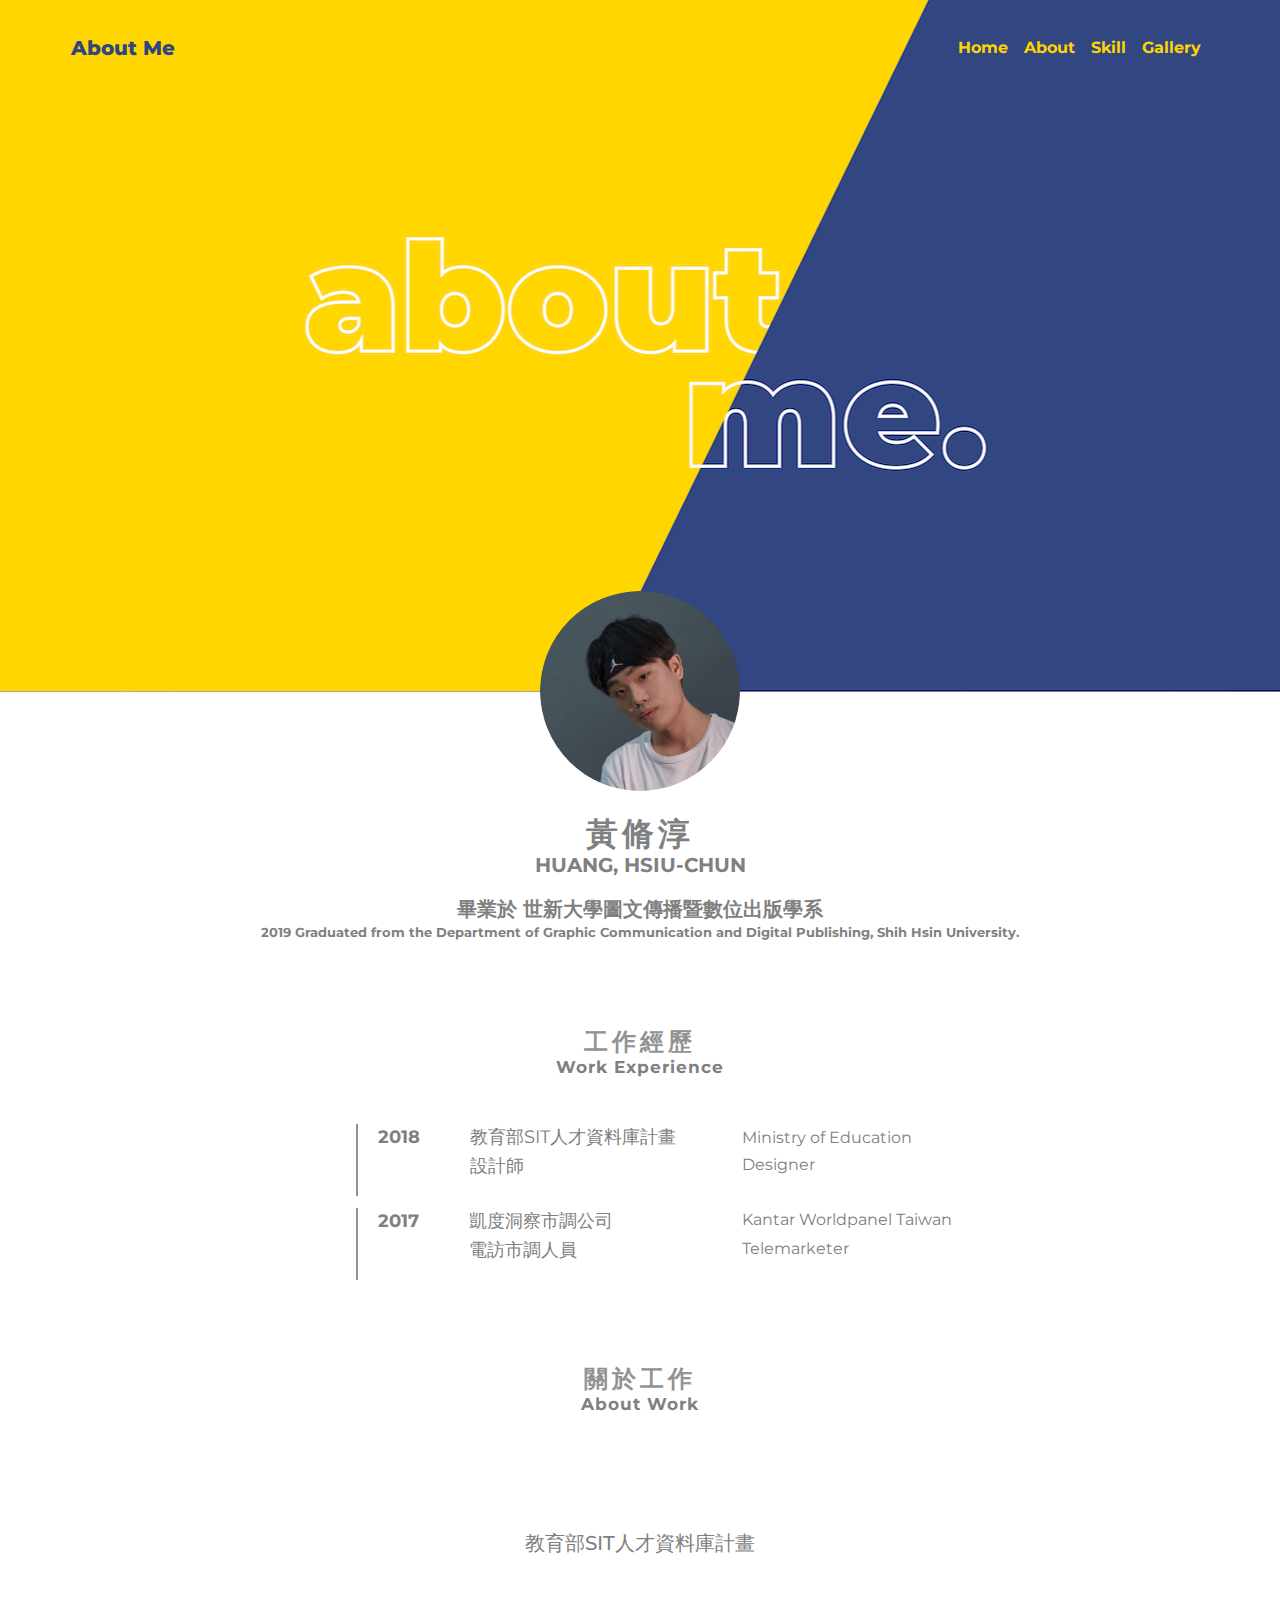
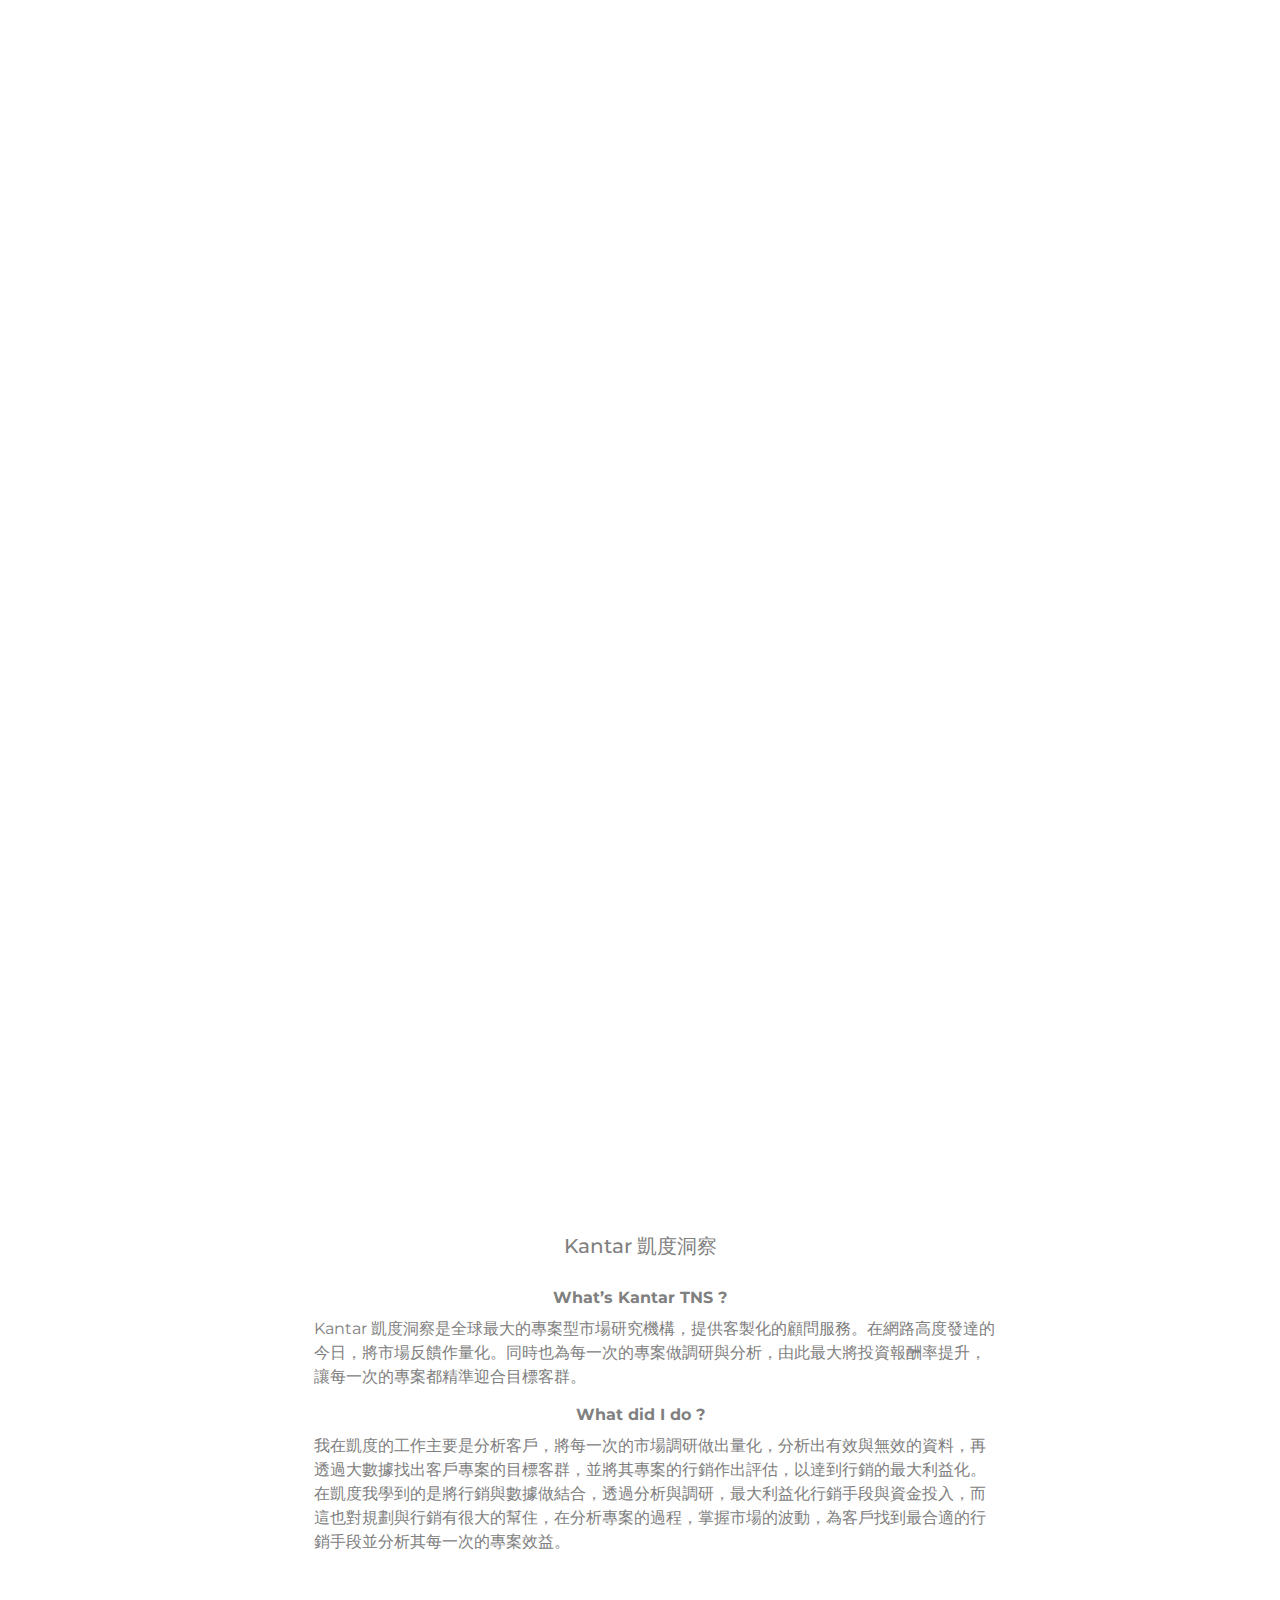
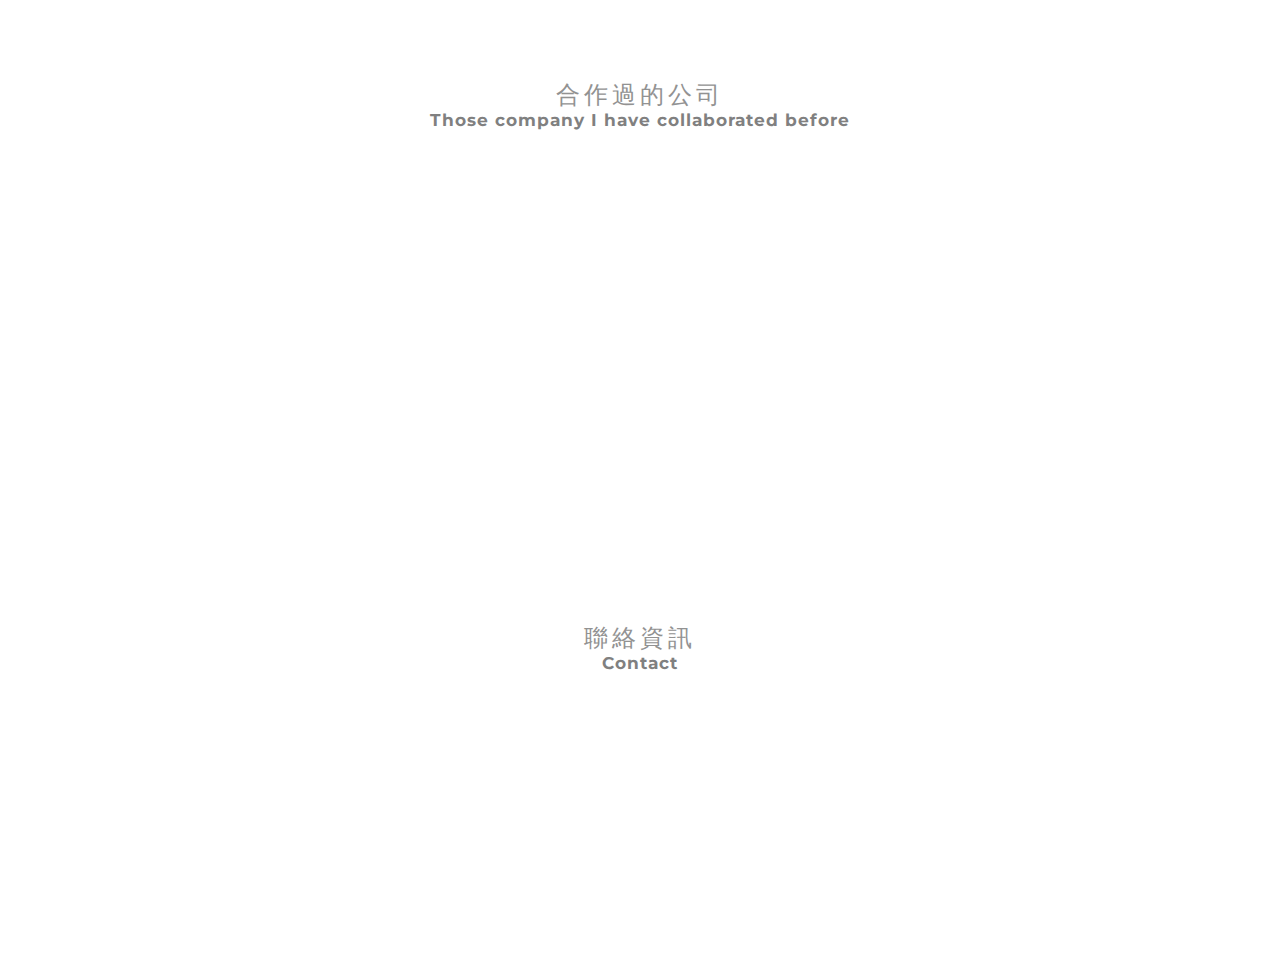
==== about.html @ 91b0bea1 "Summary" ====
<!doctype html><html><head>  <meta charset="utf-8">  <meta name="keywords" content="">  <meta name="description" content="">  <meta name="viewport" content="width=device-width, initial-scale=1.0, viewport-fit=cover">  <link rel="shortcut icon" type="image/png" href="favicon.png">  <link rel="stylesheet" type="text/css" href="./css/bootstrap.min.css?4926"><link rel="stylesheet" type="text/css" href="style.css?7425"><link rel="stylesheet" type="text/css" href="./css/animate.min.css?7405"><link rel="stylesheet" type="text/css" href="./css/font-awesome.min.css"><link href='https://fonts.googleapis.com/css?family=Montserrat&display=swap&subset=latin,latin-ext' rel='stylesheet' type='text/css'>  <title>About</title>  <!-- Analytics --> <!-- Analytics END -->  </head><body><!-- Main container --><div class="page-container">  <!-- bloc-0 --><div class="bloc tc-taupe-gray none animated fadeInUp bg-about-1 d-bloc bg-t-edge bloc-fill-screen" id="bloc-0" data-appear-anim-style="fadeInUp"><div class="container fill-bloc-top-edge sticky-nav"><div class="row"><div class="col-12"><nav class="navbar row navbar-expand-md navbar-light" role="navigation"><a class="navbar-brand link-style ltc-dark-slate-blue" href="index.html">About Me</a><button id="nav-toggle" type="button" class="ui-navbar-toggler navbar-toggler border-0 p-0 mr-md-0 ml-auto" data-toggle="collapse" data-target=".navbar-25781" aria-expanded="false" aria-label="Toggle navigation"><span class="navbar-toggler-icon"></span></button><div class="collapse navbar-collapse navbar-25781"><ul class="site-navigation nav navbar-nav ml-auto"><li class="nav-item"><a href="index.html" class="nav-link ltc-gold-web-golden"><strong>Home</strong></a></li><li class="nav-item"><a href="about.html" class="nav-link ltc-gold-web-golden"><strong>About</strong></a></li><li class="nav-item"><a href="skill.html" class="nav-link ltc-gold-web-golden"><strong>Skill</strong></a></li><li class="nav-item"><a href="gallery.html" class="nav-link ltc-gold-web-golden"><strong>Gallery</strong></a></li></ul></div></nav></div></div></div><div class="container"><div class="row"><div class="col-lg-12 hero-first-col-mb"><img src="img/lazyload-ph.png" data-src="img/圖傳大頭全身%2000732.png" class="img-fluid rounded-circle mx-auto d-block img-style Up animated fadeInUp lazyload" alt="圖傳大頭全身%2000732" data-appear-anim-style="fadeInUp" /><h2 class="mg-md text-lg-center h2-style text-md-center text-center"><strong>黃脩淳<br></strong></h2><h5 class="mg-md text-lg-center h4-style text-md-center text-center"><strong>HUANG, HSIU-CHUN</strong></h5><h5 class="mg-md text-lg-center text-md-center text-center h5-style"><strong>畢業於 世新大學圖文傳播暨數位出版學系</strong></h5><p class="text-lg-center p-9-style text-md-center text-center"><strong>2019 Graduated from the Department of Graphic Communication and Digital Publishing, Shih Hsin University.</strong></p><h4 class="mg-md text-lg-center h4-工作經歷-style tc-taupe-gray text-md-center text-center"><strong>工作經歷</strong></h4><h5 class="mg-md float-none text-center h5-margin-top"><strong>Work Experience</strong></h5><div class="blockquote container-div-style text-lg-left text-left"><div class="row row-margin-bottom"><div class="col-lg-2 col-md-2 col-4"><p class="p-12-bloc-0-style"><strong>2018</strong></p></div><div class="col-md-5 col-9 offset-1 bloc-bloc-0-margin-top col-lg-5 offset-lg-0 offset-md-0"><p class="p-13-style">教育部SIT人才資料庫計畫</p></div><div class="align-self-center offset-1 col-10 bloc-0-margin-top offset-lg-0 col-lg-4 col-md-4 offset-md-1"><p class="p-14-style">Ministry of Education</p></div></div><div class="row row-margin-bottom"><div class="col-lg-2 col-md-1 col-1 bloc-5325-margin-bottom"><p class="p-12-bloc-0-style"><br></p></div><div class="bloc-11025-margin-bottom col-md-2 offset-lg-0 offset-md-1 col-11 offset-1"><p class="p-13-style">設計師</p></div><div class="col-md-1 offset-md-4 offset-lg-3 offset-1 col-7 bloc-0-bloc-0-margin-top"><p class="p-14-style">Designer</p></div></div></div><div class="blockquote container-div-style text-lg-left"><div class="row"><div class="offset-lg-0 col-lg-2 col-md-1"><p class="p-16-style"><strong>2017</strong></p></div><div class="col-lg-5 offset-lg-0 offset-md-1 col-md-4 offset-1 bloc-5706-margin-top"><p class="p-17-style">凱度洞察市調公司</p></div><div class="col-md-6 offset-md-0 offset-lg--1 col-lg-5 col-12 offset--1"><p class="p-18-style">Kantar Worldpanel Taiwan</p></div></div><div class="row row-margin-top"><div class="offset-lg-0 col-lg-2 col-md-1"><p class="p-16-style"><br></p></div><div class="col-lg-5 offset-lg-0 col-md-3 offset-md-1 col-6 offset-1 bloc-15237-margin-top"><p class="p-17-style">電訪市調人員</p></div><div class="col offset-lg-0 offset-md-1"><p class="p-18-style">Telemarketer</p></div></div></div><h4 class="mg-md text-lg-center h4-工作經歷-style tc-taupe-gray text-md-center text-center"><strong>關於工作</strong></h4><h5 class="mg-md float-none text-center h5-margin-top"><strong>About Work</strong></h5><img src="img/lazyload-ph.png" data-src="img/1024px-ROC_Ministry_of_Education_Seal.svg.png" class="img-fluid mx-auto d-block img-11-bloc-0-style lazyload" alt="1024px ROC_Ministry_of_Education_Seal" /><h5 class="mg-md text-lg-center h5-margin-bottom text-md-center text-center">教育部SIT人才資料庫計畫</h5><div class="row animated fadeInRight" data-appear-anim-style="fadeInRight"><div class="col-md-1 col-lg-6"><div class="blocsapp-device blocsapp-device-imac animSpeedFast float-md-right float-lg-none d-lg-block d-md-none d-sm-block d-none"><a href="https://sitdatabase.moe.gov.tw/sitweb/default.aspx" target="_blank"><img src="img/lazyload-ph.png" data-src="img/截圖%202020-04-24%20下午10.29.12.png" class="img-fluid lazyload" alt="截圖%202020 04-24%20下午10.29.12-1" /></a></div></div><div class="animated col-md-10 offset-lg-0 col-lg-6 fadeInRight offset-md-0" data-appear-anim-style="fadeInRight"><h6 class="mg-md"><strong>What&rsquo;s SIT ?</strong></h6><img src="img/lazyload-ph.png" data-src="img/logo-3.jpg" class="img-fluid float-lg-none img-margin-bottom lazyload" alt="logo 3" /><p class="p-12-margin-top"><strong>SIT</strong> 是教育部統整歷年發放獎學金的外籍學生，做未來走向與追蹤人才資料蒐集用所成立的計劃案，在學校的引薦與教育部媒合之下，到此計劃案做接案實習工作。<br></p><h6 class="mg-md h6-bloc-0-margin-top"><strong>What did I do&nbsp;?</strong></h6><img src="img/lazyload-ph.png" data-src="img/logo-2.jpg" class="img-fluid float-lg-none img-margin-left lazyload" alt="logo 2" /><p class="p-13-margin-top">我在這份計畫中擔任設計職，為教育部所舉辦外籍生活動設計中英文邀請函、海報與印刷。掌握一個案子的處理流程與把控時間，學習如何與公部門溝通及應對，以及初次了解政府對於印刷品之用色的特殊規範，到最終在印刷廠看著作品一件件被大量集結成冊，是我第一次完整參與一個案子，讓我對一個計畫的掌控力更強，不論是時間、溝通抑或是作品方面。<br></p><a href="index.html" class="btn btn-style-none btn-d float-lg-none btn-more-style animated pulse none animLoopInfinite animSpeedLazy" data-appear-anim-style="pulse"><span class="fa fa-chevron-circle-right icon-spacer icon-dark-slate-blue"></span>點我看教育部人才資料庫官網</a></div></div><img src="img/lazyload-ph.png" data-src="img/kantar-tns-logo-3731749159.png" class="img-fluid mx-auto d-block img-11-style lazyload" alt="Kantar_GS_Members_Logos_600x400 2" /><h5 class="mg-md text-lg-center text-md-center text-center">Kantar 凱度洞察</h5><h6 class="mg-md text-lg-center h6-margin-top text-md-center text-center"><strong>What&rsquo;s Kantar TNS ?</strong></h6><p class="p-24-style">Kantar 凱度洞察是全球最大的專案型市場研究機構，提供客製化的顧問服務。在網路高度發達的今日，將市場反饋作量化。同時也為每一次的專案做調研與分析，由此最大將投資報酬率提升，讓每一次的專案都精準迎合目標客群。<br></p><h6 class="mg-md text-lg-center text-md-center text-center"><strong>What did I do ?</strong></h6><p class="p-24-style">我在凱度的工作主要是分析客戶，將每一次的市場調研做出量化，分析出有效與無效的資料，再透過大數據找出客戶專案的目標客群，並將其專案的行銷作出評估，以達到行銷的最大利益化。<br>在凱度我學到的是將行銷與數據做結合，透過分析與調研，最大利益化行銷手段與資金投入，而這也對規劃與行銷有很大的幫住，在分析專案的過程，掌握市場的波動，為客戶找到最合適的行銷手段並分析其每一次的專案效益。</p><div class="text-center"><a href="http://www.tns-global.com.tw/index.php" class="btn btn-style-none btn-d btn-more-style animated pulse animLoopInfinite none animSpeedLazy" data-appear-anim-style="pulse" target="_blank"><span class="fa fa-chevron-circle-right icon-spacer icon-dark-slate-blue"></span>點我看 Kantar TNS 官網</a></div><h4 class="mg-md text-lg-center h2-擅長軟體-style tc-taupe-gray text-md-center text-center">合作過的公司</h4><h5 class="mg-md float-none text-center h5-margin-top"><strong>Those company I have collaborated before</strong><br></h5></div><div class="col-lg-10 offset-lg-1 bloc-36045-margin-bottom offset-md-1 col-md-10"><div class="row animated puffIn align-items-start row-15-margin-top" data-appear-anim-style="puffIn"><div class="col-lg-3 col-md-3 offset-md-1 offset-lg-2 col-3 offset-1"><img src="img/lazyload-ph.png" data-src="img/1024px-ROC_Ministry_of_Education_Seal.svg.png" class="img-fluid d-block img-16-style lazyload" alt="1024px ROC_Ministry_of_Education_Seal" /></div><div class="col-lg-2 col-md-3 col-3"><img src="img/lazyload-ph.png" data-src="img/logo-bk.png" class="img-fluid d-block img-logo--style lazyload" alt="logo bk" /></div><div class="col-lg-2 col-md-3 offset-md-0 col-3 offset-1"><img src="img/lazyload-ph.png" data-src="img/大阪.jpg" class="img-fluid d-block img-18-style lazyload" alt="大阪" /></div><div class="bloc-19728-margin-top col-md-5 offset-md-0 offset-lg-1 col-5"><img src="img/lazyload-ph.png" data-src="img/賴媽媽.png" class="img-fluid mx-auto d-block img-19-style lazyload" alt="賴媽媽" /></div><div class="bloc-4731-margin-top col-lg-4 offset-lg-0 offset-md-0 col-md-7 col-7"><img src="img/lazyload-ph.png" data-src="img/logo-2.jpg" class="img-fluid d-block img-margin-top lazyload" alt="logo 2" /></div></div><h4 class="mg-md text-lg-center h2-擅長軟體-style tc-taupe-gray text-md-center text-center">聯絡資訊</h4><h5 class="mg-md float-none text-center h5-margin-top"><strong>Contact</strong></h5><div class="row row-21-margin-bottom"><div class="col-md-3 animated zoomIn col-6" data-appear-anim-style="zoomIn"><img src="img/lazyload-ph.png" data-src="img/unnamed-2.png" class="img-fluid mx-auto d-block img-24-style lazyload" alt="unnamed 2" /><p class="text-lg-center p-29-style text-md-center text-center"><strong>Phone<br>+886 939518830</strong></p></div><div class="col-md-3 animated zoomIn bloc-48160-margin-top col-6" data-appear-anim-style="zoomIn"><img src="img/lazyload-ph.png" data-src="img/unnamed-3.png" class="img-fluid mx-auto d-block img-25-bloc-0-style lazyload" alt="apple iphone-email-logo-clipart" /><p class="text-lg-center p-30-style text-md-center text-center"><strong>Gmail<br>ysesst92013</strong></p></div><div class="col-md-3 animated zoomIn bloc-33475-margin-top col-6" data-appear-anim-style="zoomIn"><img src="img/lazyload-ph.png" data-src="img/line-me.png" class="img-fluid mx-auto d-block img-26-style lazyload" alt="line me" /><p class="text-lg-center p-31-style text-md-center text-center"><strong>LINE<br>ysesst92015</strong></p></div><div class="col-md-3 animated zoomIn col-6" data-appear-anim-style="zoomIn"><img src="img/lazyload-ph.png" data-src="img/23dabe90dfaadb4565540727fdaa054a.png" class="img-fluid mx-auto d-block img-27-style lazyload" alt="23dabe90dfaadb4565540727fdaa054a" /><p class="p-32-margin-top text-lg-center text-md-center text-center"><strong>Facebook<br>黃脩淳</strong></p></div></div></div></div></div></div><!-- bloc-0 END --><!-- ScrollToTop Button --><a class="bloc-button btn btn-d scrollToTop" onclick="scrollToTarget('1',this)"><span class="fa fa-chevron-up"></span></a><!-- ScrollToTop Button END--></div><!-- Main container END -->  <script src="./js/jquery-3.3.1.min.js?9513"></script><script src="./js/bootstrap.bundle.min.js?5564"></script><script src="./js/blocs.min.js?6452"></script><script src="./js/lazysizes.min.js" defer></script><!-- Additional JS END --><!-- Preloader --><div id="page-loading-blocs-notifaction" class="page-preloader"></div><!-- Preloader END --></body></html>
---- style.css ----
body{margin:0;padding:0;  background:#FFFFFF;  overflow-x:hidden;  -webkit-font-smoothing: antialiased;  -moz-osx-font-smoothing: grayscale;}.page-container{overflow-x:hidden;} a,button{transition: background .3s ease-in-out;outline: none!important;} a:hover{text-decoration: none; cursor:pointer;}.page-preloader{position: fixed;top: 0;bottom: 0;width: 100%;z-index:100000;background:#FFFFFF url("img/pageload-spinner.gif") no-repeat center center;}.bloc{width:100%;clear:both;background: 50% 50% no-repeat;padding:0 50px;-webkit-background-size: cover;-moz-background-size: cover;-o-background-size: cover;background-size: cover;position:relative;display:flex;}.bloc .container{padding-left:0;padding-right:0;}.bloc-lg{padding:100px 50px;}.bloc-fill-screen{min-height:100vh;display: flex;flex-direction: column;padding-top:20px;padding-bottom:20px;}.bloc-fill-screen > .container{align-self: flex-middle;flex-grow: 1;display: flex;}.bloc-fill-screen > .container > .row{flex-grow: 1;align-self: center;width:100%;}.bloc-fill-screen .fill-bloc-top-edge, .bloc-fill-screen .fill-bloc-bottom-edge{flex-grow: 0;}.bloc-fill-screen .fill-bloc-top-edge{align-self: flex-start;}.bloc-fill-screen .fill-bloc-bottom-edge{align-self: flex-end;}.bg-center,.bg-l-edge,.bg-r-edge,.bg-t-edge,.bg-b-edge,.bg-tl-edge,.bg-bl-edge,.bg-tr-edge,.bg-br-edge,.bg-repeat{-webkit-background-size: auto!important;-moz-background-size: auto!important;-o-background-size: auto!important;background-size: auto!important;}.bg-t-edge{background: top no-repeat;}.bg-b-edge{background: bottom no-repeat;}.b-parallax{background-attachment:fixed;}@media (hover: none) {.b-parallax{background-attachment:scroll;}}.d-bloc{color:rgba(255,255,255,.7);}.d-bloc button:hover{color:rgba(255,255,255,.9);}.d-bloc .icon-round,.d-bloc .icon-square,.d-bloc .icon-rounded,.d-bloc .icon-semi-rounded-a,.d-bloc .icon-semi-rounded-b{border-color:rgba(255,255,255,.9);}.d-bloc .divider-h span{border-color:rgba(255,255,255,.2);}.d-bloc .a-btn,.d-bloc .navbar a, .d-bloc a .icon-sm, .d-bloc a .icon-md, .d-bloc a .icon-lg, .d-bloc a .icon-xl, .d-bloc h1 a, .d-bloc h2 a, .d-bloc h3 a, .d-bloc h4 a, .d-bloc h5 a, .d-bloc h6 a, .d-bloc p a{color:rgba(255,255,255,.6);}.d-bloc .a-btn:hover,.d-bloc .navbar a:hover,.d-bloc a:hover .icon-sm, .d-bloc a:hover .icon-md, .d-bloc a:hover .icon-lg, .d-bloc a:hover .icon-xl, .d-bloc h1 a:hover, .d-bloc h2 a:hover, .d-bloc h3 a:hover, .d-bloc h4 a:hover, .d-bloc h5 a:hover, .d-bloc h6 a:hover, .d-bloc p a:hover{color:rgba(255,255,255,1);}.d-bloc .navbar-toggle .icon-bar{background:rgba(255,255,255,1);}.d-bloc .btn-wire,.d-bloc .btn-wire:hover{color:rgba(255,255,255,1);border-color:rgba(255,255,255,1);}.d-bloc .card{color:rgba(0,0,0,.5);}.d-bloc .card button:hover{color:rgba(0,0,0,.7);}.d-bloc .card icon{border-color:rgba(0,0,0,.7);}.d-bloc .card .divider-h span{border-color:rgba(0,0,0,.1);}.d-bloc .card .a-btn{color:rgba(0,0,0,.6);}.d-bloc .card .a-btn:hover{color:rgba(0,0,0,1);}.d-bloc .card .btn-wire, .d-bloc .card .btn-wire:hover{color:rgba(0,0,0,.7);border-color:rgba(0,0,0,.3);}.d-bloc .card,.l-bloc{color:rgba(0,0,0,.5);}.d-bloc .card button:hover,.l-bloc button:hover{color:rgba(0,0,0,.7);}.l-bloc .icon-round,.l-bloc .icon-square,.l-bloc .icon-rounded,.l-bloc .icon-semi-rounded-a,.l-bloc .icon-semi-rounded-b{border-color:rgba(0,0,0,.7);}.d-bloc .card .divider-h span,.l-bloc .divider-h span{border-color:rgba(0,0,0,.1);}.d-bloc .card .a-btn,.l-bloc .a-btn,.l-bloc .navbar a,.l-bloc a .icon-sm, .l-bloc a .icon-md, .l-bloc a .icon-lg, .l-bloc a .icon-xl, .l-bloc h1 a, .l-bloc h2 a, .l-bloc h3 a, .l-bloc h4 a, .l-bloc h5 a, .l-bloc h6 a, .l-bloc p a{color:rgba(0,0,0,.6);}.d-bloc .card .a-btn:hover,.l-bloc .a-btn:hover,.l-bloc .navbar a:hover, .l-bloc a:hover .icon-sm, .l-bloc a:hover .icon-md, .l-bloc a:hover .icon-lg, .l-bloc a:hover .icon-xl, .l-bloc h1 a:hover, .l-bloc h2 a:hover, .l-bloc h3 a:hover, .l-bloc h4 a:hover, .l-bloc h5 a:hover, .l-bloc h6 a:hover, .l-bloc p a:hover{color:rgba(0,0,0,1);}.l-bloc .navbar-toggle .icon-bar{color:rgba(0,0,0,.6);}.d-bloc .card .btn-wire,.d-bloc .card .btn-wire:hover,.l-bloc .btn-wire,.l-bloc .btn-wire:hover{color:rgba(0,0,0,.7);border-color:rgba(0,0,0,.3);}.hero .hero-nav{padding-left:inherit;padding-right:inherit;}.sticky-nav.sticky{position:fixed;top:0;z-index:1000;box-shadow:0 1px 2px rgba(0,0,0,.3); transition: all .2s ease-out;}.fill-bloc-top-edge.sticky{background-color:rgba(0, 0, 0, 0);width:100%;max-width: 100%;margin-top: 0;left:0;right:0;}.fill-bloc-top-edge.sticky .navbar{max-width: 1170px;margin: 0 auto;}.navbar-light .navbar-nav .nav-link {color: rgb(64, 64, 64);}.btco-menu li > a {padding: 10px 15px;color: #000;}.btco-menu .active a:focus,.btco-menu li a:focus ,.navbar > .show > a:focus{background: transparent;outline: 0;}.dropdown-menu .show > .dropdown-toggle::after{transform: rotate(-90deg);}.mg-md{margin-top:10px;margin-bottom:20px;}.btn-d,.btn-d:hover,.btn-d:focus{color:#FFF;background:rgba(0,0,0,.3);}button{outline: none!important;}.btn-style-none,.btn-style-none:hover,.btn-style-none:active,.btn-style-none:focus{background:none;box-shadow: none;padding:0;}.btn-wire{background:transparent!important;border:2px solid transparent;}.btn-wire:hover{background:transparent!important;border:2px solid transparent;}.icon-spacer{margin-right:5px;}.icon-md{font-size:30px!important;}.blockquote{padding:0 20px;border-left:2px solid;}.blockquote.text-right{border-left:0;border-right:2px solid;}.card-sq, .card-sq .card-header, .card-sq .card-footer{border-radius:0;}.card-rd{border-radius:30px;}.card-rd .card-header{border-radius:29px 29px 0 0;}.card-rd .card-footer{border-radius:0 0 29px 29px;}.divider-h{padding:20px 0;width:100%;display:inline-block;}.divider-h span{display: block;border-top:1px solid transparent;}.divider-half{width: 50%;margin: 0 auto;}.dropdown-menu .divider-h,.dropdown-menu .divider-half{padding:0;}.scrollToTop{width:40px;height:40px;position:fixed;bottom:20px;right:20px;opacity: 0;z-index: 500;transition: all .3s ease-in-out;}.scrollToTop span{margin-top: 6px;}.showScrollTop{font-size: 14px;opacity: 1;}.blocsapp-device-imac{background-repeat:no-repeat;background-size:contain;background-position:center;display: block;width:100%;height:auto;padding: 4% 8.5% 23.7%;background-image:url("img/Apple-iMac.png");}.blocsapp-device-imac img{width:100%;height:auto;margin: 0 auto;}.blocsapp-device-imac .embed-responsive{padding-bottom: 56.25%;}.blocsapp-device-mb{background-repeat:no-repeat;background-size:contain;background-position:center;display: block;width:100%;height:auto;padding: 3.6% 15% 7.5%;}.blocsapp-device-mb img{width:100%;height:auto;margin: 0 auto;}.blocsapp-device-mb .embed-responsive{padding-bottom: 65%;width: 103.1%;left: -1.5%;}.mb-space-grey{background-image:url("img/Apple-Macbook-Space-Grey.png");}h1,h2,h3,h4,h5,h6,p,label,.btn,a{font-family:"Montserrat";color:#808080!important;}.container{max-width:1140px;}.feature-col-mt{margin-top:29px;}.hero-first-col-mb{margin-bottom:30px;}.link-style{font-family:"Montserrat";font-weight:800;}.img-style{width:200px;height:200px;margin-bottom:24px;margin-top:515px;}.h2-style{letter-spacing:4px;font-size:32px;}.h1-margin-top{margin-top:44px;}.img-bloc-0-style{width:81px;border-radius:0px 0px 0px 0px;}.h2-擅長軟體-style{letter-spacing:4px;margin-top:85px;font-size:24px;}.carousel-margin-right{margin:-26px -1px 24px 1px;}.list-margin-top{margin-top:83px;margin-bottom:-18px;}.img-6-style{margin-right:1px;width:80px;height:78px;border-radius:0px 0px 0px 0px;}.img-margin-right{margin-right:68px;width:80px;height:78px;}.p-style{margin-top:12px;font-family:Montserrat;}.p-bloc-0-style{margin-top:13px;font-family:Montserrat;}.img-8-style{width:80px;height:78px;}.p-margin-top{margin-top:13px;font-family:Montserrat;}.img-9-style{width:80px;height:78px;}.p-bloc-0-margin-top{margin-top:12px;font-family:Montserrat;font-weight:normal;}.h4-style{font-family:"Montserrat";margin-top:-20px;background-color:transparent;}.h5-margin-top{margin-top:-20px;font-size:17px;letter-spacing:1px;margin-bottom:47px;}.p-2-style{width:86.34%;margin-left:1px;margin-bottom:16px;margin-top:-11px;}.p-4-style{width:62.84%;margin-left:34px;margin-top:-11px;}.p-6-style{width:75.96%;margin-left:34px;margin-bottom:31px;margin-top:-11px;}.p-8-style{width:74.86%;margin-left:43px;margin-top:0px;}.list-style{width:36.46%;}.container-div-style{width:61.11%;margin-left:286px;margin-top:26px;margin-bottom:10px;}.container-div-margin-top{margin-top:26px;}.h3-margin-bottom{margin-top:37px;margin-left:222px;width:55.25%;}.p-margin-left{margin-left:223px;width:57.27%;}.btn-style{font-weight:bold;background-color:#7F807E;font-family:"Montserrat";text-decoration:none;margin-top:4px;border-radius:17.5px 17.5px 17.5px 17.5px;}.p-5-margin-top{margin-top:10px;}.device-margin-top{margin-top:-34px;margin-bottom:20px;}.container-div-bloc-0-margin-top{margin-top:63px;margin-bottom:10px;}.device-bloc-0-margin-top{margin-top:135px;}.icon-margin-top{margin-top:39px;margin-bottom:0px;}.h3-style{width:7.98%;border-style:none;margin-top:38px;text-transform:lowercase;font-family:"Montserrat";color:#3365BD!important;border-radius:100px 100px 100px 100px;border-width:11px 11px 11px 11px;}.icon-bloc-0-margin-top{margin-top:-3px;margin-bottom:-15px;}.btn-more-style{font-weight:bold;color:#3365BD!important;}.container-div-margin-left{margin-left:434px;width:17.68%;}.p-1-bloc-0-style{font-size:13px;margin-top:-18px;}.row-margin-left{margin-left:4px;width:98.48%;}.img-finalcutx--style{width:85px;height:86px;border-radius:0px 0px 0px 0px;}.p-7-margin-top{margin-top:4px;}.p-9-style{font-size:13px;margin-top:-18px;}.h4-工作經歷-style{letter-spacing:4px;margin-top:85px;}.p-10-margin-top{margin-top:-21px;width:41.82%;margin-left:288px;}.p-12-style{width:100%;font-size:18px;}.img-11-style{width:180px;margin-top:119px;}.img-11-bloc-0-style{width:60px;}.device-margin-right{width:500px;margin-right:-2px;}.img-12-style{width:100px;margin-top:-17px;margin-bottom:-6px;}.h5-margin-bottom{margin-bottom:39px;}.img-margin-left{margin-left:-5px;margin-top:-24px;width:312px;}.p-13-margin-top{margin-top:4px;}.img-margin-bottom{width:302px;margin-top:-12px;}.p-12-margin-top{margin-top:10px;}.p-10-style{font-size:16px;width:100%;margin-top:3px;}.p-11-style{font-size:16px;}.p-12-bloc-0-style{width:94.55%;font-size:18px;}.p-13-style{font-size:18px;margin-left:-22px;}.p-0-style{font-size:16px;}.p-14-style{font-size:16px;margin-left:-35px;}.row-margin-bottom{margin-bottom:-14px;}.p-16-style{font-size:18px;}.p-17-style{font-size:18px;margin-left:-23px;width:76.04%;}.p-18-style{font-size:16px;width:100%;margin-left:-35px;}.row-margin-top{margin-top:-14px;}.p-24-style{width:60%;margin-left:244px;margin-top:-10px;}.h6-margin-top{margin-top:30px;}.img-16-style{width:81px;margin-right:27px;margin-left:75px;}.img-logo--margin-right{width:61px;margin-left:19px;}.img-20-style{width:60px;margin-left:109px;}.img-18-style{width:83px;margin-top:0px;margin-left:48px;}.img-unnamed-style{width:50px;height:50px;margin-top:-1px;}.img-logo-style{width:330px;margin-top:22px;}.img-19-style{width:213px;margin-top:0px;margin-left:-6px;margin-bottom:10px;}.img-logo--style{width:84px;margin-left:17px;}.bloc-19728-margin-top{margin-top:25px;}.img-margin-top{margin-top:37px;margin-left:0px;}.img-unnamed-margin-top{margin-top:9px;width:171px;margin-left:0px;}.img-bloc-0-margin-top{margin-top:23px;margin-left:-55px;}.bloc-4731-margin-top{margin-top:-8px;}.bloc-46405-margin-top{margin-top:19px;}.img-23-style{width:50px;height:50px;margin-left:22px;}.img-line--style{width:60px;height:60px;margin-top:-7px;}.img-25-style{width:65px;height:65px;margin-top:-12px;margin-left:43px;border-radius:0px 0px 0px 0px;}.bloc-48652-margin-top{margin-top:1px;}.row-bloc-0-margin-top{margin-top:11px;margin-bottom:91px;}.row-bloc-0-margin-left{margin-left:-13px;}.p-27-style{font-size:13px;width:100%;margin-left:-18px;}.p-28-style{font-size:13px;}.p-29-style{font-size:16px;letter-spacing:0px;margin-left:-4px;}.p-26-style{font-size:13px;width:100%;margin-left:41px;}.bloc-36045-margin-bottom{margin-bottom:-73px;}.h4-聯絡資訊-style{letter-spacing:4px;}.h5-contact-margin-top{margin-top:-16px;}.img-9-unnamed-style{width:80px;}.img-10-style{width:90px;height:90px;margin-top:-8px;}.img-11-line--style{width:95px;margin-top:-11px;margin-bottom:-6px;}.divider-margin-top{margin-top:-22px;}.divider-bloc-0-margin-top{margin-top:-22px;}.divider-padding{margin-top:-22px;}.divider-0-margin-top{margin-top:-22px;}.img-24-style{width:80px;height:80px;}.img-25-bloc-0-style{height:90px;width:90px;}.img-26-style{width:90px;height:90px;margin-top:-10px;}.img-27-style{width:95px;height:95px;margin-top:-16px;}.p-32-margin-top{margin-top:1px;}.row-21-margin-bottom{margin-bottom:166px;}.bloc-48160-margin-top{margin-top:-11px;}.tc-taupe-gray{color:#929292!important;}.wire-btn-taupe-gray{color:#929292!important;border-color:#929292!important;}.ltc-dark-slate-blue{color:#314580!important;}.ltc-dark-slate-blue:hover{color:#273766!important;}.ltc-gold-web-golden{color:#FDD500!important;}.ltc-gold-web-golden:hover{color:#caaa00!important;}.icon-taupe-gray{color:#929292!important;border-color:#929292!important;}.icon-dark-slate-blue{color:#314580!important;border-color:#314580!important;}.bg-海報-22{background-image:url("img/海報-22.png");}.bg-about-1{background-image:url("img/about_1.png");}@media (max-width: 1024px){  .bloc{ padding-left: 20px;   padding-right: 20px;  }  .bloc.full-width-bloc, .bloc-tile-2.full-width-bloc .container, .bloc-tile-3.full-width-bloc .container, .bloc-tile-4.full-width-bloc .container{ padding-left: 0;   padding-right: 0;  }}@media (max-width: 991px){  .container{width:100%;}  .page-container, #hero-bloc{overflow-x: hidden;position: relative;}   .bloc{padding-left: constant(safe-area-inset-left);padding-right: constant(safe-area-inset-right);}   .bloc-group, .bloc-group .bloc{display:block;width:100%;}}@media (max-width: 767px){  .page-container{ overflow-x: hidden; position:relative;  }  .bloc-tile-2 .container, .bloc-tile-3 .container, .bloc-tile-4 .container{ padding-left:0;padding-right:0;  }  .a-block{ padding:0 10px;  }  .btn-dwn{   display:none;   }  .voffset{ margin-top:5px;  }  .voffset-md{ margin-top:20px;  }  .voffset-lg{ margin-top:30px;  }  form{ padding:5px;  }  .close-lightbox{ display:inline-block;  }  .blocsapp-device-iphone5{ background-size: 216px 425px; padding-top:60px; width:216px; height:425px;  }  .blocsapp-device-iphone5 img{ width: 180px; height: 320px;  }}@media (max-width: 991px){.bloc-margin-bottom{margin-bottom:32px;}.bloc-0-bloc-0-margin-bottom{margin-bottom:23px;}.bloc-47860-margin-bottom{margin-bottom:28px;}.container-div-bloc-0-margin-top{width:100%;}.row-margin-left{width:77.72%;margin-left:56px;}.p-bloc-0-margin-top{font-size:15px;margin-top:15px;}.p-9-style{font-size:12px;}.container-div-style{margin-left:84px;width:75.49%;}.img-margin-bottom{width:206px;}.img-margin-left{width:236px;}.p-17-style{width:100%;font-size:16px;}.p-18-style{margin-left:52px;width:100%;}.p-13-style{font-size:16px;}.p-27-style{width:100%;margin-left:10px;}.p-28-style{margin-left:15px;}.p-29-style{margin-left:-1px;width:100%;font-size:12px;letter-spacing:0px;margin-top:5px;}.p-26-style{margin-left:-6px;}.img-23-style{margin-left:31px;}.img-25-style{margin-left:-4px;}.img-16-style{margin-left:-1px;}.img-margin-top{margin-left:-4px;margin-top:25px;}.bloc-4731-margin-top{margin-top:5px;}.p-24-style{margin-left:143px;}.img-12-style{width:65px;margin-top:-8px;}.img-9-unnamed-style{width:50px;margin-top:-1px;}.img-10-style{height:60px;width:60px;}.img-11-line--style{width:60px;margin-top:-8px;margin-bottom:-5px;}.p-9-bloc-0-style{font-size:12px;}.p-10-style{font-size:12px;}.p-11-style{font-size:12px;}.p-8-style{font-size:12px;margin-top:1px;margin-left:25px;}.img-24-style{width:50px;height:50px;}.img-25-bloc-0-style{width:65px;height:65px;margin-top:-6px;}.img-26-style{width:60px;height:60px;margin-top:-6px;}.img-27-style{height:70px;margin-top:-11px;width:70px;}.p-30-style{font-size:12px;margin-top:-4px;margin-left:0px;width:100%;}.p-31-style{font-size:12px;}.p-32-margin-top{font-size:12px;margin-top:-6px;}.row-21-margin-bottom{width:100%;margin-left:0px;}.bloc-16335-margin-bottom{margin-top:1px;}}@media (max-width: 767px){.p-5-margin-top{font-size:15px;width:100%;margin-top:12px;}.p-7-margin-top{font-size:15px;margin-top:5px;}}@media (max-width: 575px){.p-1-style{width:100%;font-size:12px;}.h2-style{font-size:25px;}.h2-擅長軟體-style{font-size:20px;margin-top:71px;}.h5-margin-top{font-size:16px;margin-bottom:82px;}.p-bloc-0-style{font-size:13px;}.p-style{font-size:13px;width:100%;}.p-margin-top{font-size:13px;}.p-bloc-0-margin-top{font-size:13px;}.img-6-style{width:50px;height:48px;}.img-margin-right{width:50px;height:48px;}.img-8-style{width:50px;height:48px;}.img-9-style{width:50px;height:48px;}.p-5-margin-top{font-size:13px;margin-top:12px;}.img-bloc-0-style{width:50px;height:49px;margin-top:11px;}.bloc-margin-top{margin-top:-12px;}.bloc-bloc-0-margin-bottom{margin-bottom:28px;}.bloc-0-margin-bottom{margin-bottom:-42px;}.p-1-bloc-0-style{font-size:10px;margin-top:-16px;}.device-margin-top{margin-bottom:34px;}.row-margin-left{margin-left:0px;width:100%;}.img-finalcutx--style{width:50px;height:52px;}.p-7-margin-top{font-size:13px;width:100%;}.h5-style{font-size:14px;}.p-9-style{font-size:12px;}.container-div-style{margin-left:22px;width:100%;height:124px;}.p-12-style{width:100%;font-size:15px;}.bloc-bloc-0-margin-top{margin-top:-13px;}.p-14-style{margin-left:-23px;width:100%;}.bloc-0-margin-top{margin-top:-16px;}.bloc-0-bloc-0-margin-top{margin-top:-20px;}.p-13-style{margin-left:-24px;}.row-margin-bottom{margin-top:-58px;}.bloc-5706-margin-top{margin-top:-14px;}.p-18-style{margin-left:-2px;margin-top:-18px;}.bloc-15237-margin-top{margin-top:-41px;}.footer-link{text-align:center;}.h6-bloc-0-margin-top{margin-top:37px;}.img-margin-bottom{width:152px;}.img-margin-left{width:188px;margin-left:1px;}.p-24-style{margin-left:20px;width:89.26%;}.row-15-margin-top{margin-top:-63px;}.img-margin-top{margin-top:20px;}.img-18-style{margin-left:5px;}.p-12-margin-top{width:97.78%;}.bloc-16335-margin-bottom{margin-bottom:-10px;}.p-8-style{margin-left:0px;width:100%;}.row-bloc-0-margin-bottom{margin-bottom:-10px;}.divider-margin-top{margin-bottom:2px;}.bloc-44485-margin-bottom{margin-bottom:-10px;}.bloc-9742-margin-bottom{margin-bottom:-10px;}.img-24-style{width:40px;height:40px;}.img-25-bloc-0-style{width:50px;height:50px;}.bloc-48160-margin-top{margin-top:0px;}.img-26-style{width:45px;height:45px;margin-top:0px;}.img-27-style{width:50px;height:50px;margin-top:-2px;}.row-21-margin-bottom{width:97.41%;margin-left:5px;}}
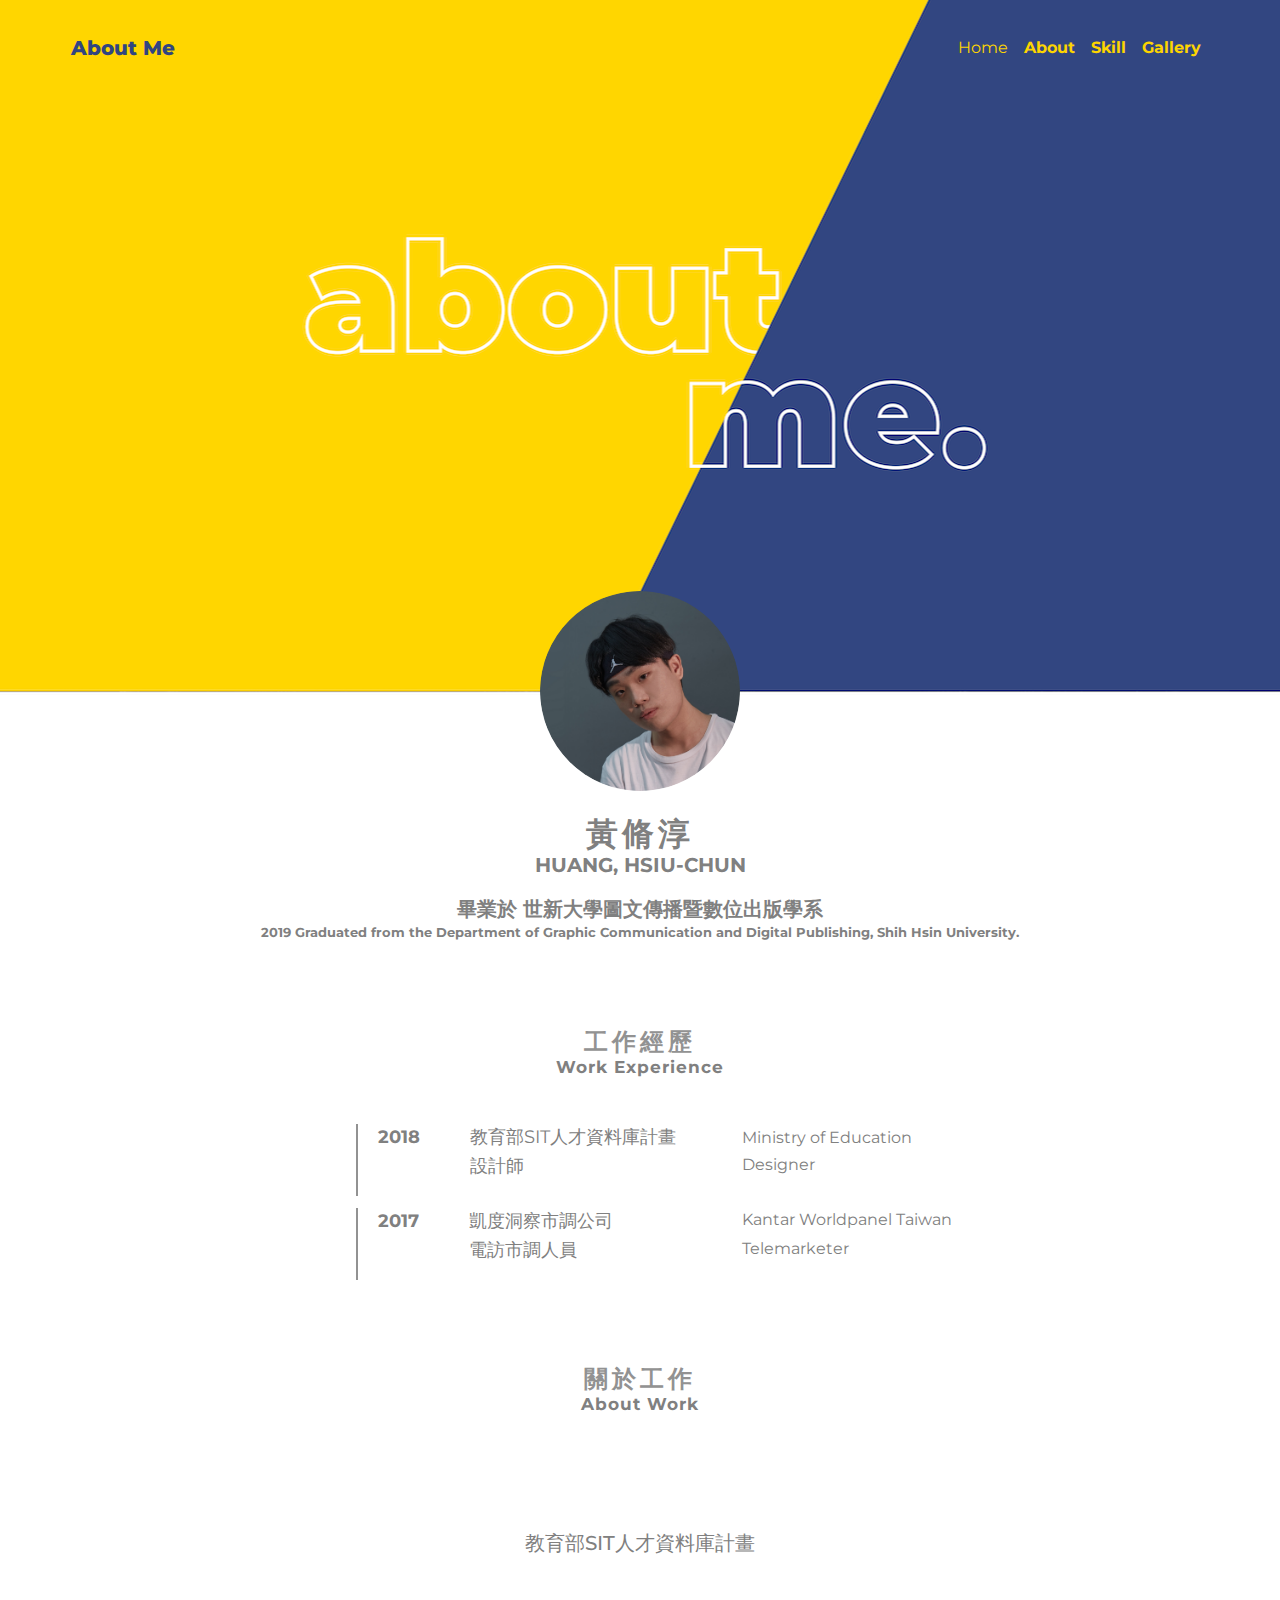
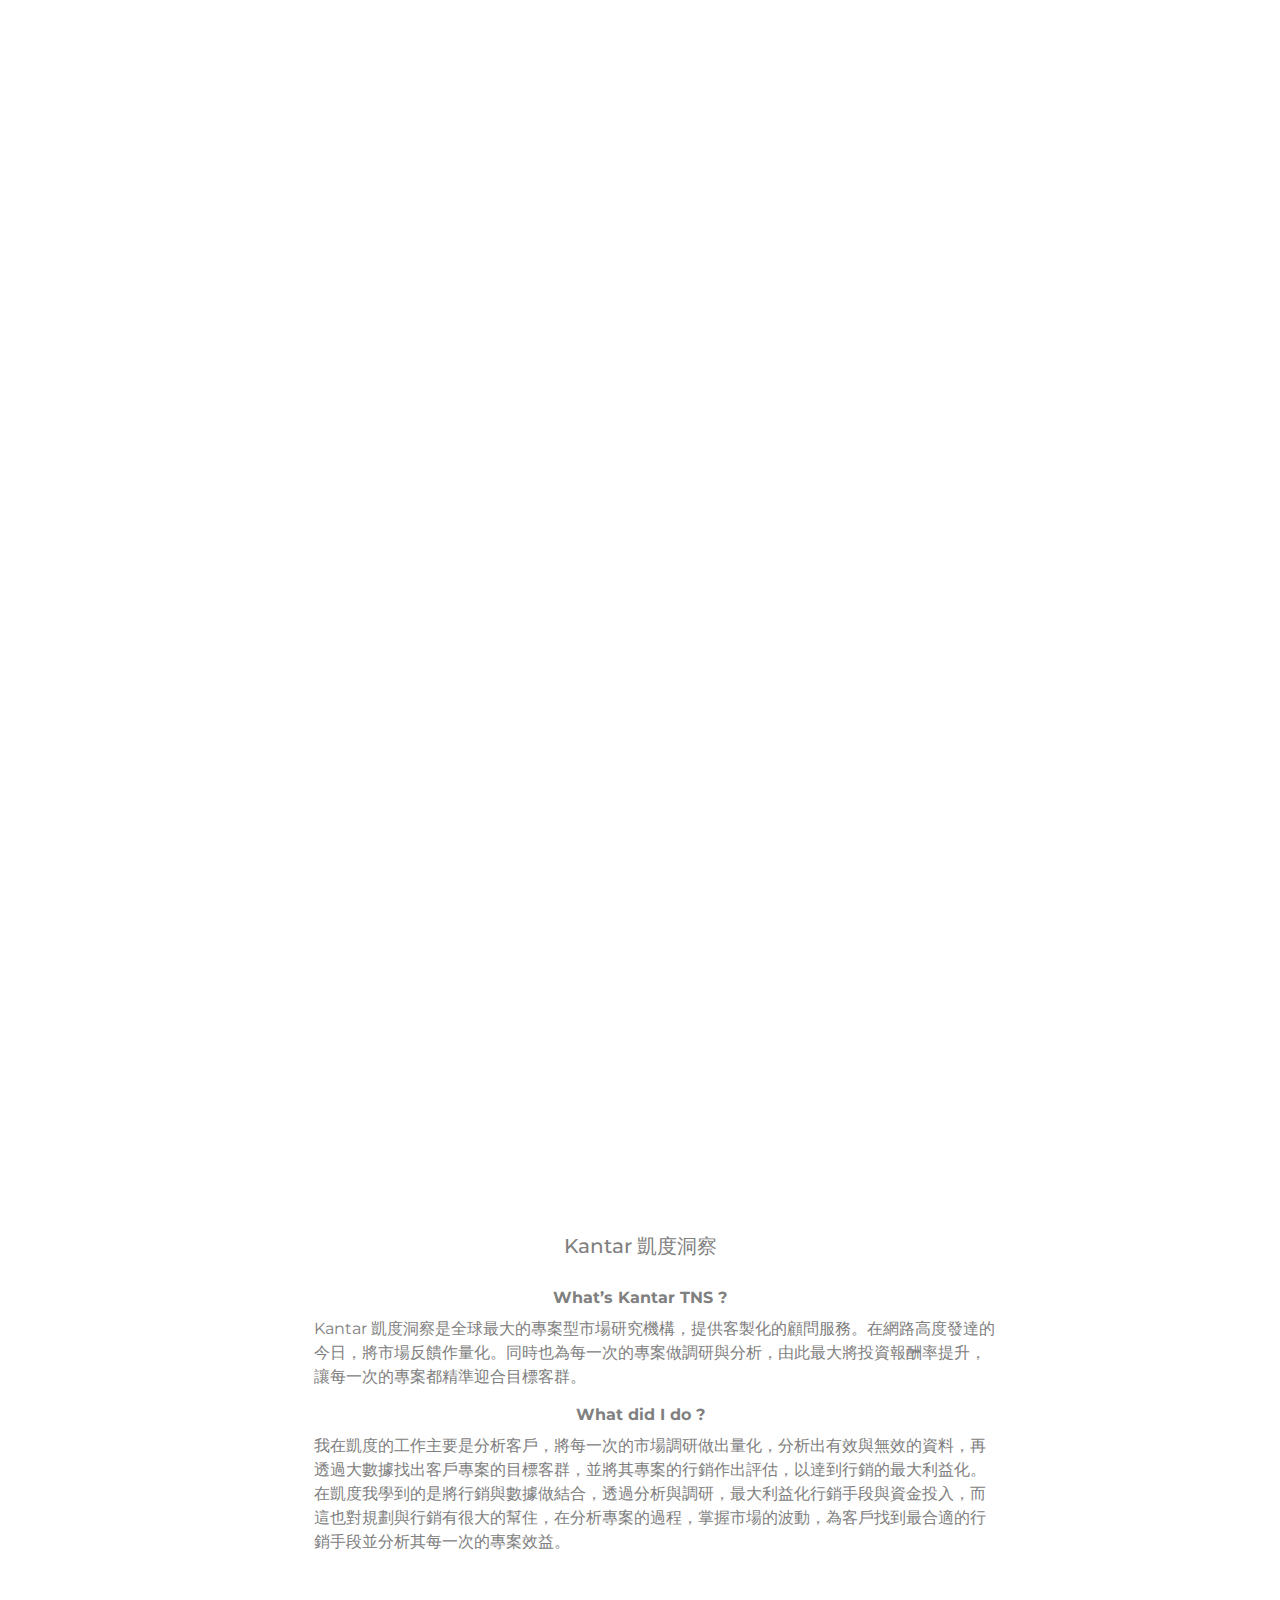
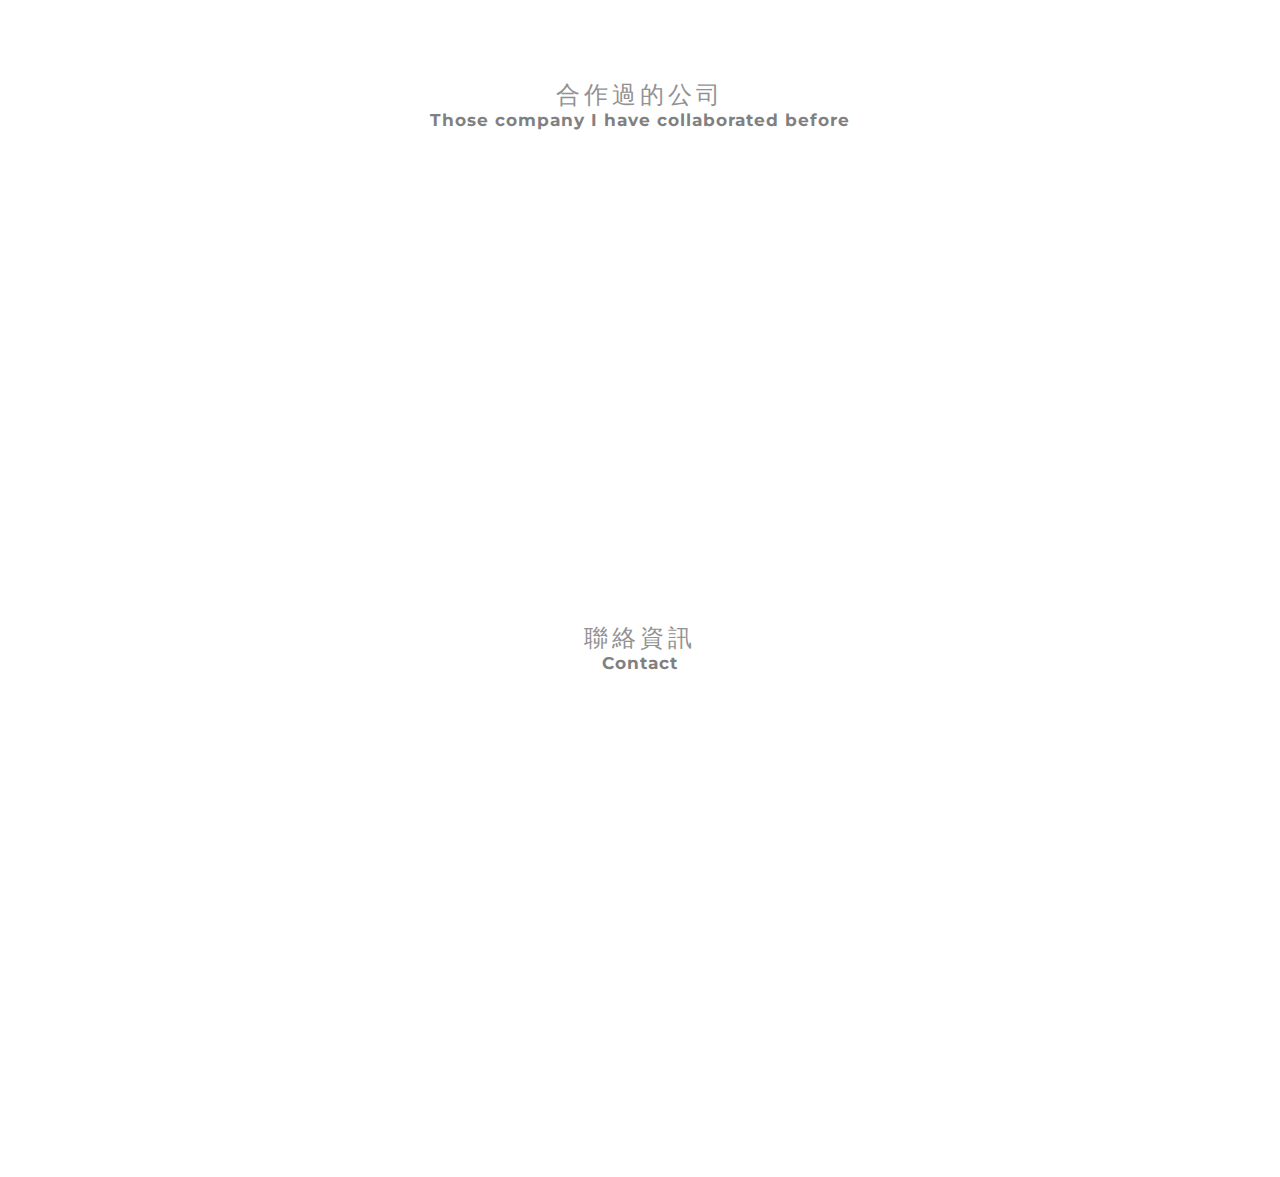
==== commit 8454bdf6: "Summary" ====
--- a/about.html
+++ b/about.html
@@ -1 +1 @@
-<!doctype html><html><head>  <meta charset="utf-8">  <meta name="keywords" content="">  <meta name="description" content="">  <meta name="viewport" content="width=device-width, initial-scale=1.0, viewport-fit=cover">  <link rel="shortcut icon" type="image/png" href="favicon.png">  <link rel="stylesheet" type="text/css" href="./css/bootstrap.min.css?4926"><link rel="stylesheet" type="text/css" href="style.css?7425"><link rel="stylesheet" type="text/css" href="./css/animate.min.css?7405"><link rel="stylesheet" type="text/css" href="./css/font-awesome.min.css"><link href='https://fonts.googleapis.com/css?family=Montserrat&display=swap&subset=latin,latin-ext' rel='stylesheet' type='text/css'>  <title>About</title>  <!-- Analytics --> <!-- Analytics END -->  </head><body><!-- Main container --><div class="page-container">  <!-- bloc-0 --><div class="bloc tc-taupe-gray none animated fadeInUp bg-about-1 d-bloc bg-t-edge bloc-fill-screen" id="bloc-0" data-appear-anim-style="fadeInUp"><div class="container fill-bloc-top-edge sticky-nav"><div class="row"><div class="col-12"><nav class="navbar row navbar-expand-md navbar-light" role="navigation"><a class="navbar-brand link-style ltc-dark-slate-blue" href="index.html">About Me</a><button id="nav-toggle" type="button" class="ui-navbar-toggler navbar-toggler border-0 p-0 mr-md-0 ml-auto" data-toggle="collapse" data-target=".navbar-25781" aria-expanded="false" aria-label="Toggle navigation"><span class="navbar-toggler-icon"></span></button><div class="collapse navbar-collapse navbar-25781"><ul class="site-navigation nav navbar-nav ml-auto"><li class="nav-item"><a href="index.html" class="nav-link ltc-gold-web-golden"><strong>Home</strong></a></li><li class="nav-item"><a href="about.html" class="nav-link ltc-gold-web-golden"><strong>About</strong></a></li><li class="nav-item"><a href="skill.html" class="nav-link ltc-gold-web-golden"><strong>Skill</strong></a></li><li class="nav-item"><a href="gallery.html" class="nav-link ltc-gold-web-golden"><strong>Gallery</strong></a></li></ul></div></nav></div></div></div><div class="container"><div class="row"><div class="col-lg-12 hero-first-col-mb"><img src="img/lazyload-ph.png" data-src="img/圖傳大頭全身%2000732.png" class="img-fluid rounded-circle mx-auto d-block img-style Up animated fadeInUp lazyload" alt="圖傳大頭全身%2000732" data-appear-anim-style="fadeInUp" /><h2 class="mg-md text-lg-center h2-style text-md-center text-center"><strong>黃脩淳<br></strong></h2><h5 class="mg-md text-lg-center h4-style text-md-center text-center"><strong>HUANG, HSIU-CHUN</strong></h5><h5 class="mg-md text-lg-center text-md-center text-center h5-style"><strong>畢業於 世新大學圖文傳播暨數位出版學系</strong></h5><p class="text-lg-center p-9-style text-md-center text-center"><strong>2019 Graduated from the Department of Graphic Communication and Digital Publishing, Shih Hsin University.</strong></p><h4 class="mg-md text-lg-center h4-工作經歷-style tc-taupe-gray text-md-center text-center"><strong>工作經歷</strong></h4><h5 class="mg-md float-none text-center h5-margin-top"><strong>Work Experience</strong></h5><div class="blockquote container-div-style text-lg-left text-left"><div class="row row-margin-bottom"><div class="col-lg-2 col-md-2 col-4"><p class="p-12-bloc-0-style"><strong>2018</strong></p></div><div class="col-md-5 col-9 offset-1 bloc-bloc-0-margin-top col-lg-5 offset-lg-0 offset-md-0"><p class="p-13-style">教育部SIT人才資料庫計畫</p></div><div class="align-self-center offset-1 col-10 bloc-0-margin-top offset-lg-0 col-lg-4 col-md-4 offset-md-1"><p class="p-14-style">Ministry of Education</p></div></div><div class="row row-margin-bottom"><div class="col-lg-2 col-md-1 col-1 bloc-5325-margin-bottom"><p class="p-12-bloc-0-style"><br></p></div><div class="bloc-11025-margin-bottom col-md-2 offset-lg-0 offset-md-1 col-11 offset-1"><p class="p-13-style">設計師</p></div><div class="col-md-1 offset-md-4 offset-lg-3 offset-1 col-7 bloc-0-bloc-0-margin-top"><p class="p-14-style">Designer</p></div></div></div><div class="blockquote container-div-style text-lg-left"><div class="row"><div class="offset-lg-0 col-lg-2 col-md-1"><p class="p-16-style"><strong>2017</strong></p></div><div class="col-lg-5 offset-lg-0 offset-md-1 col-md-4 offset-1 bloc-5706-margin-top"><p class="p-17-style">凱度洞察市調公司</p></div><div class="col-md-6 offset-md-0 offset-lg--1 col-lg-5 col-12 offset--1"><p class="p-18-style">Kantar Worldpanel Taiwan</p></div></div><div class="row row-margin-top"><div class="offset-lg-0 col-lg-2 col-md-1"><p class="p-16-style"><br></p></div><div class="col-lg-5 offset-lg-0 col-md-3 offset-md-1 col-6 offset-1 bloc-15237-margin-top"><p class="p-17-style">電訪市調人員</p></div><div class="col offset-lg-0 offset-md-1"><p class="p-18-style">Telemarketer</p></div></div></div><h4 class="mg-md text-lg-center h4-工作經歷-style tc-taupe-gray text-md-center text-center"><strong>關於工作</strong></h4><h5 class="mg-md float-none text-center h5-margin-top"><strong>About Work</strong></h5><img src="img/lazyload-ph.png" data-src="img/1024px-ROC_Ministry_of_Education_Seal.svg.png" class="img-fluid mx-auto d-block img-11-bloc-0-style lazyload" alt="1024px ROC_Ministry_of_Education_Seal" /><h5 class="mg-md text-lg-center h5-margin-bottom text-md-center text-center">教育部SIT人才資料庫計畫</h5><div class="row animated fadeInRight" data-appear-anim-style="fadeInRight"><div class="col-md-1 col-lg-6"><div class="blocsapp-device blocsapp-device-imac animSpeedFast float-md-right float-lg-none d-lg-block d-md-none d-sm-block d-none"><a href="https://sitdatabase.moe.gov.tw/sitweb/default.aspx" target="_blank"><img src="img/lazyload-ph.png" data-src="img/截圖%202020-04-24%20下午10.29.12.png" class="img-fluid lazyload" alt="截圖%202020 04-24%20下午10.29.12-1" /></a></div></div><div class="animated col-md-10 offset-lg-0 col-lg-6 fadeInRight offset-md-0" data-appear-anim-style="fadeInRight"><h6 class="mg-md"><strong>What&rsquo;s SIT ?</strong></h6><img src="img/lazyload-ph.png" data-src="img/logo-3.jpg" class="img-fluid float-lg-none img-margin-bottom lazyload" alt="logo 3" /><p class="p-12-margin-top"><strong>SIT</strong> 是教育部統整歷年發放獎學金的外籍學生，做未來走向與追蹤人才資料蒐集用所成立的計劃案，在學校的引薦與教育部媒合之下，到此計劃案做接案實習工作。<br></p><h6 class="mg-md h6-bloc-0-margin-top"><strong>What did I do&nbsp;?</strong></h6><img src="img/lazyload-ph.png" data-src="img/logo-2.jpg" class="img-fluid float-lg-none img-margin-left lazyload" alt="logo 2" /><p class="p-13-margin-top">我在這份計畫中擔任設計職，為教育部所舉辦外籍生活動設計中英文邀請函、海報與印刷。掌握一個案子的處理流程與把控時間，學習如何與公部門溝通及應對，以及初次了解政府對於印刷品之用色的特殊規範，到最終在印刷廠看著作品一件件被大量集結成冊，是我第一次完整參與一個案子，讓我對一個計畫的掌控力更強，不論是時間、溝通抑或是作品方面。<br></p><a href="index.html" class="btn btn-style-none btn-d float-lg-none btn-more-style animated pulse none animLoopInfinite animSpeedLazy" data-appear-anim-style="pulse"><span class="fa fa-chevron-circle-right icon-spacer icon-dark-slate-blue"></span>點我看教育部人才資料庫官網</a></div></div><img src="img/lazyload-ph.png" data-src="img/kantar-tns-logo-3731749159.png" class="img-fluid mx-auto d-block img-11-style lazyload" alt="Kantar_GS_Members_Logos_600x400 2" /><h5 class="mg-md text-lg-center text-md-center text-center">Kantar 凱度洞察</h5><h6 class="mg-md text-lg-center h6-margin-top text-md-center text-center"><strong>What&rsquo;s Kantar TNS ?</strong></h6><p class="p-24-style">Kantar 凱度洞察是全球最大的專案型市場研究機構，提供客製化的顧問服務。在網路高度發達的今日，將市場反饋作量化。同時也為每一次的專案做調研與分析，由此最大將投資報酬率提升，讓每一次的專案都精準迎合目標客群。<br></p><h6 class="mg-md text-lg-center text-md-center text-center"><strong>What did I do ?</strong></h6><p class="p-24-style">我在凱度的工作主要是分析客戶，將每一次的市場調研做出量化，分析出有效與無效的資料，再透過大數據找出客戶專案的目標客群，並將其專案的行銷作出評估，以達到行銷的最大利益化。<br>在凱度我學到的是將行銷與數據做結合，透過分析與調研，最大利益化行銷手段與資金投入，而這也對規劃與行銷有很大的幫住，在分析專案的過程，掌握市場的波動，為客戶找到最合適的行銷手段並分析其每一次的專案效益。</p><div class="text-center"><a href="http://www.tns-global.com.tw/index.php" class="btn btn-style-none btn-d btn-more-style animated pulse animLoopInfinite none animSpeedLazy" data-appear-anim-style="pulse" target="_blank"><span class="fa fa-chevron-circle-right icon-spacer icon-dark-slate-blue"></span>點我看 Kantar TNS 官網</a></div><h4 class="mg-md text-lg-center h2-擅長軟體-style tc-taupe-gray text-md-center text-center">合作過的公司</h4><h5 class="mg-md float-none text-center h5-margin-top"><strong>Those company I have collaborated before</strong><br></h5></div><div class="col-lg-10 offset-lg-1 bloc-36045-margin-bottom offset-md-1 col-md-10"><div class="row animated puffIn align-items-start row-15-margin-top" data-appear-anim-style="puffIn"><div class="col-lg-3 col-md-3 offset-md-1 offset-lg-2 col-3 offset-1"><img src="img/lazyload-ph.png" data-src="img/1024px-ROC_Ministry_of_Education_Seal.svg.png" class="img-fluid d-block img-16-style lazyload" alt="1024px ROC_Ministry_of_Education_Seal" /></div><div class="col-lg-2 col-md-3 col-3"><img src="img/lazyload-ph.png" data-src="img/logo-bk.png" class="img-fluid d-block img-logo--style lazyload" alt="logo bk" /></div><div class="col-lg-2 col-md-3 offset-md-0 col-3 offset-1"><img src="img/lazyload-ph.png" data-src="img/大阪.jpg" class="img-fluid d-block img-18-style lazyload" alt="大阪" /></div><div class="bloc-19728-margin-top col-md-5 offset-md-0 offset-lg-1 col-5"><img src="img/lazyload-ph.png" data-src="img/賴媽媽.png" class="img-fluid mx-auto d-block img-19-style lazyload" alt="賴媽媽" /></div><div class="bloc-4731-margin-top col-lg-4 offset-lg-0 offset-md-0 col-md-7 col-7"><img src="img/lazyload-ph.png" data-src="img/logo-2.jpg" class="img-fluid d-block img-margin-top lazyload" alt="logo 2" /></div></div><h4 class="mg-md text-lg-center h2-擅長軟體-style tc-taupe-gray text-md-center text-center">聯絡資訊</h4><h5 class="mg-md float-none text-center h5-margin-top"><strong>Contact</strong></h5><div class="row row-21-margin-bottom"><div class="col-md-3 animated zoomIn col-6" data-appear-anim-style="zoomIn"><img src="img/lazyload-ph.png" data-src="img/unnamed-2.png" class="img-fluid mx-auto d-block img-24-style lazyload" alt="unnamed 2" /><p class="text-lg-center p-29-style text-md-center text-center"><strong>Phone<br>+886 939518830</strong></p></div><div class="col-md-3 animated zoomIn bloc-48160-margin-top col-6" data-appear-anim-style="zoomIn"><img src="img/lazyload-ph.png" data-src="img/unnamed-3.png" class="img-fluid mx-auto d-block img-25-bloc-0-style lazyload" alt="apple iphone-email-logo-clipart" /><p class="text-lg-center p-30-style text-md-center text-center"><strong>Gmail<br>ysesst92013</strong></p></div><div class="col-md-3 animated zoomIn bloc-33475-margin-top col-6" data-appear-anim-style="zoomIn"><img src="img/lazyload-ph.png" data-src="img/line-me.png" class="img-fluid mx-auto d-block img-26-style lazyload" alt="line me" /><p class="text-lg-center p-31-style text-md-center text-center"><strong>LINE<br>ysesst92015</strong></p></div><div class="col-md-3 animated zoomIn col-6" data-appear-anim-style="zoomIn"><img src="img/lazyload-ph.png" data-src="img/23dabe90dfaadb4565540727fdaa054a.png" class="img-fluid mx-auto d-block img-27-style lazyload" alt="23dabe90dfaadb4565540727fdaa054a" /><p class="p-32-margin-top text-lg-center text-md-center text-center"><strong>Facebook<br>黃脩淳</strong></p></div></div></div></div></div></div><!-- bloc-0 END --><!-- ScrollToTop Button --><a class="bloc-button btn btn-d scrollToTop" onclick="scrollToTarget('1',this)"><span class="fa fa-chevron-up"></span></a><!-- ScrollToTop Button END--></div><!-- Main container END -->  <script src="./js/jquery-3.3.1.min.js?9513"></script><script src="./js/bootstrap.bundle.min.js?5564"></script><script src="./js/blocs.min.js?6452"></script><script src="./js/lazysizes.min.js" defer></script><!-- Additional JS END --><!-- Preloader --><div id="page-loading-blocs-notifaction" class="page-preloader"></div><!-- Preloader END --></body></html>+<!doctype html><html><head>  <meta charset="utf-8">  <meta name="keywords" content="">  <meta name="description" content="">  <meta name="viewport" content="width=device-width, initial-scale=1.0, viewport-fit=cover">  <link rel="shortcut icon" type="image/png" href="favicon.png">  <link rel="stylesheet" type="text/css" href="./css/bootstrap.min.css?964"><link rel="stylesheet" type="text/css" href="style.css?4465"><link rel="stylesheet" type="text/css" href="./css/animate.min.css?8240"><link rel="stylesheet" type="text/css" href="./css/font-awesome.min.css"><link href='https://fonts.googleapis.com/css?family=Montserrat&display=swap&subset=latin,latin-ext' rel='stylesheet' type='text/css'><link href='https://fonts.googleapis.com/css?family=Open+Sans:400,600,800,300&display=swap&subset=latin,latin-ext' rel='stylesheet' type='text/css'>  <title>About</title>  <!-- Analytics --> <!-- Analytics END -->  </head><body><!-- Main container --><div class="page-container">  <!-- bloc-0 --><div class="bloc tc-taupe-gray none animated fadeInUp bg-about-1 d-bloc bg-t-edge bloc-fill-screen" id="bloc-0" data-appear-anim-style="fadeInUp"><div class="container fill-bloc-top-edge sticky-nav"><div class="row"><div class="col-12"><nav class="navbar row navbar-expand-md navbar-light" role="navigation"><a class="navbar-brand link-style ltc-dark-slate-blue" href="index.html">About Me</a><button id="nav-toggle" type="button" class="ui-navbar-toggler navbar-toggler border-0 p-0 mr-md-0 ml-auto" data-toggle="collapse" data-target=".navbar-25781" aria-expanded="false" aria-label="Toggle navigation"><span class="navbar-toggler-icon"></span></button><div class="collapse navbar-collapse navbar-25781"><ul class="site-navigation nav navbar-nav ml-auto"><li class="nav-item"><a href="index.html" class="nav-link ltc-gold-web-golden">Home</a></li><li class="nav-item"><a href="about.html" class="nav-link ltc-gold-web-golden"><strong>About</strong></a></li><li class="nav-item"><a href="skill.html" class="nav-link ltc-gold-web-golden"><strong>Skill</strong></a></li><li class="nav-item"><a href="gallery.html" class="nav-link ltc-gold-web-golden"><strong>Gallery</strong></a></li></ul></div></nav></div></div></div><div class="container"><div class="row"><div class="col-lg-12 hero-first-col-mb"><img src="img/lazyload-ph.png" data-src="img/圖傳大頭全身%2000732.png" class="img-fluid rounded-circle mx-auto d-block img-style Up animated fadeInUp lazyload" alt="圖傳大頭全身%2000732" data-appear-anim-style="fadeInUp" /><h2 class="mg-md text-lg-center h2-style text-md-center text-center"><strong>黃脩淳<br></strong></h2><h5 class="mg-md text-lg-center h4-style text-md-center text-center"><strong>HUANG, HSIU-CHUN</strong></h5><h5 class="mg-md text-lg-center text-md-center text-center h5-style"><strong>畢業於 世新大學圖文傳播暨數位出版學系</strong></h5><p class="text-lg-center p-9-style text-md-center text-center"><strong>2019 Graduated from the Department of Graphic Communication and Digital Publishing, Shih Hsin University.</strong></p><h4 class="mg-md text-lg-center h4-工作經歷-style tc-taupe-gray text-md-center text-center"><strong>工作經歷</strong></h4><h5 class="mg-md float-none text-center h5-margin-top"><strong>Work Experience</strong></h5><div class="blockquote container-div-style text-lg-left text-left"><div class="row row-margin-bottom"><div class="col-lg-2 col-md-2 col-4"><p class="p-12-bloc-0-style"><strong>2018</strong></p></div><div class="col-md-5 col-9 offset-1 bloc-bloc-0-margin-top col-lg-5 offset-lg-0 offset-md-0"><p class="p-13-style">教育部SIT人才資料庫計畫</p></div><div class="align-self-center offset-1 col-10 bloc-0-margin-top offset-lg-0 col-lg-4 col-md-4 offset-md-1"><p class="p-14-style">Ministry of Education</p></div></div><div class="row row-margin-bottom"><div class="col-lg-2 col-md-1 col-1 bloc-5325-margin-bottom"><p class="p-12-bloc-0-style"><br></p></div><div class="bloc-11025-margin-bottom col-md-2 offset-lg-0 offset-md-1 col-11 offset-1"><p class="p-13-style">設計師</p></div><div class="col-md-1 offset-md-4 offset-lg-3 offset-1 col-7 bloc-0-bloc-0-margin-top"><p class="p-14-style">Designer</p></div></div></div><div class="blockquote container-div-style text-lg-left"><div class="row"><div class="offset-lg-0 col-lg-2 col-md-1"><p class="p-16-style"><strong>2017</strong></p></div><div class="col-lg-5 offset-lg-0 offset-md-1 col-md-4 offset-1 bloc-5706-margin-top"><p class="p-17-style">凱度洞察市調公司</p></div><div class="col-md-6 offset-md-0 offset-lg--1 col-lg-5 col-12 offset--1"><p class="p-18-style">Kantar Worldpanel Taiwan</p></div></div><div class="row row-margin-top"><div class="offset-lg-0 col-lg-2 col-md-1"><p class="p-16-style"><br></p></div><div class="col-lg-5 offset-lg-0 col-md-3 offset-md-1 col-6 offset-1 bloc-15237-margin-top"><p class="p-17-style">電訪市調人員</p></div><div class="col offset-lg-0 offset-md-1"><p class="p-18-style">Telemarketer</p></div></div></div><h4 class="mg-md text-lg-center h4-工作經歷-style tc-taupe-gray text-md-center text-center"><strong>關於工作</strong></h4><h5 class="mg-md float-none text-center h5-margin-top"><strong>About Work</strong></h5><img src="img/lazyload-ph.png" data-src="img/1024px-ROC_Ministry_of_Education_Seal.svg.png" class="img-fluid mx-auto d-block img-11-bloc-0-style lazyload" alt="1024px ROC_Ministry_of_Education_Seal" /><h5 class="mg-md text-lg-center h5-margin-bottom text-md-center text-center">教育部SIT人才資料庫計畫</h5><div class="row animated fadeInRight" data-appear-anim-style="fadeInRight"><div class="col-md-1 col-lg-6"><div class="blocsapp-device blocsapp-device-imac animSpeedFast float-md-right float-lg-none d-lg-block d-md-none d-sm-block d-none"><a href="https://sitdatabase.moe.gov.tw/sitweb/default.aspx" target="_blank"><img src="img/lazyload-ph.png" data-src="img/截圖%202020-04-24%20下午10.29.12.png" class="img-fluid lazyload" alt="截圖%202020 04-24%20下午10.29.12-1" /></a></div></div><div class="animated col-md-10 offset-lg-0 col-lg-6 fadeInRight offset-md-0" data-appear-anim-style="fadeInRight"><h6 class="mg-md h6-style"><strong>What&rsquo;s SIT ?</strong></h6><img src="img/lazyload-ph.png" data-src="img/logo-3.jpg" class="img-fluid float-lg-none img-margin-bottom lazyload" alt="logo 3" /><p class="p-12-margin-top"><strong>SIT</strong> 是教育部統整歷年發放獎學金的外籍學生，做未來走向與追蹤人才資料蒐集用所成立的計劃案，在學校的引薦與教育部媒合之下，到此計劃案做接案實習工作。<br></p><h6 class="mg-md h6-bloc-0-margin-top"><strong>What did I do&nbsp;?</strong></h6><img src="img/lazyload-ph.png" data-src="img/logo-2.jpg" class="img-fluid float-lg-none img-margin-left lazyload" alt="logo 2" /><p class="p-13-margin-top">我在這份計畫中擔任設計職，為教育部所舉辦外籍生活動設計中英文邀請函、海報與印刷。掌握一個案子的處理流程與把控時間，學習如何與公部門溝通及應對，以及初次了解政府對於印刷品之用色的特殊規範，到最終在印刷廠看著作品一件件被大量集結成冊，是我第一次完整參與一個案子，讓我對一個計畫的掌控力更強，不論是時間、溝通抑或是作品方面。<br></p><a href="index.html" class="btn btn-style-none btn-d float-lg-none btn-more-style animated pulse none animLoopInfinite animSpeedLazy" data-appear-anim-style="pulse"><span class="fa fa-chevron-circle-right icon-spacer icon-dark-slate-blue"></span>點我看教育部人才資料庫官網</a></div></div><img src="img/lazyload-ph.png" data-src="img/kantar-tns-logo-3731749159.png" class="img-fluid mx-auto d-block img-11-style lazyload" alt="Kantar_GS_Members_Logos_600x400 2" /><h5 class="mg-md text-lg-center text-md-center text-center">Kantar 凱度洞察</h5><h6 class="mg-md text-lg-center h6-margin-top text-md-center text-center"><strong>What&rsquo;s Kantar TNS ?</strong></h6><p class="p-24-style">Kantar 凱度洞察是全球最大的專案型市場研究機構，提供客製化的顧問服務。在網路高度發達的今日，將市場反饋作量化。同時也為每一次的專案做調研與分析，由此最大將投資報酬率提升，讓每一次的專案都精準迎合目標客群。<br></p><h6 class="mg-md text-lg-center text-md-center text-center"><strong>What did I do ?</strong></h6><p class="p-24-style">我在凱度的工作主要是分析客戶，將每一次的市場調研做出量化，分析出有效與無效的資料，再透過大數據找出客戶專案的目標客群，並將其專案的行銷作出評估，以達到行銷的最大利益化。<br>在凱度我學到的是將行銷與數據做結合，透過分析與調研，最大利益化行銷手段與資金投入，而這也對規劃與行銷有很大的幫住，在分析專案的過程，掌握市場的波動，為客戶找到最合適的行銷手段並分析其每一次的專案效益。</p><div class="text-center"><a href="http://www.tns-global.com.tw/index.php" class="btn btn-style-none btn-d btn-more-style animated pulse animLoopInfinite none animSpeedLazy" data-appear-anim-style="pulse" target="_blank"><span class="fa fa-chevron-circle-right icon-spacer icon-dark-slate-blue"></span>點我看 Kantar TNS 官網</a></div><h4 class="mg-md text-lg-center h2-擅長軟體-style tc-taupe-gray text-md-center text-center">合作過的公司</h4><h5 class="mg-md float-none text-center h5-margin-top"><strong>Those company I have collaborated before</strong><br></h5></div><div class="col-lg-10 offset-lg-1 bloc-36045-margin-bottom offset-md-1 col-md-10"><div class="row animated puffIn align-items-start row-15-margin-top" data-appear-anim-style="puffIn"><div class="col-lg-3 col-md-3 offset-md-1 offset-lg-2 col-3 offset-1"><img src="img/lazyload-ph.png" data-src="img/1024px-ROC_Ministry_of_Education_Seal.svg.png" class="img-fluid d-block img-16-style lazyload" alt="1024px ROC_Ministry_of_Education_Seal" /></div><div class="col-lg-2 col-md-3 col-3"><img src="img/lazyload-ph.png" data-src="img/logo-bk.png" class="img-fluid d-block img-logo--style lazyload" alt="logo bk" /></div><div class="col-lg-2 col-md-3 offset-md-0 col-3 offset-1"><img src="img/lazyload-ph.png" data-src="img/大阪.jpg" class="img-fluid d-block img-18-style lazyload" alt="大阪" /></div><div class="bloc-19728-margin-top col-md-5 offset-md-0 offset-lg-1 col-5"><img src="img/lazyload-ph.png" data-src="img/賴媽媽.png" class="img-fluid mx-auto d-block img-19-style lazyload" alt="賴媽媽" /></div><div class="bloc-4731-margin-top col-lg-4 offset-lg-0 offset-md-0 col-md-7 col-7"><img src="img/lazyload-ph.png" data-src="img/logo-2.jpg" class="img-fluid d-block img-margin-top lazyload" alt="logo 2" /></div></div><h4 class="mg-md text-lg-center h2-擅長軟體-style tc-taupe-gray text-md-center text-center">聯絡資訊</h4><h5 class="mg-md float-none text-center h5-margin-top"><strong>Contact</strong></h5><div class="row row-21-margin-bottom"><div class="col-md-3 animated zoomIn col-6" data-appear-anim-style="zoomIn"><img src="img/lazyload-ph.png" data-src="img/unnamed-2-1.png" class="img-fluid mx-auto d-block img-24-style lazyload" alt="unnamed 2" /><p class="text-lg-center p-29-style text-md-center text-center"><strong>Phone<br>+886 939518830</strong></p></div><div class="col-md-3 animated zoomIn bloc-48160-margin-top col-6" data-appear-anim-style="zoomIn"><img src="img/lazyload-ph.png" data-src="img/unnamed-3-1.png" class="img-fluid mx-auto d-block img-25-bloc-0-style lazyload" alt="apple iphone-email-logo-clipart" /><p class="text-lg-center p-30-style text-md-center text-center"><strong>Gmail<br>ysesst92013</strong></p></div><div class="col-md-3 animated zoomIn bloc-33475-margin-top col-6" data-appear-anim-style="zoomIn"><img src="img/lazyload-ph.png" data-src="img/line-me-1.png" class="img-fluid mx-auto d-block img-26-style lazyload" alt="line me" /><p class="text-lg-center p-31-style text-md-center text-center"><strong>LINE<br>ysesst92015</strong></p></div><div class="col-md-3 animated zoomIn col-6 bloc-6976-margin-top" data-appear-anim-style="zoomIn"><img src="img/lazyload-ph.png" data-src="img/23dabe90dfaadb4565540727fdaa054a-1.png" class="img-fluid mx-auto d-block img-27-style lazyload" alt="23dabe90dfaadb4565540727fdaa054a" /><p class="p-32-margin-top text-lg-center text-md-center text-center"><strong>Facebook<br>黃脩淳</strong></p></div></div></div></div></div></div><!-- bloc-0 END --><!-- ScrollToTop Button --><a class="bloc-button btn btn-d scrollToTop" onclick="scrollToTarget('1',this)"><span class="fa fa-chevron-up"></span></a><!-- ScrollToTop Button END--><!-- bloc-6 --><div class="bloc l-bloc" id="bloc-6"><div class="container bloc-lg"><div class="row"><div class="col"><span class="empty-column"></span></div></div></div></div><!-- bloc-6 END --></div><!-- Main container END -->  <script src="./js/jquery-3.3.1.min.js?97"></script><script src="./js/bootstrap.bundle.min.js?6218"></script><script src="./js/blocs.min.js?5215"></script><script src="./js/lazysizes.min.js" defer></script><!-- Additional JS END --><!-- Preloader --><div id="page-loading-blocs-notifaction" class="page-preloader"></div><!-- Preloader END --></body></html>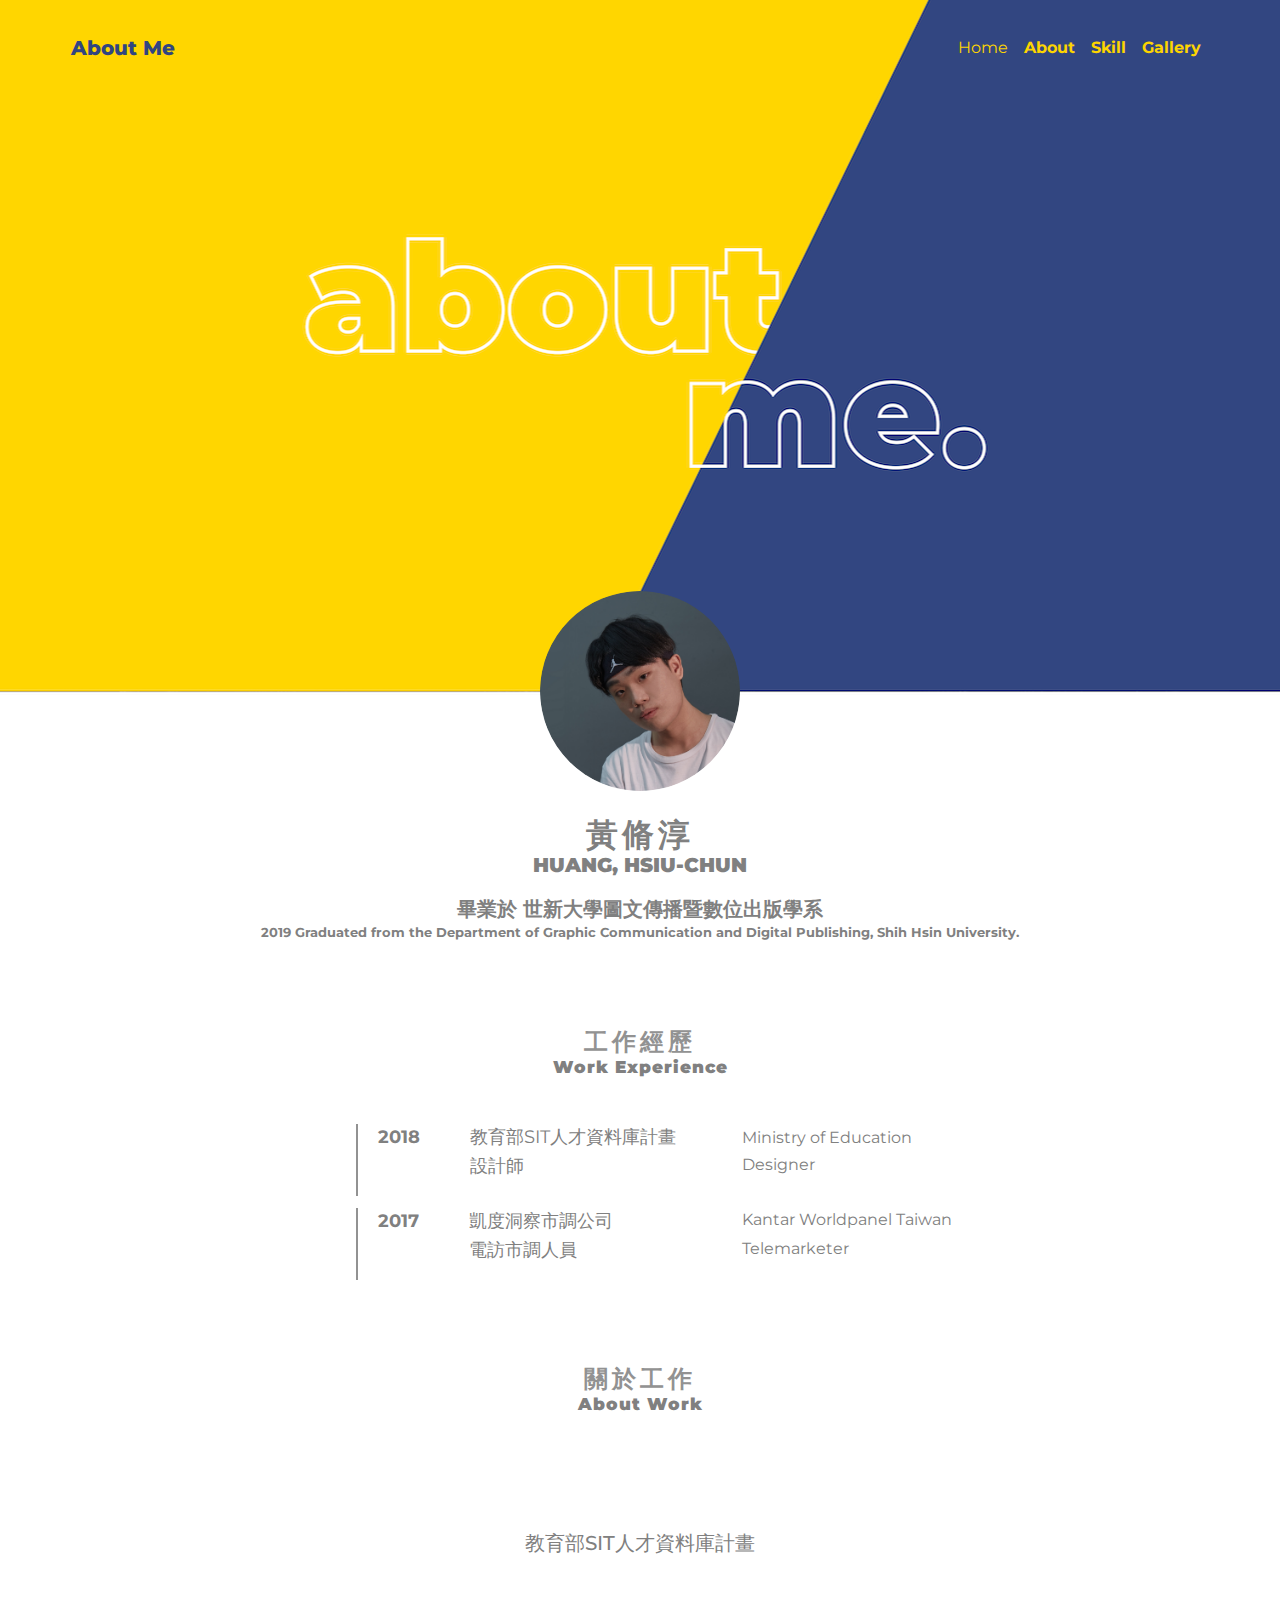
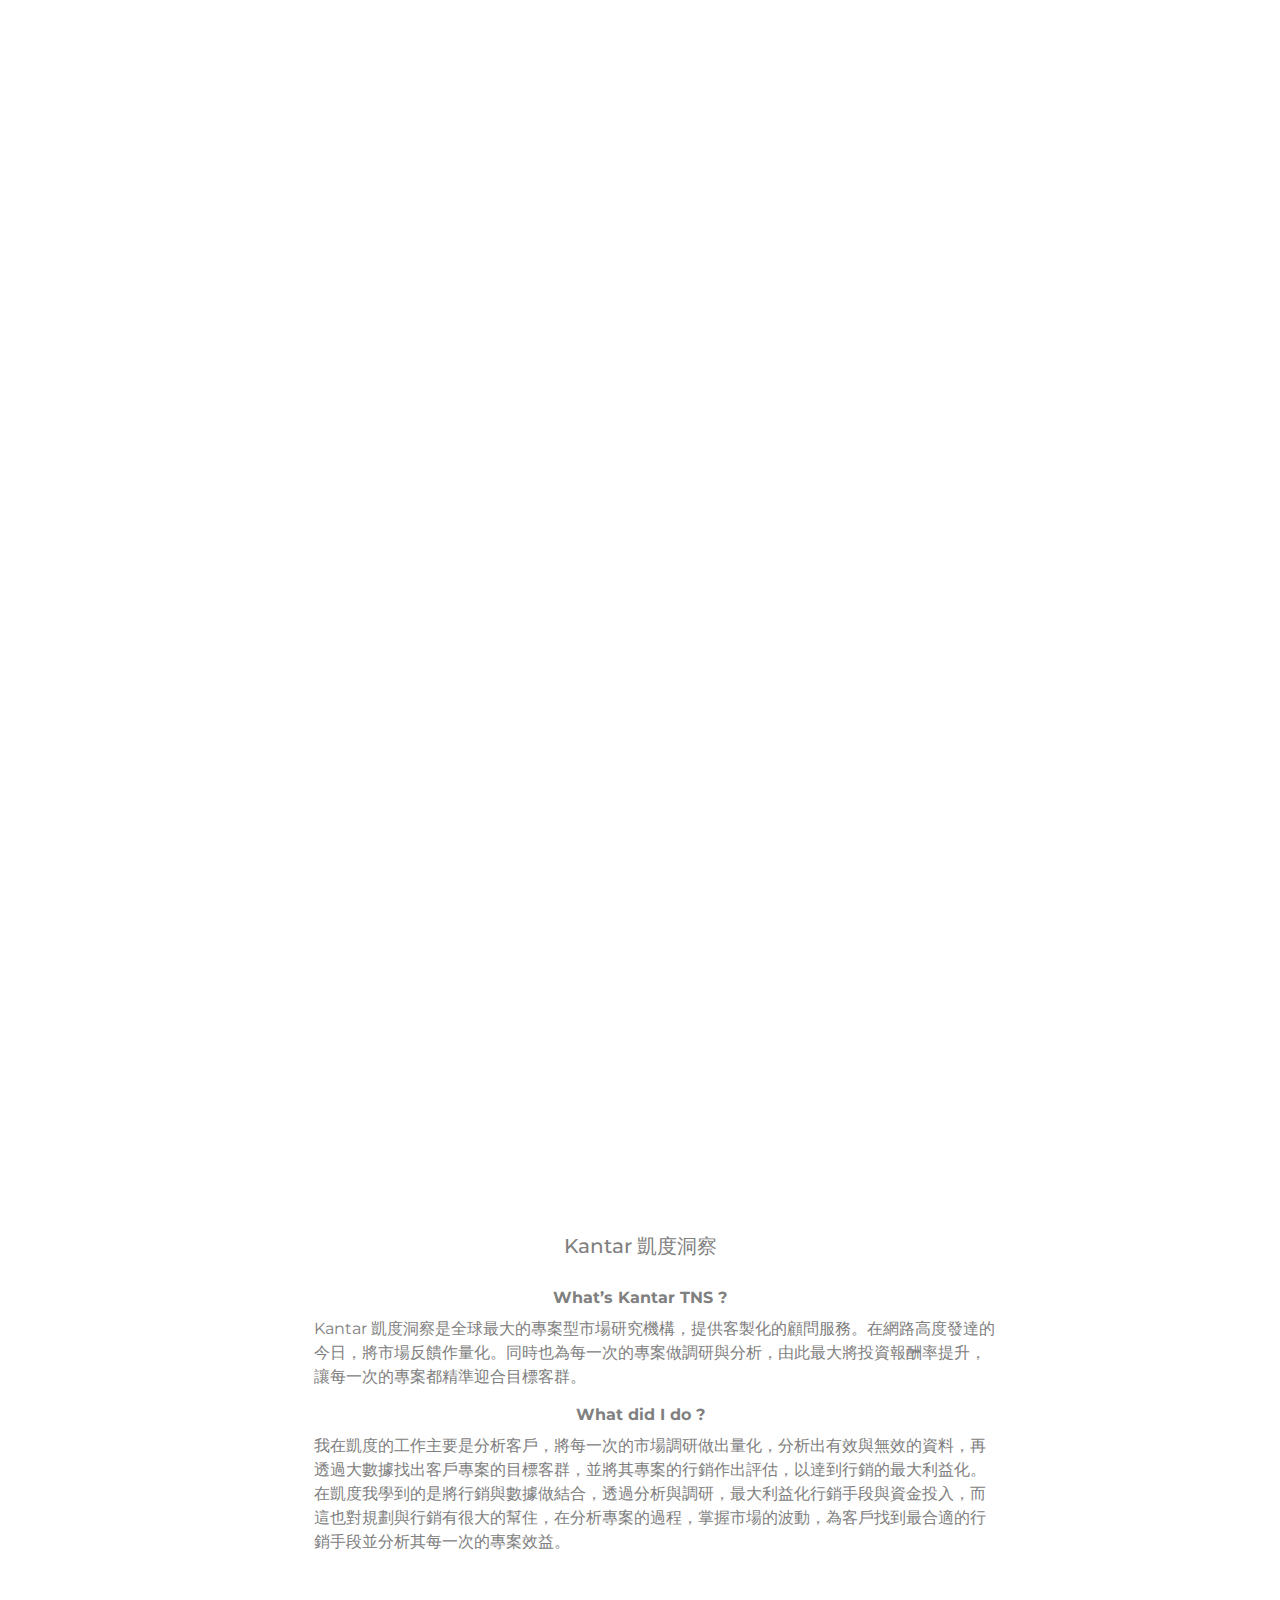
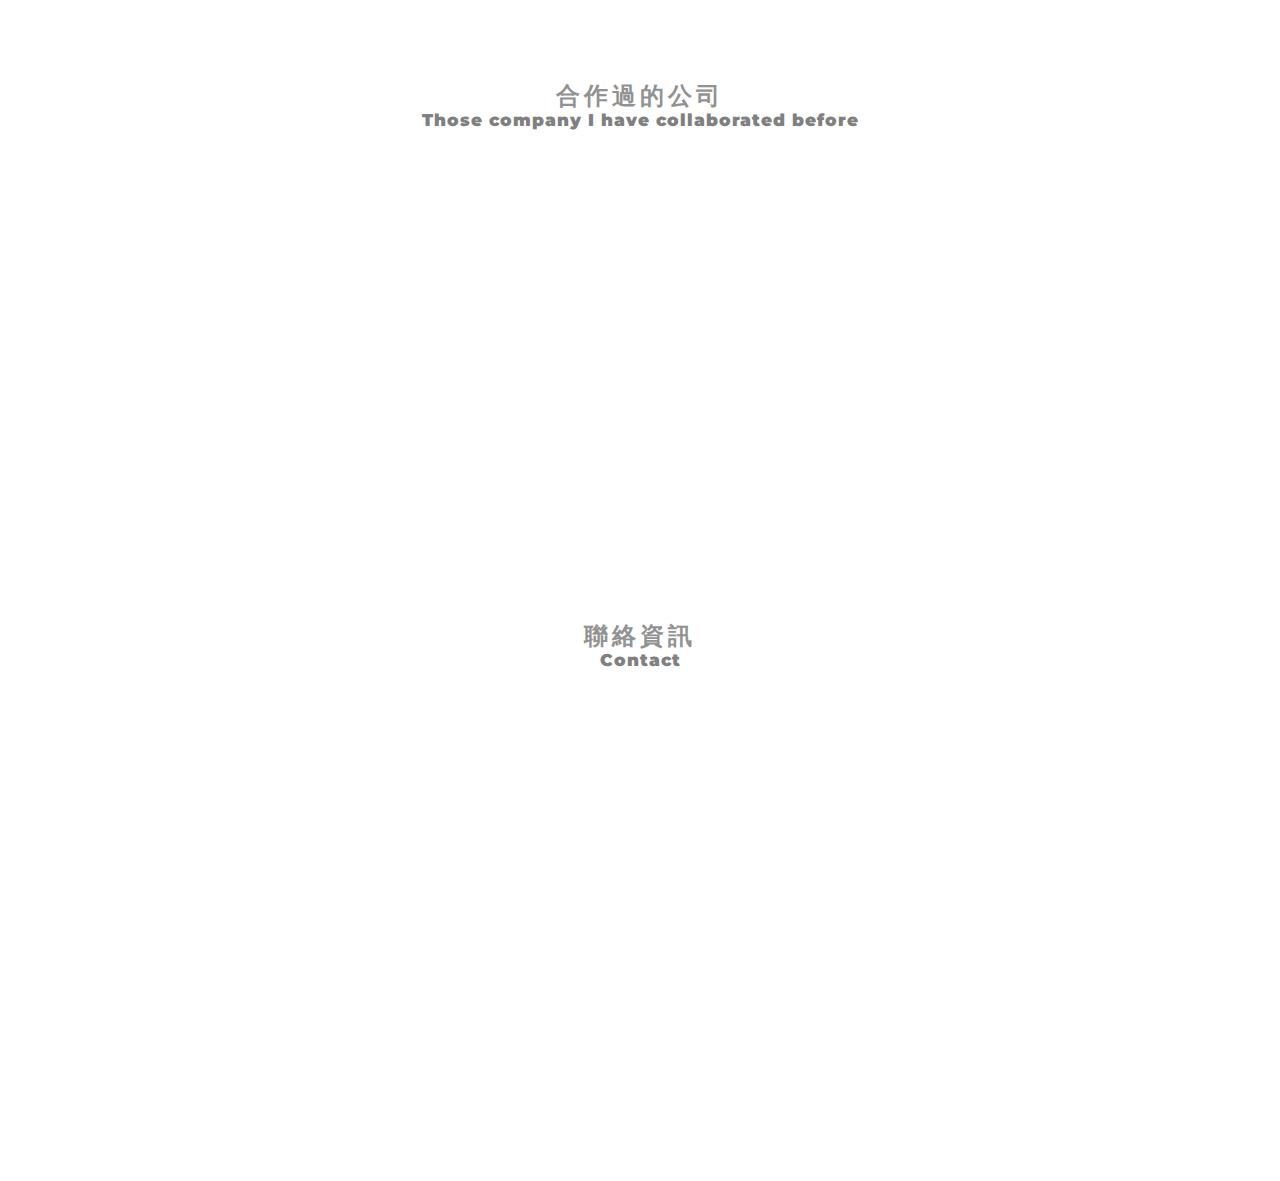
==== commit 2d1acec9: "Summary" ====
--- a/about.html
+++ b/about.html
@@ -1 +1 @@
-<!doctype html><html><head>  <meta charset="utf-8">  <meta name="keywords" content="">  <meta name="description" content="">  <meta name="viewport" content="width=device-width, initial-scale=1.0, viewport-fit=cover">  <link rel="shortcut icon" type="image/png" href="favicon.png">  <link rel="stylesheet" type="text/css" href="./css/bootstrap.min.css?964"><link rel="stylesheet" type="text/css" href="style.css?4465"><link rel="stylesheet" type="text/css" href="./css/animate.min.css?8240"><link rel="stylesheet" type="text/css" href="./css/font-awesome.min.css"><link href='https://fonts.googleapis.com/css?family=Montserrat&display=swap&subset=latin,latin-ext' rel='stylesheet' type='text/css'><link href='https://fonts.googleapis.com/css?family=Open+Sans:400,600,800,300&display=swap&subset=latin,latin-ext' rel='stylesheet' type='text/css'>  <title>About</title>  <!-- Analytics --> <!-- Analytics END -->  </head><body><!-- Main container --><div class="page-container">  <!-- bloc-0 --><div class="bloc tc-taupe-gray none animated fadeInUp bg-about-1 d-bloc bg-t-edge bloc-fill-screen" id="bloc-0" data-appear-anim-style="fadeInUp"><div class="container fill-bloc-top-edge sticky-nav"><div class="row"><div class="col-12"><nav class="navbar row navbar-expand-md navbar-light" role="navigation"><a class="navbar-brand link-style ltc-dark-slate-blue" href="index.html">About Me</a><button id="nav-toggle" type="button" class="ui-navbar-toggler navbar-toggler border-0 p-0 mr-md-0 ml-auto" data-toggle="collapse" data-target=".navbar-25781" aria-expanded="false" aria-label="Toggle navigation"><span class="navbar-toggler-icon"></span></button><div class="collapse navbar-collapse navbar-25781"><ul class="site-navigation nav navbar-nav ml-auto"><li class="nav-item"><a href="index.html" class="nav-link ltc-gold-web-golden">Home</a></li><li class="nav-item"><a href="about.html" class="nav-link ltc-gold-web-golden"><strong>About</strong></a></li><li class="nav-item"><a href="skill.html" class="nav-link ltc-gold-web-golden"><strong>Skill</strong></a></li><li class="nav-item"><a href="gallery.html" class="nav-link ltc-gold-web-golden"><strong>Gallery</strong></a></li></ul></div></nav></div></div></div><div class="container"><div class="row"><div class="col-lg-12 hero-first-col-mb"><img src="img/lazyload-ph.png" data-src="img/圖傳大頭全身%2000732.png" class="img-fluid rounded-circle mx-auto d-block img-style Up animated fadeInUp lazyload" alt="圖傳大頭全身%2000732" data-appear-anim-style="fadeInUp" /><h2 class="mg-md text-lg-center h2-style text-md-center text-center"><strong>黃脩淳<br></strong></h2><h5 class="mg-md text-lg-center h4-style text-md-center text-center"><strong>HUANG, HSIU-CHUN</strong></h5><h5 class="mg-md text-lg-center text-md-center text-center h5-style"><strong>畢業於 世新大學圖文傳播暨數位出版學系</strong></h5><p class="text-lg-center p-9-style text-md-center text-center"><strong>2019 Graduated from the Department of Graphic Communication and Digital Publishing, Shih Hsin University.</strong></p><h4 class="mg-md text-lg-center h4-工作經歷-style tc-taupe-gray text-md-center text-center"><strong>工作經歷</strong></h4><h5 class="mg-md float-none text-center h5-margin-top"><strong>Work Experience</strong></h5><div class="blockquote container-div-style text-lg-left text-left"><div class="row row-margin-bottom"><div class="col-lg-2 col-md-2 col-4"><p class="p-12-bloc-0-style"><strong>2018</strong></p></div><div class="col-md-5 col-9 offset-1 bloc-bloc-0-margin-top col-lg-5 offset-lg-0 offset-md-0"><p class="p-13-style">教育部SIT人才資料庫計畫</p></div><div class="align-self-center offset-1 col-10 bloc-0-margin-top offset-lg-0 col-lg-4 col-md-4 offset-md-1"><p class="p-14-style">Ministry of Education</p></div></div><div class="row row-margin-bottom"><div class="col-lg-2 col-md-1 col-1 bloc-5325-margin-bottom"><p class="p-12-bloc-0-style"><br></p></div><div class="bloc-11025-margin-bottom col-md-2 offset-lg-0 offset-md-1 col-11 offset-1"><p class="p-13-style">設計師</p></div><div class="col-md-1 offset-md-4 offset-lg-3 offset-1 col-7 bloc-0-bloc-0-margin-top"><p class="p-14-style">Designer</p></div></div></div><div class="blockquote container-div-style text-lg-left"><div class="row"><div class="offset-lg-0 col-lg-2 col-md-1"><p class="p-16-style"><strong>2017</strong></p></div><div class="col-lg-5 offset-lg-0 offset-md-1 col-md-4 offset-1 bloc-5706-margin-top"><p class="p-17-style">凱度洞察市調公司</p></div><div class="col-md-6 offset-md-0 offset-lg--1 col-lg-5 col-12 offset--1"><p class="p-18-style">Kantar Worldpanel Taiwan</p></div></div><div class="row row-margin-top"><div class="offset-lg-0 col-lg-2 col-md-1"><p class="p-16-style"><br></p></div><div class="col-lg-5 offset-lg-0 col-md-3 offset-md-1 col-6 offset-1 bloc-15237-margin-top"><p class="p-17-style">電訪市調人員</p></div><div class="col offset-lg-0 offset-md-1"><p class="p-18-style">Telemarketer</p></div></div></div><h4 class="mg-md text-lg-center h4-工作經歷-style tc-taupe-gray text-md-center text-center"><strong>關於工作</strong></h4><h5 class="mg-md float-none text-center h5-margin-top"><strong>About Work</strong></h5><img src="img/lazyload-ph.png" data-src="img/1024px-ROC_Ministry_of_Education_Seal.svg.png" class="img-fluid mx-auto d-block img-11-bloc-0-style lazyload" alt="1024px ROC_Ministry_of_Education_Seal" /><h5 class="mg-md text-lg-center h5-margin-bottom text-md-center text-center">教育部SIT人才資料庫計畫</h5><div class="row animated fadeInRight" data-appear-anim-style="fadeInRight"><div class="col-md-1 col-lg-6"><div class="blocsapp-device blocsapp-device-imac animSpeedFast float-md-right float-lg-none d-lg-block d-md-none d-sm-block d-none"><a href="https://sitdatabase.moe.gov.tw/sitweb/default.aspx" target="_blank"><img src="img/lazyload-ph.png" data-src="img/截圖%202020-04-24%20下午10.29.12.png" class="img-fluid lazyload" alt="截圖%202020 04-24%20下午10.29.12-1" /></a></div></div><div class="animated col-md-10 offset-lg-0 col-lg-6 fadeInRight offset-md-0" data-appear-anim-style="fadeInRight"><h6 class="mg-md h6-style"><strong>What&rsquo;s SIT ?</strong></h6><img src="img/lazyload-ph.png" data-src="img/logo-3.jpg" class="img-fluid float-lg-none img-margin-bottom lazyload" alt="logo 3" /><p class="p-12-margin-top"><strong>SIT</strong> 是教育部統整歷年發放獎學金的外籍學生，做未來走向與追蹤人才資料蒐集用所成立的計劃案，在學校的引薦與教育部媒合之下，到此計劃案做接案實習工作。<br></p><h6 class="mg-md h6-bloc-0-margin-top"><strong>What did I do&nbsp;?</strong></h6><img src="img/lazyload-ph.png" data-src="img/logo-2.jpg" class="img-fluid float-lg-none img-margin-left lazyload" alt="logo 2" /><p class="p-13-margin-top">我在這份計畫中擔任設計職，為教育部所舉辦外籍生活動設計中英文邀請函、海報與印刷。掌握一個案子的處理流程與把控時間，學習如何與公部門溝通及應對，以及初次了解政府對於印刷品之用色的特殊規範，到最終在印刷廠看著作品一件件被大量集結成冊，是我第一次完整參與一個案子，讓我對一個計畫的掌控力更強，不論是時間、溝通抑或是作品方面。<br></p><a href="index.html" class="btn btn-style-none btn-d float-lg-none btn-more-style animated pulse none animLoopInfinite animSpeedLazy" data-appear-anim-style="pulse"><span class="fa fa-chevron-circle-right icon-spacer icon-dark-slate-blue"></span>點我看教育部人才資料庫官網</a></div></div><img src="img/lazyload-ph.png" data-src="img/kantar-tns-logo-3731749159.png" class="img-fluid mx-auto d-block img-11-style lazyload" alt="Kantar_GS_Members_Logos_600x400 2" /><h5 class="mg-md text-lg-center text-md-center text-center">Kantar 凱度洞察</h5><h6 class="mg-md text-lg-center h6-margin-top text-md-center text-center"><strong>What&rsquo;s Kantar TNS ?</strong></h6><p class="p-24-style">Kantar 凱度洞察是全球最大的專案型市場研究機構，提供客製化的顧問服務。在網路高度發達的今日，將市場反饋作量化。同時也為每一次的專案做調研與分析，由此最大將投資報酬率提升，讓每一次的專案都精準迎合目標客群。<br></p><h6 class="mg-md text-lg-center text-md-center text-center"><strong>What did I do ?</strong></h6><p class="p-24-style">我在凱度的工作主要是分析客戶，將每一次的市場調研做出量化，分析出有效與無效的資料，再透過大數據找出客戶專案的目標客群，並將其專案的行銷作出評估，以達到行銷的最大利益化。<br>在凱度我學到的是將行銷與數據做結合，透過分析與調研，最大利益化行銷手段與資金投入，而這也對規劃與行銷有很大的幫住，在分析專案的過程，掌握市場的波動，為客戶找到最合適的行銷手段並分析其每一次的專案效益。</p><div class="text-center"><a href="http://www.tns-global.com.tw/index.php" class="btn btn-style-none btn-d btn-more-style animated pulse animLoopInfinite none animSpeedLazy" data-appear-anim-style="pulse" target="_blank"><span class="fa fa-chevron-circle-right icon-spacer icon-dark-slate-blue"></span>點我看 Kantar TNS 官網</a></div><h4 class="mg-md text-lg-center h2-擅長軟體-style tc-taupe-gray text-md-center text-center">合作過的公司</h4><h5 class="mg-md float-none text-center h5-margin-top"><strong>Those company I have collaborated before</strong><br></h5></div><div class="col-lg-10 offset-lg-1 bloc-36045-margin-bottom offset-md-1 col-md-10"><div class="row animated puffIn align-items-start row-15-margin-top" data-appear-anim-style="puffIn"><div class="col-lg-3 col-md-3 offset-md-1 offset-lg-2 col-3 offset-1"><img src="img/lazyload-ph.png" data-src="img/1024px-ROC_Ministry_of_Education_Seal.svg.png" class="img-fluid d-block img-16-style lazyload" alt="1024px ROC_Ministry_of_Education_Seal" /></div><div class="col-lg-2 col-md-3 col-3"><img src="img/lazyload-ph.png" data-src="img/logo-bk.png" class="img-fluid d-block img-logo--style lazyload" alt="logo bk" /></div><div class="col-lg-2 col-md-3 offset-md-0 col-3 offset-1"><img src="img/lazyload-ph.png" data-src="img/大阪.jpg" class="img-fluid d-block img-18-style lazyload" alt="大阪" /></div><div class="bloc-19728-margin-top col-md-5 offset-md-0 offset-lg-1 col-5"><img src="img/lazyload-ph.png" data-src="img/賴媽媽.png" class="img-fluid mx-auto d-block img-19-style lazyload" alt="賴媽媽" /></div><div class="bloc-4731-margin-top col-lg-4 offset-lg-0 offset-md-0 col-md-7 col-7"><img src="img/lazyload-ph.png" data-src="img/logo-2.jpg" class="img-fluid d-block img-margin-top lazyload" alt="logo 2" /></div></div><h4 class="mg-md text-lg-center h2-擅長軟體-style tc-taupe-gray text-md-center text-center">聯絡資訊</h4><h5 class="mg-md float-none text-center h5-margin-top"><strong>Contact</strong></h5><div class="row row-21-margin-bottom"><div class="col-md-3 animated zoomIn col-6" data-appear-anim-style="zoomIn"><img src="img/lazyload-ph.png" data-src="img/unnamed-2-1.png" class="img-fluid mx-auto d-block img-24-style lazyload" alt="unnamed 2" /><p class="text-lg-center p-29-style text-md-center text-center"><strong>Phone<br>+886 939518830</strong></p></div><div class="col-md-3 animated zoomIn bloc-48160-margin-top col-6" data-appear-anim-style="zoomIn"><img src="img/lazyload-ph.png" data-src="img/unnamed-3-1.png" class="img-fluid mx-auto d-block img-25-bloc-0-style lazyload" alt="apple iphone-email-logo-clipart" /><p class="text-lg-center p-30-style text-md-center text-center"><strong>Gmail<br>ysesst92013</strong></p></div><div class="col-md-3 animated zoomIn bloc-33475-margin-top col-6" data-appear-anim-style="zoomIn"><img src="img/lazyload-ph.png" data-src="img/line-me-1.png" class="img-fluid mx-auto d-block img-26-style lazyload" alt="line me" /><p class="text-lg-center p-31-style text-md-center text-center"><strong>LINE<br>ysesst92015</strong></p></div><div class="col-md-3 animated zoomIn col-6 bloc-6976-margin-top" data-appear-anim-style="zoomIn"><img src="img/lazyload-ph.png" data-src="img/23dabe90dfaadb4565540727fdaa054a-1.png" class="img-fluid mx-auto d-block img-27-style lazyload" alt="23dabe90dfaadb4565540727fdaa054a" /><p class="p-32-margin-top text-lg-center text-md-center text-center"><strong>Facebook<br>黃脩淳</strong></p></div></div></div></div></div></div><!-- bloc-0 END --><!-- ScrollToTop Button --><a class="bloc-button btn btn-d scrollToTop" onclick="scrollToTarget('1',this)"><span class="fa fa-chevron-up"></span></a><!-- ScrollToTop Button END--><!-- bloc-6 --><div class="bloc l-bloc" id="bloc-6"><div class="container bloc-lg"><div class="row"><div class="col"><span class="empty-column"></span></div></div></div></div><!-- bloc-6 END --></div><!-- Main container END -->  <script src="./js/jquery-3.3.1.min.js?97"></script><script src="./js/bootstrap.bundle.min.js?6218"></script><script src="./js/blocs.min.js?5215"></script><script src="./js/lazysizes.min.js" defer></script><!-- Additional JS END --><!-- Preloader --><div id="page-loading-blocs-notifaction" class="page-preloader"></div><!-- Preloader END --></body></html>+<!doctype html><html><head>  <meta charset="utf-8">  <meta name="keywords" content="">  <meta name="description" content="">  <meta name="viewport" content="width=device-width, initial-scale=1.0, viewport-fit=cover">  <link rel="shortcut icon" type="image/png" href="favicon.png">  <link rel="stylesheet" type="text/css" href="./css/bootstrap.min.css?964"><link rel="stylesheet" type="text/css" href="style.css?4465"><link rel="stylesheet" type="text/css" href="./css/animate.min.css?8240"><link rel="stylesheet" type="text/css" href="./css/font-awesome.min.css"><link href='https://fonts.googleapis.com/css?family=Montserrat&display=swap&subset=latin,latin-ext' rel='stylesheet' type='text/css'><link href='https://fonts.googleapis.com/css?family=Open+Sans:400,600,800,300&display=swap&subset=latin,latin-ext' rel='stylesheet' type='text/css'>  <title>HUANG, HSIU-CHUN</title>  <!-- Analytics --> <!-- Analytics END -->  </head><body><!-- Main container --><div class="page-container">  <!-- bloc-0 --><div class="bloc tc-taupe-gray none animated fadeInUp bg-about-1 d-bloc bg-t-edge bloc-fill-screen" id="bloc-0" data-appear-anim-style="fadeInUp"><div class="container fill-bloc-top-edge sticky-nav"><div class="row"><div class="col-12"><nav class="navbar row navbar-expand-md navbar-light" role="navigation"><a class="navbar-brand link-style ltc-dark-slate-blue" href="index.html">About Me</a><button id="nav-toggle" type="button" class="ui-navbar-toggler navbar-toggler border-0 p-0 mr-md-0 ml-auto" data-toggle="collapse" data-target=".navbar-25781" aria-expanded="false" aria-label="Toggle navigation"><span class="navbar-toggler-icon"></span></button><div class="collapse navbar-collapse navbar-25781"><ul class="site-navigation nav navbar-nav ml-auto"><li class="nav-item"><a href="index.html" class="nav-link ltc-gold-web-golden">Home</a></li><li class="nav-item"><a href="about.html" class="nav-link ltc-gold-web-golden"><strong>About</strong></a></li><li class="nav-item"><a href="skill.html" class="nav-link ltc-gold-web-golden"><strong>Skill</strong></a></li><li class="nav-item"><a href="gallery.html" class="nav-link ltc-gold-web-golden"><strong>Gallery</strong></a></li></ul></div></nav></div></div></div><div class="container"><div class="row"><div class="col-lg-12 hero-first-col-mb"><img src="img/lazyload-ph.png" data-src="img/圖傳大頭全身%2000732.png" class="img-fluid rounded-circle mx-auto d-block img-style Up animated fadeInUp lazyload" alt="圖傳大頭全身%2000732" data-appear-anim-style="fadeInUp" /><h2 class="mg-md text-lg-center h2-style text-md-center text-center"><strong>黃脩淳<br></strong></h2><h5 class="mg-md text-lg-center h4-style text-md-center text-center"><strong>HUANG, HSIU-CHUN</strong></h5><h5 class="mg-md text-lg-center text-md-center text-center h5-style"><strong>畢業於 世新大學圖文傳播暨數位出版學系</strong></h5><p class="text-lg-center p-9-style text-md-center text-center"><strong>2019 Graduated from the Department of Graphic Communication and Digital Publishing, Shih Hsin University.</strong></p><h4 class="mg-md text-lg-center h4-工作經歷-style tc-taupe-gray text-md-center text-center"><strong>工作經歷</strong></h4><h5 class="mg-md float-none text-center h5-margin-top"><strong>Work Experience</strong></h5><div class="blockquote container-div-style text-lg-left text-left"><div class="row row-margin-bottom"><div class="col-lg-2 col-md-2 col-4"><p class="p-12-bloc-0-style"><strong>2018</strong></p></div><div class="col-md-5 col-9 offset-1 bloc-bloc-0-margin-top col-lg-5 offset-lg-0 offset-md-0"><p class="p-13-style">教育部SIT人才資料庫計畫</p></div><div class="align-self-center offset-1 col-10 bloc-0-margin-top offset-lg-0 col-lg-4 col-md-4 offset-md-1"><p class="p-14-style">Ministry of Education</p></div></div><div class="row row-margin-bottom"><div class="col-lg-2 col-md-1 col-1 bloc-5325-margin-bottom"><p class="p-12-bloc-0-style"><br></p></div><div class="bloc-11025-margin-bottom col-md-2 offset-lg-0 offset-md-1 col-11 offset-1"><p class="p-13-style">設計師</p></div><div class="col-md-1 offset-md-4 offset-lg-3 offset-1 col-7 bloc-0-bloc-0-margin-top"><p class="p-14-style">Designer</p></div></div></div><div class="blockquote container-div-style text-lg-left"><div class="row"><div class="offset-lg-0 col-lg-2 col-md-1"><p class="p-16-style"><strong>2017</strong></p></div><div class="col-lg-5 offset-lg-0 offset-md-1 col-md-4 offset-1 bloc-5706-margin-top"><p class="p-17-style">凱度洞察市調公司</p></div><div class="col-md-6 offset-md-0 offset-lg--1 col-lg-5 col-12 offset--1"><p class="p-18-style">Kantar Worldpanel Taiwan</p></div></div><div class="row row-margin-top"><div class="offset-lg-0 col-lg-2 col-md-1"><p class="p-16-style"><br></p></div><div class="col-lg-5 offset-lg-0 col-md-3 offset-md-1 col-6 offset-1 bloc-15237-margin-top"><p class="p-17-style">電訪市調人員</p></div><div class="col offset-lg-0 offset-md-1"><p class="p-18-style">Telemarketer</p></div></div></div><h4 class="mg-md text-lg-center h4-工作經歷-style tc-taupe-gray text-md-center text-center"><strong>關於工作</strong></h4><h5 class="mg-md float-none text-center h5-margin-top"><strong>About Work</strong></h5><img src="img/lazyload-ph.png" data-src="img/1024px-ROC_Ministry_of_Education_Seal.svg.png" class="img-fluid mx-auto d-block img-11-bloc-0-style lazyload" alt="1024px ROC_Ministry_of_Education_Seal" /><h5 class="mg-md text-lg-center h5-margin-bottom text-md-center text-center">教育部SIT人才資料庫計畫</h5><div class="row animated fadeInRight" data-appear-anim-style="fadeInRight"><div class="col-md-1 col-lg-6"><div class="blocsapp-device blocsapp-device-imac animSpeedFast float-md-right float-lg-none d-lg-block d-md-none d-sm-block d-none"><a href="https://sitdatabase.moe.gov.tw/sitweb/default.aspx" target="_blank"><img src="img/lazyload-ph.png" data-src="img/截圖%202020-04-24%20下午10.29.12.png" class="img-fluid lazyload" alt="截圖%202020 04-24%20下午10.29.12-1" /></a></div></div><div class="animated col-md-10 offset-lg-0 col-lg-6 fadeInRight offset-md-0" data-appear-anim-style="fadeInRight"><h6 class="mg-md h6-style"><strong>What&rsquo;s SIT ?</strong></h6><img src="img/lazyload-ph.png" data-src="img/logo-3.jpg" class="img-fluid float-lg-none img-margin-bottom lazyload" alt="logo 3" /><p class="p-12-margin-top"><strong>SIT</strong> 是教育部統整歷年發放獎學金的外籍學生，做未來走向與追蹤人才資料蒐集用所成立的計劃案，在學校的引薦與教育部媒合之下，到此計劃案做接案實習工作。<br></p><h6 class="mg-md h6-bloc-0-margin-top"><strong>What did I do&nbsp;?</strong></h6><img src="img/lazyload-ph.png" data-src="img/logo-2.jpg" class="img-fluid float-lg-none img-margin-left lazyload" alt="logo 2" /><p class="p-13-margin-top">我在這份計畫中擔任設計職，為教育部所舉辦外籍生活動設計中英文邀請函、海報與印刷。掌握一個案子的處理流程與把控時間，學習如何與公部門溝通及應對，以及初次了解政府對於印刷品之用色的特殊規範，到最終在印刷廠看著作品一件件被大量集結成冊，是我第一次完整參與一個案子，讓我對一個計畫的掌控力更強，不論是時間、溝通抑或是作品方面。<br></p><a href="index.html" class="btn btn-style-none btn-d float-lg-none btn-more-style animated pulse none animLoopInfinite animSpeedLazy" data-appear-anim-style="pulse"><span class="fa fa-chevron-circle-right icon-spacer icon-dark-slate-blue"></span>點我看教育部人才資料庫官網</a></div></div><img src="img/lazyload-ph.png" data-src="img/kantar-tns-logo-3731749159.png" class="img-fluid mx-auto d-block img-11-style lazyload" alt="Kantar_GS_Members_Logos_600x400 2" /><h5 class="mg-md text-lg-center text-md-center text-center">Kantar 凱度洞察</h5><h6 class="mg-md text-lg-center h6-margin-top text-md-center text-center"><strong>What&rsquo;s Kantar TNS ?</strong></h6><p class="p-24-style">Kantar 凱度洞察是全球最大的專案型市場研究機構，提供客製化的顧問服務。在網路高度發達的今日，將市場反饋作量化。同時也為每一次的專案做調研與分析，由此最大將投資報酬率提升，讓每一次的專案都精準迎合目標客群。<br></p><h6 class="mg-md text-lg-center text-md-center text-center"><strong>What did I do ?</strong></h6><p class="p-24-style">我在凱度的工作主要是分析客戶，將每一次的市場調研做出量化，分析出有效與無效的資料，再透過大數據找出客戶專案的目標客群，並將其專案的行銷作出評估，以達到行銷的最大利益化。<br>在凱度我學到的是將行銷與數據做結合，透過分析與調研，最大利益化行銷手段與資金投入，而這也對規劃與行銷有很大的幫住，在分析專案的過程，掌握市場的波動，為客戶找到最合適的行銷手段並分析其每一次的專案效益。</p><div class="text-center"><a href="http://www.tns-global.com.tw/index.php" class="btn btn-style-none btn-d btn-more-style animated pulse animLoopInfinite none animSpeedLazy" data-appear-anim-style="pulse" target="_blank"><span class="fa fa-chevron-circle-right icon-spacer icon-dark-slate-blue"></span>點我看 Kantar TNS 官網</a></div><h4 class="mg-md text-lg-center h2-擅長軟體-style tc-taupe-gray text-md-center text-center">合作過的公司</h4><h5 class="mg-md float-none text-center h5-margin-top"><strong>Those company I have collaborated before</strong><br></h5></div><div class="col-lg-10 offset-lg-1 bloc-36045-margin-bottom offset-md-1 col-md-10"><div class="row animated puffIn align-items-start row-15-margin-top" data-appear-anim-style="puffIn"><div class="col-lg-3 col-md-3 offset-md-1 offset-lg-2 col-3 offset-1"><img src="img/lazyload-ph.png" data-src="img/1024px-ROC_Ministry_of_Education_Seal.svg.png" class="img-fluid d-block img-16-style lazyload" alt="1024px ROC_Ministry_of_Education_Seal" /></div><div class="col-lg-2 col-md-3 col-3"><img src="img/lazyload-ph.png" data-src="img/logo-bk.png" class="img-fluid d-block img-logo--style lazyload" alt="logo bk" /></div><div class="col-lg-2 col-md-3 offset-md-0 col-3 offset-1"><img src="img/lazyload-ph.png" data-src="img/大阪.jpg" class="img-fluid d-block img-18-style lazyload" alt="大阪" /></div><div class="bloc-19728-margin-top col-md-5 offset-md-0 offset-lg-1 col-5"><img src="img/lazyload-ph.png" data-src="img/賴媽媽.png" class="img-fluid mx-auto d-block img-19-style lazyload" alt="賴媽媽" /></div><div class="bloc-4731-margin-top col-lg-4 offset-lg-0 offset-md-0 col-md-7 col-7"><img src="img/lazyload-ph.png" data-src="img/logo-2.jpg" class="img-fluid d-block img-margin-top lazyload" alt="logo 2" /></div></div><h4 class="mg-md text-lg-center h2-擅長軟體-style tc-taupe-gray text-md-center text-center">聯絡資訊</h4><h5 class="mg-md float-none text-center h5-margin-top"><strong>Contact</strong></h5><div class="row row-21-margin-bottom"><div class="col-md-3 animated zoomIn col-6" data-appear-anim-style="zoomIn"><img src="img/lazyload-ph.png" data-src="img/unnamed-2-1.png" class="img-fluid mx-auto d-block img-24-style lazyload" alt="unnamed 2" /><p class="text-lg-center p-29-style text-md-center text-center"><strong>Phone<br>+886 939518830</strong></p></div><div class="col-md-3 animated zoomIn bloc-48160-margin-top col-6" data-appear-anim-style="zoomIn"><img src="img/lazyload-ph.png" data-src="img/unnamed-3-1.png" class="img-fluid mx-auto d-block img-25-bloc-0-style lazyload" alt="apple iphone-email-logo-clipart" /><p class="text-lg-center p-30-style text-md-center text-center"><strong>Gmail<br>ysesst92013</strong></p></div><div class="col-md-3 animated zoomIn bloc-33475-margin-top col-6" data-appear-anim-style="zoomIn"><img src="img/lazyload-ph.png" data-src="img/line-me-1.png" class="img-fluid mx-auto d-block img-26-style lazyload" alt="line me" /><p class="text-lg-center p-31-style text-md-center text-center"><strong>LINE<br>ysesst92015</strong></p></div><div class="col-md-3 animated zoomIn col-6 bloc-6976-margin-top" data-appear-anim-style="zoomIn"><img src="img/lazyload-ph.png" data-src="img/23dabe90dfaadb4565540727fdaa054a-1.png" class="img-fluid mx-auto d-block img-27-style lazyload" alt="23dabe90dfaadb4565540727fdaa054a" /><p class="p-32-margin-top text-lg-center text-md-center text-center"><strong>Facebook<br>黃脩淳</strong></p></div></div></div></div></div></div><!-- bloc-0 END --><!-- ScrollToTop Button --><a class="bloc-button btn btn-d scrollToTop" onclick="scrollToTarget('1',this)"><span class="fa fa-chevron-up"></span></a><!-- ScrollToTop Button END--><!-- bloc-6 --><div class="bloc l-bloc" id="bloc-6"><div class="container bloc-lg"><div class="row"><div class="col"><span class="empty-column"></span></div></div></div></div><!-- bloc-6 END --></div><!-- Main container END -->  <script src="./js/jquery-3.3.1.min.js?97"></script><script src="./js/bootstrap.bundle.min.js?6218"></script><script src="./js/blocs.min.js?5215"></script><script src="./js/lazysizes.min.js" defer></script><!-- Additional JS END --><!-- Preloader --><div id="page-loading-blocs-notifaction" class="page-preloader"></div><!-- Preloader END --></body></html>--- a/style.css
+++ b/style.css
@@ -1 +1 @@
- body{margin:0;padding:0;  background:#FFFFFF;  overflow-x:hidden;  -webkit-font-smoothing: antialiased;  -moz-osx-font-smoothing: grayscale;}.page-container{overflow-x:hidden;} a,button{transition: background .3s ease-in-out;outline: none!important;} a:hover{text-decoration: none; cursor:pointer;}.page-preloader{position: fixed;top: 0;bottom: 0;width: 100%;z-index:100000;background:#FFFFFF url("img/pageload-spinner.gif") no-repeat center center;}.bloc{width:100%;clear:both;background: 50% 50% no-repeat;padding:0 50px;-webkit-background-size: cover;-moz-background-size: cover;-o-background-size: cover;background-size: cover;position:relative;display:flex;}.bloc .container{padding-left:0;padding-right:0;}.bloc-lg{padding:100px 50px;}.bloc-fill-screen{min-height:100vh;display: flex;flex-direction: column;padding-top:20px;padding-bottom:20px;}.bloc-fill-screen > .container{align-self: flex-middle;flex-grow: 1;display: flex;}.bloc-fill-screen > .container > .row{flex-grow: 1;align-self: center;width:100%;}.bloc-fill-screen .fill-bloc-top-edge, .bloc-fill-screen .fill-bloc-bottom-edge{flex-grow: 0;}.bloc-fill-screen .fill-bloc-top-edge{align-self: flex-start;}.bloc-fill-screen .fill-bloc-bottom-edge{align-self: flex-end;}.bg-center,.bg-l-edge,.bg-r-edge,.bg-t-edge,.bg-b-edge,.bg-tl-edge,.bg-bl-edge,.bg-tr-edge,.bg-br-edge,.bg-repeat{-webkit-background-size: auto!important;-moz-background-size: auto!important;-o-background-size: auto!important;background-size: auto!important;}.bg-t-edge{background: top no-repeat;}.bg-b-edge{background: bottom no-repeat;}.b-parallax{background-attachment:fixed;}@media (hover: none) {.b-parallax{background-attachment:scroll;}}.d-bloc{color:rgba(255,255,255,.7);}.d-bloc button:hover{color:rgba(255,255,255,.9);}.d-bloc .icon-round,.d-bloc .icon-square,.d-bloc .icon-rounded,.d-bloc .icon-semi-rounded-a,.d-bloc .icon-semi-rounded-b{border-color:rgba(255,255,255,.9);}.d-bloc .divider-h span{border-color:rgba(255,255,255,.2);}.d-bloc .a-btn,.d-bloc .navbar a, .d-bloc a .icon-sm, .d-bloc a .icon-md, .d-bloc a .icon-lg, .d-bloc a .icon-xl, .d-bloc h1 a, .d-bloc h2 a, .d-bloc h3 a, .d-bloc h4 a, .d-bloc h5 a, .d-bloc h6 a, .d-bloc p a{color:rgba(255,255,255,.6);}.d-bloc .a-btn:hover,.d-bloc .navbar a:hover,.d-bloc a:hover .icon-sm, .d-bloc a:hover .icon-md, .d-bloc a:hover .icon-lg, .d-bloc a:hover .icon-xl, .d-bloc h1 a:hover, .d-bloc h2 a:hover, .d-bloc h3 a:hover, .d-bloc h4 a:hover, .d-bloc h5 a:hover, .d-bloc h6 a:hover, .d-bloc p a:hover{color:rgba(255,255,255,1);}.d-bloc .navbar-toggle .icon-bar{background:rgba(255,255,255,1);}.d-bloc .btn-wire,.d-bloc .btn-wire:hover{color:rgba(255,255,255,1);border-color:rgba(255,255,255,1);}.d-bloc .card{color:rgba(0,0,0,.5);}.d-bloc .card button:hover{color:rgba(0,0,0,.7);}.d-bloc .card icon{border-color:rgba(0,0,0,.7);}.d-bloc .card .divider-h span{border-color:rgba(0,0,0,.1);}.d-bloc .card .a-btn{color:rgba(0,0,0,.6);}.d-bloc .card .a-btn:hover{color:rgba(0,0,0,1);}.d-bloc .card .btn-wire, .d-bloc .card .btn-wire:hover{color:rgba(0,0,0,.7);border-color:rgba(0,0,0,.3);}.d-bloc .card,.l-bloc{color:rgba(0,0,0,.5);}.d-bloc .card button:hover,.l-bloc button:hover{color:rgba(0,0,0,.7);}.l-bloc .icon-round,.l-bloc .icon-square,.l-bloc .icon-rounded,.l-bloc .icon-semi-rounded-a,.l-bloc .icon-semi-rounded-b{border-color:rgba(0,0,0,.7);}.d-bloc .card .divider-h span,.l-bloc .divider-h span{border-color:rgba(0,0,0,.1);}.d-bloc .card .a-btn,.l-bloc .a-btn,.l-bloc .navbar a,.l-bloc a .icon-sm, .l-bloc a .icon-md, .l-bloc a .icon-lg, .l-bloc a .icon-xl, .l-bloc h1 a, .l-bloc h2 a, .l-bloc h3 a, .l-bloc h4 a, .l-bloc h5 a, .l-bloc h6 a, .l-bloc p a{color:rgba(0,0,0,.6);}.d-bloc .card .a-btn:hover,.l-bloc .a-btn:hover,.l-bloc .navbar a:hover, .l-bloc a:hover .icon-sm, .l-bloc a:hover .icon-md, .l-bloc a:hover .icon-lg, .l-bloc a:hover .icon-xl, .l-bloc h1 a:hover, .l-bloc h2 a:hover, .l-bloc h3 a:hover, .l-bloc h4 a:hover, .l-bloc h5 a:hover, .l-bloc h6 a:hover, .l-bloc p a:hover{color:rgba(0,0,0,1);}.l-bloc .navbar-toggle .icon-bar{color:rgba(0,0,0,.6);}.d-bloc .card .btn-wire,.d-bloc .card .btn-wire:hover,.l-bloc .btn-wire,.l-bloc .btn-wire:hover{color:rgba(0,0,0,.7);border-color:rgba(0,0,0,.3);}.hero .hero-nav{padding-left:inherit;padding-right:inherit;}.sticky-nav.sticky{position:fixed;top:0;z-index:1000;box-shadow:0 1px 2px rgba(0,0,0,.3); transition: all .2s ease-out;}.fill-bloc-top-edge.sticky{background-color:rgba(0, 0, 0, 0);width:100%;max-width: 100%;margin-top: 0;left:0;right:0;}.fill-bloc-top-edge.sticky .navbar{max-width: 1170px;margin: 0 auto;}.navbar-light .navbar-nav .nav-link {color: rgb(64, 64, 64);}.btco-menu li > a {padding: 10px 15px;color: #000;}.btco-menu .active a:focus,.btco-menu li a:focus ,.navbar > .show > a:focus{background: transparent;outline: 0;}.dropdown-menu .show > .dropdown-toggle::after{transform: rotate(-90deg);}.mg-md{margin-top:10px;margin-bottom:20px;}.btn-d,.btn-d:hover,.btn-d:focus{color:#FFF;background:rgba(0,0,0,.3);}button{outline: none!important;}.btn-style-none,.btn-style-none:hover,.btn-style-none:active,.btn-style-none:focus{background:none;box-shadow: none;padding:0;}.btn-wire{background:transparent!important;border:2px solid transparent;}.btn-wire:hover{background:transparent!important;border:2px solid transparent;}.icon-spacer{margin-right:5px;}.icon-md{font-size:30px!important;}.blockquote{padding:0 20px;border-left:2px solid;}.blockquote.text-right{border-left:0;border-right:2px solid;}.card-sq, .card-sq .card-header, .card-sq .card-footer{border-radius:0;}.card-rd{border-radius:30px;}.card-rd .card-header{border-radius:29px 29px 0 0;}.card-rd .card-footer{border-radius:0 0 29px 29px;}.divider-h{padding:20px 0;width:100%;display:inline-block;}.divider-h span{display: block;border-top:1px solid transparent;}.divider-half{width: 50%;margin: 0 auto;}.dropdown-menu .divider-h,.dropdown-menu .divider-half{padding:0;}.scrollToTop{width:40px;height:40px;position:fixed;bottom:20px;right:20px;opacity: 0;z-index: 500;transition: all .3s ease-in-out;}.scrollToTop span{margin-top: 6px;}.showScrollTop{font-size: 14px;opacity: 1;}.blocsapp-device-imac{background-repeat:no-repeat;background-size:contain;background-position:center;display: block;width:100%;height:auto;padding: 4% 8.5% 23.7%;background-image:url("img/Apple-iMac.png");}.blocsapp-device-imac img{width:100%;height:auto;margin: 0 auto;}.blocsapp-device-imac .embed-responsive{padding-bottom: 56.25%;}.blocsapp-device-mb{background-repeat:no-repeat;background-size:contain;background-position:center;display: block;width:100%;height:auto;padding: 3.6% 15% 7.5%;}.blocsapp-device-mb img{width:100%;height:auto;margin: 0 auto;}.blocsapp-device-mb .embed-responsive{padding-bottom: 65%;width: 103.1%;left: -1.5%;}.mb-space-grey{background-image:url("img/Apple-Macbook-Space-Grey.png");}h1,h2,h3,h4,h5,h6,p,label,.btn,a{font-family:"Montserrat";color:#808080!important;}.container{max-width:1140px;}.feature-col-mt{margin-top:29px;}.hero-first-col-mb{margin-bottom:30px;}.link-style{font-family:"Montserrat";font-weight:800;}.img-style{width:200px;height:200px;margin-bottom:24px;margin-top:515px;}.h2-style{letter-spacing:4px;font-size:32px;}.h1-margin-top{margin-top:44px;}.img-bloc-0-style{width:81px;border-radius:0px 0px 0px 0px;}.h2-擅長軟體-style{letter-spacing:4px;margin-top:85px;font-size:24px;}.carousel-margin-right{margin:-26px -1px 24px 1px;}.list-margin-top{margin-top:83px;margin-bottom:-18px;}.img-6-style{margin-right:1px;width:80px;height:78px;border-radius:0px 0px 0px 0px;}.img-margin-right{margin-right:68px;width:80px;height:78px;}.p-style{margin-top:12px;font-family:Montserrat;}.p-bloc-0-style{margin-top:13px;font-family:Montserrat;}.img-8-style{width:80px;height:78px;}.p-margin-top{margin-top:13px;font-family:Montserrat;}.img-9-style{width:80px;height:78px;}.p-bloc-0-margin-top{margin-top:12px;font-family:Montserrat;font-weight:normal;}.h4-style{font-family:"Montserrat";margin-top:-20px;background-color:transparent;}.h5-margin-top{margin-top:-20px;font-size:17px;letter-spacing:1px;margin-bottom:47px;}.p-2-style{width:86.34%;margin-left:1px;margin-bottom:16px;margin-top:-11px;}.p-4-style{width:62.84%;margin-left:34px;margin-top:-11px;}.p-6-style{width:75.96%;margin-left:34px;margin-bottom:31px;margin-top:-11px;}.p-8-style{width:74.86%;margin-left:43px;margin-top:0px;}.list-style{width:36.46%;}.container-div-style{width:61.11%;margin-left:286px;margin-top:26px;margin-bottom:10px;}.container-div-margin-top{margin-top:26px;}.h3-margin-bottom{margin-top:37px;margin-left:222px;width:55.25%;}.p-margin-left{margin-left:223px;width:57.27%;}.btn-style{font-weight:bold;background-color:#7F807E;font-family:"Montserrat";text-decoration:none;margin-top:4px;border-radius:17.5px 17.5px 17.5px 17.5px;}.p-5-margin-top{margin-top:10px;}.device-margin-top{margin-top:-34px;margin-bottom:20px;}.container-div-bloc-0-margin-top{margin-top:63px;margin-bottom:10px;}.device-bloc-0-margin-top{margin-top:135px;}.icon-margin-top{margin-top:39px;margin-bottom:0px;}.h3-style{width:7.98%;border-style:none;margin-top:38px;text-transform:lowercase;font-family:"Montserrat";color:#3365BD!important;border-radius:100px 100px 100px 100px;border-width:11px 11px 11px 11px;}.icon-bloc-0-margin-top{margin-top:-3px;margin-bottom:-15px;}.btn-more-style{font-weight:bold;color:#3365BD!important;}.container-div-margin-left{margin-left:434px;width:17.68%;}.p-1-bloc-0-style{font-size:13px;margin-top:-18px;}.row-margin-left{margin-left:4px;width:98.48%;}.img-finalcutx--style{width:85px;height:86px;border-radius:0px 0px 0px 0px;}.p-7-margin-top{margin-top:4px;}.p-9-style{font-size:13px;margin-top:-18px;}.h4-工作經歷-style{letter-spacing:4px;margin-top:85px;}.p-10-margin-top{margin-top:-21px;width:41.82%;margin-left:288px;}.p-12-style{width:100%;font-size:18px;}.img-11-style{width:180px;margin-top:119px;}.img-11-bloc-0-style{width:60px;}.device-margin-right{width:500px;margin-right:-2px;}.img-12-style{width:100px;margin-top:-17px;margin-bottom:-6px;}.h5-margin-bottom{margin-bottom:39px;}.img-margin-left{margin-left:-5px;margin-top:-24px;width:312px;}.p-13-margin-top{margin-top:4px;}.img-margin-bottom{width:302px;margin-top:-12px;}.p-12-margin-top{margin-top:10px;}.p-10-style{font-size:16px;width:100%;margin-top:3px;}.p-11-style{font-size:16px;}.p-12-bloc-0-style{width:94.55%;font-size:18px;}.p-13-style{font-size:18px;margin-left:-22px;}.p-0-style{font-size:16px;}.p-14-style{font-size:16px;margin-left:-35px;}.row-margin-bottom{margin-bottom:-14px;}.p-16-style{font-size:18px;}.p-17-style{font-size:18px;margin-left:-23px;width:76.04%;}.p-18-style{font-size:16px;width:100%;margin-left:-35px;}.row-margin-top{margin-top:-14px;}.p-24-style{width:60%;margin-left:244px;margin-top:-10px;}.h6-margin-top{margin-top:30px;}.img-16-style{width:81px;margin-right:27px;margin-left:75px;}.img-logo--margin-right{width:61px;margin-left:19px;}.img-20-style{width:60px;margin-left:109px;}.img-18-style{width:83px;margin-top:0px;margin-left:48px;}.img-unnamed-style{width:50px;height:50px;margin-top:-1px;}.img-logo-style{width:330px;margin-top:22px;}.img-19-style{width:213px;margin-top:0px;margin-left:-6px;margin-bottom:10px;}.img-logo--style{width:84px;margin-left:17px;}.bloc-19728-margin-top{margin-top:25px;}.img-margin-top{margin-top:37px;margin-left:0px;}.img-unnamed-margin-top{margin-top:9px;width:171px;margin-left:0px;}.img-bloc-0-margin-top{margin-top:23px;margin-left:-55px;}.bloc-4731-margin-top{margin-top:-8px;}.bloc-46405-margin-top{margin-top:19px;}.img-23-style{width:50px;height:50px;margin-left:22px;}.img-line--style{width:60px;height:60px;margin-top:-7px;}.img-25-style{width:65px;height:65px;margin-top:-12px;margin-left:43px;border-radius:0px 0px 0px 0px;}.bloc-48652-margin-top{margin-top:1px;}.row-bloc-0-margin-top{margin-top:11px;margin-bottom:91px;}.row-bloc-0-margin-left{margin-left:-13px;}.p-27-style{font-size:13px;width:100%;margin-left:-18px;}.p-28-style{font-size:13px;}.p-29-style{font-size:16px;letter-spacing:0px;margin-left:-4px;}.p-26-style{font-size:13px;width:100%;margin-left:41px;}.bloc-36045-margin-bottom{margin-bottom:-73px;}.h4-聯絡資訊-style{letter-spacing:4px;}.h5-contact-margin-top{margin-top:-16px;}.img-9-unnamed-style{width:80px;}.img-10-style{width:90px;height:90px;margin-top:-8px;}.img-11-line--style{width:95px;margin-top:-11px;margin-bottom:-6px;}.divider-margin-top{margin-top:-22px;}.divider-bloc-0-margin-top{margin-top:-22px;}.divider-padding{margin-top:-22px;}.divider-0-margin-top{margin-top:-22px;}.img-24-style{width:80px;height:80px;}.img-25-bloc-0-style{height:90px;width:90px;}.img-26-style{width:90px;height:90px;margin-top:-10px;}.img-27-style{width:95px;height:95px;margin-top:-16px;}.p-32-margin-top{margin-top:1px;}.row-21-margin-bottom{margin-bottom:166px;}.bloc-48160-margin-top{margin-top:-11px;}.tc-taupe-gray{color:#929292!important;}.wire-btn-taupe-gray{color:#929292!important;border-color:#929292!important;}.ltc-dark-slate-blue{color:#314580!important;}.ltc-dark-slate-blue:hover{color:#273766!important;}.ltc-gold-web-golden{color:#FDD500!important;}.ltc-gold-web-golden:hover{color:#caaa00!important;}.icon-taupe-gray{color:#929292!important;border-color:#929292!important;}.icon-dark-slate-blue{color:#314580!important;border-color:#314580!important;}.bg-海報-22{background-image:url("img/海報-22.png");}.bg-about-1{background-image:url("img/about_1.png");}@media (max-width: 1024px){  .bloc{ padding-left: 20px;   padding-right: 20px;  }  .bloc.full-width-bloc, .bloc-tile-2.full-width-bloc .container, .bloc-tile-3.full-width-bloc .container, .bloc-tile-4.full-width-bloc .container{ padding-left: 0;   padding-right: 0;  }}@media (max-width: 991px){  .container{width:100%;}  .page-container, #hero-bloc{overflow-x: hidden;position: relative;}   .bloc{padding-left: constant(safe-area-inset-left);padding-right: constant(safe-area-inset-right);}   .bloc-group, .bloc-group .bloc{display:block;width:100%;}}@media (max-width: 767px){  .page-container{ overflow-x: hidden; position:relative;  }  .bloc-tile-2 .container, .bloc-tile-3 .container, .bloc-tile-4 .container{ padding-left:0;padding-right:0;  }  .a-block{ padding:0 10px;  }  .btn-dwn{   display:none;   }  .voffset{ margin-top:5px;  }  .voffset-md{ margin-top:20px;  }  .voffset-lg{ margin-top:30px;  }  form{ padding:5px;  }  .close-lightbox{ display:inline-block;  }  .blocsapp-device-iphone5{ background-size: 216px 425px; padding-top:60px; width:216px; height:425px;  }  .blocsapp-device-iphone5 img{ width: 180px; height: 320px;  }}@media (max-width: 991px){.bloc-margin-bottom{margin-bottom:32px;}.bloc-0-bloc-0-margin-bottom{margin-bottom:23px;}.bloc-47860-margin-bottom{margin-bottom:28px;}.container-div-bloc-0-margin-top{width:100%;}.row-margin-left{width:77.72%;margin-left:56px;}.p-bloc-0-margin-top{font-size:15px;margin-top:15px;}.p-9-style{font-size:12px;}.container-div-style{margin-left:84px;width:75.49%;}.img-margin-bottom{width:206px;}.img-margin-left{width:236px;}.p-17-style{width:100%;font-size:16px;}.p-18-style{margin-left:52px;width:100%;}.p-13-style{font-size:16px;}.p-27-style{width:100%;margin-left:10px;}.p-28-style{margin-left:15px;}.p-29-style{margin-left:-1px;width:100%;font-size:12px;letter-spacing:0px;margin-top:5px;}.p-26-style{margin-left:-6px;}.img-23-style{margin-left:31px;}.img-25-style{margin-left:-4px;}.img-16-style{margin-left:-1px;}.img-margin-top{margin-left:-4px;margin-top:25px;}.bloc-4731-margin-top{margin-top:5px;}.p-24-style{margin-left:143px;}.img-12-style{width:65px;margin-top:-8px;}.img-9-unnamed-style{width:50px;margin-top:-1px;}.img-10-style{height:60px;width:60px;}.img-11-line--style{width:60px;margin-top:-8px;margin-bottom:-5px;}.p-9-bloc-0-style{font-size:12px;}.p-10-style{font-size:12px;}.p-11-style{font-size:12px;}.p-8-style{font-size:12px;margin-top:1px;margin-left:25px;}.img-24-style{width:50px;height:50px;}.img-25-bloc-0-style{width:65px;height:65px;margin-top:-6px;}.img-26-style{width:60px;height:60px;margin-top:-6px;}.img-27-style{height:70px;margin-top:-11px;width:70px;}.p-30-style{font-size:12px;margin-top:-4px;margin-left:0px;width:100%;}.p-31-style{font-size:12px;}.p-32-margin-top{font-size:12px;margin-top:-6px;}.row-21-margin-bottom{width:100%;margin-left:0px;}.bloc-16335-margin-bottom{margin-top:1px;}}@media (max-width: 767px){.p-5-margin-top{font-size:15px;width:100%;margin-top:12px;}.p-7-margin-top{font-size:15px;margin-top:5px;}}@media (max-width: 575px){.p-1-style{width:100%;font-size:12px;}.h2-style{font-size:25px;}.h2-擅長軟體-style{font-size:20px;margin-top:71px;}.h5-margin-top{font-size:16px;margin-bottom:82px;}.p-bloc-0-style{font-size:13px;}.p-style{font-size:13px;width:100%;}.p-margin-top{font-size:13px;}.p-bloc-0-margin-top{font-size:13px;}.img-6-style{width:50px;height:48px;}.img-margin-right{width:50px;height:48px;}.img-8-style{width:50px;height:48px;}.img-9-style{width:50px;height:48px;}.p-5-margin-top{font-size:13px;margin-top:12px;}.img-bloc-0-style{width:50px;height:49px;margin-top:11px;}.bloc-margin-top{margin-top:-12px;}.bloc-bloc-0-margin-bottom{margin-bottom:28px;}.bloc-0-margin-bottom{margin-bottom:-42px;}.p-1-bloc-0-style{font-size:10px;margin-top:-16px;}.device-margin-top{margin-bottom:34px;}.row-margin-left{margin-left:0px;width:100%;}.img-finalcutx--style{width:50px;height:52px;}.p-7-margin-top{font-size:13px;width:100%;}.h5-style{font-size:14px;}.p-9-style{font-size:12px;}.container-div-style{margin-left:22px;width:100%;height:124px;}.p-12-style{width:100%;font-size:15px;}.bloc-bloc-0-margin-top{margin-top:-13px;}.p-14-style{margin-left:-23px;width:100%;}.bloc-0-margin-top{margin-top:-16px;}.bloc-0-bloc-0-margin-top{margin-top:-20px;}.p-13-style{margin-left:-24px;}.row-margin-bottom{margin-top:-58px;}.bloc-5706-margin-top{margin-top:-14px;}.p-18-style{margin-left:-2px;margin-top:-18px;}.bloc-15237-margin-top{margin-top:-41px;}.footer-link{text-align:center;}.h6-bloc-0-margin-top{margin-top:37px;}.img-margin-bottom{width:152px;}.img-margin-left{width:188px;margin-left:1px;}.p-24-style{margin-left:20px;width:89.26%;}.row-15-margin-top{margin-top:-63px;}.img-margin-top{margin-top:20px;}.img-18-style{margin-left:5px;}.p-12-margin-top{width:97.78%;}.bloc-16335-margin-bottom{margin-bottom:-10px;}.p-8-style{margin-left:0px;width:100%;}.row-bloc-0-margin-bottom{margin-bottom:-10px;}.divider-margin-top{margin-bottom:2px;}.bloc-44485-margin-bottom{margin-bottom:-10px;}.bloc-9742-margin-bottom{margin-bottom:-10px;}.img-24-style{width:40px;height:40px;}.img-25-bloc-0-style{width:50px;height:50px;}.bloc-48160-margin-top{margin-top:0px;}.img-26-style{width:45px;height:45px;margin-top:0px;}.img-27-style{width:50px;height:50px;margin-top:-2px;}.row-21-margin-bottom{width:97.41%;margin-left:5px;}}+ body{margin:0;padding:0;  background:#FFFFFF;  overflow-x:hidden;  -webkit-font-smoothing: antialiased;  -moz-osx-font-smoothing: grayscale;}.page-container{overflow-x:hidden;} a,button{transition: background .3s ease-in-out;outline: none!important;} a:hover{text-decoration: none; cursor:pointer;}.page-preloader{position: fixed;top: 0;bottom: 0;width: 100%;z-index:100000;background:#FFFFFF url("img/pageload-spinner.gif") no-repeat center center;}.bloc{width:100%;clear:both;background: 50% 50% no-repeat;padding:0 50px;-webkit-background-size: cover;-moz-background-size: cover;-o-background-size: cover;background-size: cover;position:relative;display:flex;}.bloc .container{padding-left:0;padding-right:0;}.bloc-lg{padding:100px 50px;}.bloc-fill-screen{min-height:100vh;display: flex;flex-direction: column;padding-top:20px;padding-bottom:20px;}.bloc-fill-screen > .container{align-self: flex-middle;flex-grow: 1;display: flex;}.bloc-fill-screen > .container > .row{flex-grow: 1;align-self: center;width:100%;}.bloc-fill-screen .fill-bloc-top-edge, .bloc-fill-screen .fill-bloc-bottom-edge{flex-grow: 0;}.bloc-fill-screen .fill-bloc-top-edge{align-self: flex-start;}.bloc-fill-screen .fill-bloc-bottom-edge{align-self: flex-end;}.bg-center,.bg-l-edge,.bg-r-edge,.bg-t-edge,.bg-b-edge,.bg-tl-edge,.bg-bl-edge,.bg-tr-edge,.bg-br-edge,.bg-repeat{-webkit-background-size: auto!important;-moz-background-size: auto!important;-o-background-size: auto!important;background-size: auto!important;}.bg-t-edge{background: top no-repeat;}.bg-b-edge{background: bottom no-repeat;}.b-parallax{background-attachment:fixed;}@media (hover: none) {.b-parallax{background-attachment:scroll;}}.d-bloc{color:rgba(255,255,255,.7);}.d-bloc button:hover{color:rgba(255,255,255,.9);}.d-bloc .icon-round,.d-bloc .icon-square,.d-bloc .icon-rounded,.d-bloc .icon-semi-rounded-a,.d-bloc .icon-semi-rounded-b{border-color:rgba(255,255,255,.9);}.d-bloc .divider-h span{border-color:rgba(255,255,255,.2);}.d-bloc .a-btn,.d-bloc .navbar a, .d-bloc a .icon-sm, .d-bloc a .icon-md, .d-bloc a .icon-lg, .d-bloc a .icon-xl, .d-bloc h1 a, .d-bloc h2 a, .d-bloc h3 a, .d-bloc h4 a, .d-bloc h5 a, .d-bloc h6 a, .d-bloc p a{color:rgba(255,255,255,.6);}.d-bloc .a-btn:hover,.d-bloc .navbar a:hover,.d-bloc a:hover .icon-sm, .d-bloc a:hover .icon-md, .d-bloc a:hover .icon-lg, .d-bloc a:hover .icon-xl, .d-bloc h1 a:hover, .d-bloc h2 a:hover, .d-bloc h3 a:hover, .d-bloc h4 a:hover, .d-bloc h5 a:hover, .d-bloc h6 a:hover, .d-bloc p a:hover{color:rgba(255,255,255,1);}.d-bloc .navbar-toggle .icon-bar{background:rgba(255,255,255,1);}.d-bloc .btn-wire,.d-bloc .btn-wire:hover{color:rgba(255,255,255,1);border-color:rgba(255,255,255,1);}.d-bloc .card{color:rgba(0,0,0,.5);}.d-bloc .card button:hover{color:rgba(0,0,0,.7);}.d-bloc .card icon{border-color:rgba(0,0,0,.7);}.d-bloc .card .divider-h span{border-color:rgba(0,0,0,.1);}.d-bloc .card .a-btn{color:rgba(0,0,0,.6);}.d-bloc .card .a-btn:hover{color:rgba(0,0,0,1);}.d-bloc .card .btn-wire, .d-bloc .card .btn-wire:hover{color:rgba(0,0,0,.7);border-color:rgba(0,0,0,.3);}.d-bloc .card,.l-bloc{color:rgba(0,0,0,.5);}.d-bloc .card button:hover,.l-bloc button:hover{color:rgba(0,0,0,.7);}.l-bloc .icon-round,.l-bloc .icon-square,.l-bloc .icon-rounded,.l-bloc .icon-semi-rounded-a,.l-bloc .icon-semi-rounded-b{border-color:rgba(0,0,0,.7);}.d-bloc .card .divider-h span,.l-bloc .divider-h span{border-color:rgba(0,0,0,.1);}.d-bloc .card .a-btn,.l-bloc .a-btn,.l-bloc .navbar a,.l-bloc a .icon-sm, .l-bloc a .icon-md, .l-bloc a .icon-lg, .l-bloc a .icon-xl, .l-bloc h1 a, .l-bloc h2 a, .l-bloc h3 a, .l-bloc h4 a, .l-bloc h5 a, .l-bloc h6 a, .l-bloc p a{color:rgba(0,0,0,.6);}.d-bloc .card .a-btn:hover,.l-bloc .a-btn:hover,.l-bloc .navbar a:hover, .l-bloc a:hover .icon-sm, .l-bloc a:hover .icon-md, .l-bloc a:hover .icon-lg, .l-bloc a:hover .icon-xl, .l-bloc h1 a:hover, .l-bloc h2 a:hover, .l-bloc h3 a:hover, .l-bloc h4 a:hover, .l-bloc h5 a:hover, .l-bloc h6 a:hover, .l-bloc p a:hover{color:rgba(0,0,0,1);}.l-bloc .navbar-toggle .icon-bar{color:rgba(0,0,0,.6);}.d-bloc .card .btn-wire,.d-bloc .card .btn-wire:hover,.l-bloc .btn-wire,.l-bloc .btn-wire:hover{color:rgba(0,0,0,.7);border-color:rgba(0,0,0,.3);}.hero .hero-nav{padding-left:inherit;padding-right:inherit;}.sticky-nav.sticky{position:fixed;top:0;z-index:1000;box-shadow:0 1px 2px rgba(0,0,0,.3); transition: all .2s ease-out;}.fill-bloc-top-edge.sticky{background-color:rgba(0, 0, 0, 0);width:100%;max-width: 100%;margin-top: 0;left:0;right:0;}.fill-bloc-top-edge.sticky .navbar{max-width: 1170px;margin: 0 auto;}.navbar-light .navbar-nav .nav-link {color: rgb(64, 64, 64);}.btco-menu li > a {padding: 10px 15px;color: #000;}.btco-menu .active a:focus,.btco-menu li a:focus ,.navbar > .show > a:focus{background: transparent;outline: 0;}.dropdown-menu .show > .dropdown-toggle::after{transform: rotate(-90deg);}.mg-md{margin-top:10px;margin-bottom:20px;}.btn-d,.btn-d:hover,.btn-d:focus{color:#FFF;background:rgba(0,0,0,.3);}button{outline: none!important;}.btn-style-none,.btn-style-none:hover,.btn-style-none:active,.btn-style-none:focus{background:none;box-shadow: none;padding:0;}.btn-wire{background:transparent!important;border:2px solid transparent;}.btn-wire:hover{background:transparent!important;border:2px solid transparent;}.icon-spacer{margin-right:5px;}.icon-md{font-size:30px!important;}.blockquote{padding:0 20px;border-left:2px solid;}.blockquote.text-right{border-left:0;border-right:2px solid;}.card-sq, .card-sq .card-header, .card-sq .card-footer{border-radius:0;}.card-rd{border-radius:30px;}.card-rd .card-header{border-radius:29px 29px 0 0;}.card-rd .card-footer{border-radius:0 0 29px 29px;}.divider-h{padding:20px 0;width:100%;display:inline-block;}.divider-h span{display: block;border-top:1px solid transparent;}.divider-half{width: 50%;margin: 0 auto;}.dropdown-menu .divider-h,.dropdown-menu .divider-half{padding:0;}.scrollToTop{width:40px;height:40px;position:fixed;bottom:20px;right:20px;opacity: 0;z-index: 500;transition: all .3s ease-in-out;}.scrollToTop span{margin-top: 6px;}.showScrollTop{font-size: 14px;opacity: 1;}.blocsapp-device-imac{background-repeat:no-repeat;background-size:contain;background-position:center;display: block;width:100%;height:auto;padding: 4% 8.5% 23.7%;background-image:url("img/Apple-iMac.png");}.blocsapp-device-imac img{width:100%;height:auto;margin: 0 auto;}.blocsapp-device-imac .embed-responsive{padding-bottom: 56.25%;}.blocsapp-device-mb{background-repeat:no-repeat;background-size:contain;background-position:center;display: block;width:100%;height:auto;padding: 3.6% 15% 7.5%;}.blocsapp-device-mb img{width:100%;height:auto;margin: 0 auto;}.blocsapp-device-mb .embed-responsive{padding-bottom: 65%;width: 103.1%;left: -1.5%;}.mb-space-grey{background-image:url("img/Apple-Macbook-Space-Grey.png");}h1,h2,h3,h4,h5,h6,p,label,.btn,a{font-family:"Montserrat";color:#808080!important;}.container{max-width:1140px;}.feature-col-mt{margin-top:29px;}.hero-first-col-mb{margin-bottom:30px;}.link-style{font-family:"Montserrat";font-weight:800;}.img-style{width:200px;height:200px;margin-bottom:24px;margin-top:515px;}.h2-style{letter-spacing:4px;font-size:32px;font-family:"Open Sans";font-weight:600;}.h1-margin-top{margin-top:44px;}.img-bloc-0-style{width:81px;border-radius:0px 0px 0px 0px;}.h2-擅長軟體-style{letter-spacing:4px;margin-top:85px;font-size:24px;font-family:"Open Sans";font-weight:600;}.carousel-margin-right{margin:-26px -1px 24px 1px;}.list-margin-top{margin-top:83px;margin-bottom:-18px;}.img-6-style{margin-right:1px;width:80px;height:78px;border-radius:0px 0px 0px 0px;}.img-margin-right{margin-right:68px;width:80px;height:78px;}.p-style{margin-top:12px;font-family:Montserrat;font-weight:600;}.p-bloc-0-style{margin-top:13px;font-family:Montserrat;font-weight:600;}.img-8-style{width:80px;height:78px;}.p-margin-top{margin-top:13px;font-family:Montserrat;font-weight:600;}.img-9-style{width:80px;height:78px;}.p-bloc-0-margin-top{margin-top:12px;font-family:Montserrat;font-weight:600;}.h4-style{font-family:Montserrat;margin-top:-20px;background-color:transparent;font-weight:600;}.h5-margin-top{margin-top:-20px;font-size:17px;letter-spacing:1px;margin-bottom:47px;font-family:Montserrat;font-weight:600;}.p-2-style{width:86.34%;margin-left:1px;margin-bottom:16px;margin-top:-11px;}.p-4-style{width:62.84%;margin-left:34px;margin-top:-11px;}.p-6-style{width:75.96%;margin-left:34px;margin-bottom:31px;margin-top:-11px;}.p-8-style{width:74.86%;margin-left:39px;margin-top:13px;}.list-style{width:36.46%;}.container-div-style{width:61.11%;margin-left:286px;margin-top:26px;margin-bottom:10px;}.container-div-margin-top{margin-top:26px;}.h3-margin-bottom{margin-top:37px;margin-left:222px;width:55.25%;}.p-margin-left{margin-left:223px;width:57.27%;}.btn-style{font-weight:bold;background-color:#7F807E;font-family:"Montserrat";text-decoration:none;margin-top:4px;border-radius:17.5px 17.5px 17.5px 17.5px;}.p-5-margin-top{margin-top:10px;font-family:Montserrat;font-weight:600;}.device-margin-top{margin-top:-34px;margin-bottom:20px;}.container-div-bloc-0-margin-top{margin-top:63px;margin-bottom:10px;}.device-bloc-0-margin-top{margin-top:135px;}.icon-margin-top{margin-top:39px;margin-bottom:0px;}.h3-style{width:7.98%;border-style:none;margin-top:38px;text-transform:lowercase;font-family:"Montserrat";color:#3365BD!important;border-radius:100px 100px 100px 100px;border-width:11px 11px 11px 11px;}.icon-bloc-0-margin-top{margin-top:-3px;margin-bottom:-15px;}.btn-more-style{font-weight:bold;color:#3365BD!important;}.container-div-margin-left{margin-left:434px;width:17.68%;}.p-1-bloc-0-style{font-size:13px;margin-top:-18px;font-family:Montserrat;font-weight:600;}.row-margin-left{margin-left:4px;width:98.48%;}.img-finalcutx--style{width:85px;height:86px;margin-top:0px;border-radius:0px 0px 0px 0px;}.p-7-margin-top{margin-top:4px;font-family:Montserrat;font-weight:600;}.p-9-style{font-size:13px;margin-top:-18px;}.h4-工作經歷-style{letter-spacing:4px;margin-top:85px;}.p-10-margin-top{margin-top:-21px;width:41.82%;margin-left:288px;}.p-12-style{width:100%;font-size:18px;}.img-11-style{width:180px;margin-top:119px;}.img-11-bloc-0-style{width:60px;}.device-margin-right{width:500px;margin-right:-2px;}.img-12-style{width:70px;margin-top:-17px;margin-bottom:-6px;height:70px;}.h5-margin-bottom{margin-bottom:39px;}.img-margin-left{margin-left:-5px;margin-top:-24px;width:312px;}.p-13-margin-top{margin-top:4px;}.img-margin-bottom{width:302px;margin-top:-12px;}.p-12-margin-top{margin-top:10px;}.p-10-style{font-size:16px;width:100%;margin-top:15px;}.p-11-style{font-size:16px;margin-top:17px;}.p-12-bloc-0-style{width:94.55%;font-size:18px;}.p-13-style{font-size:18px;margin-left:-22px;}.p-0-style{font-size:16px;}.p-14-style{font-size:16px;margin-left:-35px;}.row-margin-bottom{margin-bottom:-14px;}.p-16-style{font-size:18px;}.p-17-style{font-size:18px;margin-left:-23px;width:76.04%;}.p-18-style{font-size:16px;width:100%;margin-left:-35px;}.row-margin-top{margin-top:-14px;}.p-24-style{width:60%;margin-left:244px;margin-top:-10px;}.h6-margin-top{margin-top:30px;}.img-16-style{width:81px;margin-right:27px;margin-left:75px;}.img-logo--margin-right{width:61px;margin-left:19px;}.img-20-style{width:60px;margin-left:109px;}.img-18-style{width:83px;margin-top:0px;margin-left:48px;}.img-unnamed-style{width:50px;height:50px;margin-top:-1px;}.img-logo-style{width:330px;margin-top:22px;}.img-19-style{width:213px;margin-top:0px;margin-left:-6px;margin-bottom:10px;}.img-logo--style{width:84px;margin-left:17px;}.bloc-19728-margin-top{margin-top:22px;}.img-margin-top{margin-top:37px;margin-left:0px;}.img-unnamed-margin-top{margin-top:9px;width:171px;margin-left:0px;}.img-bloc-0-margin-top{margin-top:23px;margin-left:-55px;}.bloc-4731-margin-top{margin-top:-8px;}.bloc-46405-margin-top{margin-top:19px;}.img-23-style{width:50px;height:50px;margin-left:22px;}.img-line--style{width:60px;height:60px;margin-top:-7px;}.img-25-style{width:65px;height:65px;margin-top:-12px;margin-left:43px;border-radius:0px 0px 0px 0px;}.bloc-48652-margin-top{margin-top:1px;}.row-bloc-0-margin-top{margin-top:11px;margin-bottom:91px;}.row-bloc-0-margin-left{margin-left:-13px;}.p-27-style{font-size:13px;width:100%;margin-left:-18px;}.p-28-style{font-size:13px;}.p-29-style{font-size:16px;letter-spacing:0px;margin-left:-4px;margin-top:12px;}.p-26-style{font-size:13px;width:100%;margin-left:41px;}.bloc-36045-margin-bottom{margin-bottom:-73px;}.h4-聯絡資訊-style{letter-spacing:4px;}.h5-contact-margin-top{margin-top:-16px;}.img-9-unnamed-style{width:70px;height:70px;margin-top:-17px;}.img-10-style{width:90px;height:90px;margin-top:-21px;}.img-11-line--style{width:70px;margin-top:-14px;margin-bottom:-6px;height:70px;}.divider-margin-top{margin-top:-22px;}.divider-bloc-0-margin-top{margin-top:-22px;}.divider-padding{margin-top:-22px;}.divider-0-margin-top{margin-top:-22px;}.img-24-style{width:70px;height:70px;margin-top:-15px;}.img-25-bloc-0-style{height:90px;width:90px;margin-top:-13px;}.img-26-style{width:70px;height:70px;margin-top:-16px;}.img-27-style{width:70px;height:70px;margin-top:-16px;}.p-32-margin-top{margin-top:10px;}.row-21-margin-bottom{margin-bottom:166px;margin-top:67px;}.bloc-48160-margin-top{margin-top:-11px;}.p-1-style{font-family:"Open Sans";font-weight:800;}.p-9-bloc-0-style{margin-top:-4px;}.p-31-style{margin-top:11px;}.row-margin-right{margin-bottom:0px;}.tc-taupe-gray{color:#929292!important;}.wire-btn-taupe-gray{color:#929292!important;border-color:#929292!important;}.ltc-dark-slate-blue{color:#314580!important;}.ltc-dark-slate-blue:hover{color:#273766!important;}.ltc-gold-web-golden{color:#FDD500!important;}.ltc-gold-web-golden:hover{color:#caaa00!important;}.icon-taupe-gray{color:#929292!important;border-color:#929292!important;}.icon-dark-slate-blue{color:#314580!important;border-color:#314580!important;}.bg-海報-22{background-image:url("img/海報-22.png");}.bg-about-1{background-image:url("img/about_1.png");}@media (max-width: 1024px){  .bloc{ padding-left: 20px;   padding-right: 20px;  }  .bloc.full-width-bloc, .bloc-tile-2.full-width-bloc .container, .bloc-tile-3.full-width-bloc .container, .bloc-tile-4.full-width-bloc .container{ padding-left: 0;   padding-right: 0;  }}@media (max-width: 991px){  .container{width:100%;}  .page-container, #hero-bloc{overflow-x: hidden;position: relative;}   .bloc{padding-left: constant(safe-area-inset-left);padding-right: constant(safe-area-inset-right);}   .bloc-group, .bloc-group .bloc{display:block;width:100%;}}@media (max-width: 767px){  .page-container{ overflow-x: hidden; position:relative;  }  .bloc-tile-2 .container, .bloc-tile-3 .container, .bloc-tile-4 .container{ padding-left:0;padding-right:0;  }  .a-block{ padding:0 10px;  }  .btn-dwn{   display:none;   }  .voffset{ margin-top:5px;  }  .voffset-md{ margin-top:20px;  }  .voffset-lg{ margin-top:30px;  }  form{ padding:5px;  }  .close-lightbox{ display:inline-block;  }  .blocsapp-device-iphone5{ background-size: 216px 425px; padding-top:60px; width:216px; height:425px;  }  .blocsapp-device-iphone5 img{ width: 180px; height: 320px;  }}@media (max-width: 991px){.bloc-margin-bottom{margin-bottom:32px;}.bloc-0-bloc-0-margin-bottom{margin-bottom:23px;}.bloc-47860-margin-bottom{margin-bottom:28px;}.container-div-bloc-0-margin-top{width:100%;}.row-margin-left{width:77.72%;margin-left:56px;}.p-bloc-0-margin-top{font-size:15px;margin-top:15px;}.p-9-style{font-size:12px;}.container-div-style{margin-left:84px;width:75.49%;}.img-margin-bottom{width:206px;}.img-margin-left{width:236px;}.p-17-style{width:100%;font-size:16px;}.p-18-style{margin-left:52px;width:100%;}.p-13-style{font-size:16px;}.p-27-style{width:100%;margin-left:10px;}.p-28-style{margin-left:15px;}.p-29-style{margin-left:-1px;width:100%;font-size:12px;letter-spacing:0px;margin-top:8px;}.p-26-style{margin-left:-6px;}.img-23-style{margin-left:31px;}.img-25-style{margin-left:-4px;}.img-16-style{margin-left:-1px;}.img-margin-top{margin-left:-4px;margin-top:25px;}.bloc-4731-margin-top{margin-top:5px;}.p-24-style{margin-left:143px;}.img-12-style{width:50px;margin-top:-8px;height:50px;}.img-9-unnamed-style{width:50px;margin-top:-7px;height:50px;}.img-10-style{height:60px;width:60px;margin-top:-14px;}.img-11-line--style{width:50px;margin-top:-8px;margin-bottom:-5px;height:50px;}.p-9-bloc-0-style{font-size:12px;margin-top:4px;}.p-10-style{font-size:12px;margin-top:12px;}.p-11-style{font-size:12px;margin-top:12px;}.p-8-style{font-size:12px;margin-top:1px;margin-left:25px;}.img-24-style{width:50px;height:50px;}.img-25-bloc-0-style{width:60px;height:60px;margin-top:-10px;}.img-26-style{width:50px;height:50px;margin-top:-15px;}.img-27-style{height:50px;margin-top:-16px;width:50px;}.p-30-style{font-size:12px;margin-top:4px;margin-left:0px;width:100%;}.p-31-style{font-size:12px;margin-top:9px;}.p-32-margin-top{font-size:12px;margin-top:10px;}.row-21-margin-bottom{width:100%;margin-left:0px;}.bloc-16335-margin-bottom{margin-top:6px;}}@media (max-width: 767px){.p-5-margin-top{font-size:15px;width:100%;margin-top:12px;}.p-7-margin-top{font-size:15px;margin-top:5px;}}@media (max-width: 575px){.p-1-style{width:100%;font-size:12px;}.h2-style{font-size:25px;font-family:"Open Sans";font-weight:600;}.h2-擅長軟體-style{font-size:20px;margin-top:71px;font-family:"Open Sans";font-weight:600;}.h5-margin-top{font-size:16px;margin-bottom:82px;font-family:Montserrat;font-weight:600;}.p-bloc-0-style{font-size:13px;}.p-style{font-size:13px;width:100%;}.p-margin-top{font-size:13px;}.p-bloc-0-margin-top{font-size:13px;}.img-6-style{width:50px;height:48px;}.img-margin-right{width:50px;height:48px;}.img-8-style{width:50px;height:48px;}.img-9-style{width:50px;height:48px;}.p-5-margin-top{font-size:13px;margin-top:12px;}.img-bloc-0-style{width:50px;height:49px;margin-top:11px;}.bloc-margin-top{margin-top:-12px;}.bloc-bloc-0-margin-bottom{margin-bottom:28px;}.bloc-0-margin-bottom{margin-bottom:-42px;}.p-1-bloc-0-style{font-size:10px;margin-top:-16px;}.device-margin-top{margin-bottom:34px;}.row-margin-left{margin-left:0px;width:100%;}.img-finalcutx--style{width:50px;height:52px;}.p-7-margin-top{font-size:13px;width:100%;}.h5-style{font-size:14px;font-family:"Open Sans";font-weight:600;}.p-9-style{font-size:12px;font-family:Montserrat;font-weight:600;}.container-div-style{margin-left:22px;width:100%;height:124px;}.p-12-style{width:100%;font-size:15px;}.bloc-bloc-0-margin-top{margin-top:-13px;}.p-14-style{margin-left:-23px;width:100%;}.bloc-0-margin-top{margin-top:-16px;}.bloc-0-bloc-0-margin-top{margin-top:-20px;}.p-13-style{margin-left:-24px;}.row-margin-bottom{margin-top:-58px;}.bloc-5706-margin-top{margin-top:-14px;}.p-18-style{margin-left:-2px;margin-top:-18px;}.bloc-15237-margin-top{margin-top:-41px;}.footer-link{text-align:center;}.h6-bloc-0-margin-top{margin-top:37px;font-family:Montserrat;font-weight:600;}.img-margin-bottom{width:152px;}.img-margin-left{width:188px;margin-left:1px;}.p-24-style{margin-left:20px;width:89.26%;}.row-15-margin-top{margin-top:-63px;}.img-margin-top{margin-top:20px;}.img-18-style{margin-left:5px;}.p-12-margin-top{width:97.78%;}.bloc-16335-margin-bottom{margin-bottom:-10px;}.p-8-style{margin-left:0px;width:100%;font-family:Montserrat;font-weight:400;}.row-bloc-0-margin-bottom{margin-bottom:-10px;}.divider-margin-top{margin-bottom:2px;}.bloc-44485-margin-bottom{margin-bottom:-10px;}.bloc-9742-margin-bottom{margin-bottom:-10px;}.img-24-style{width:40px;height:40px;}.img-25-bloc-0-style{width:50px;height:50px;margin-top:-20px;}.bloc-48160-margin-top{margin-top:0px;}.img-26-style{width:40px;margin-top:0px;height:40px;}.img-27-style{width:40px;height:40px;margin-top:-2px;}.row-21-margin-bottom{width:97.41%;margin-left:5px;}.img-10-style{margin-top:-12px;}.p-9-bloc-0-style{margin-top:2px;font-family:Montserrat;font-weight:400;}.p-30-style{margin-top:3px;font-family:Montserrat;font-weight:400;}.p-32-margin-top{margin-top:12px;font-family:Montserrat;font-weight:400;}.p-31-style{margin-top:11px;font-family:Montserrat;font-weight:400;}.bloc-6976-margin-top{margin-top:6px;}.bloc-33475-margin-top{margin-top:6px;}.h4-style{font-family:Montserrat;font-weight:600;}.h4-工作經歷-style{font-family:"Open Sans";font-weight:600;}.h6-style{font-family:Montserrat;font-weight:600;}.p-29-style{font-family:Montserrat;font-weight:400;}.p-11-style{font-family:Montserrat;font-weight:400;}.p-10-style{font-family:Montserrat;font-weight:400;}}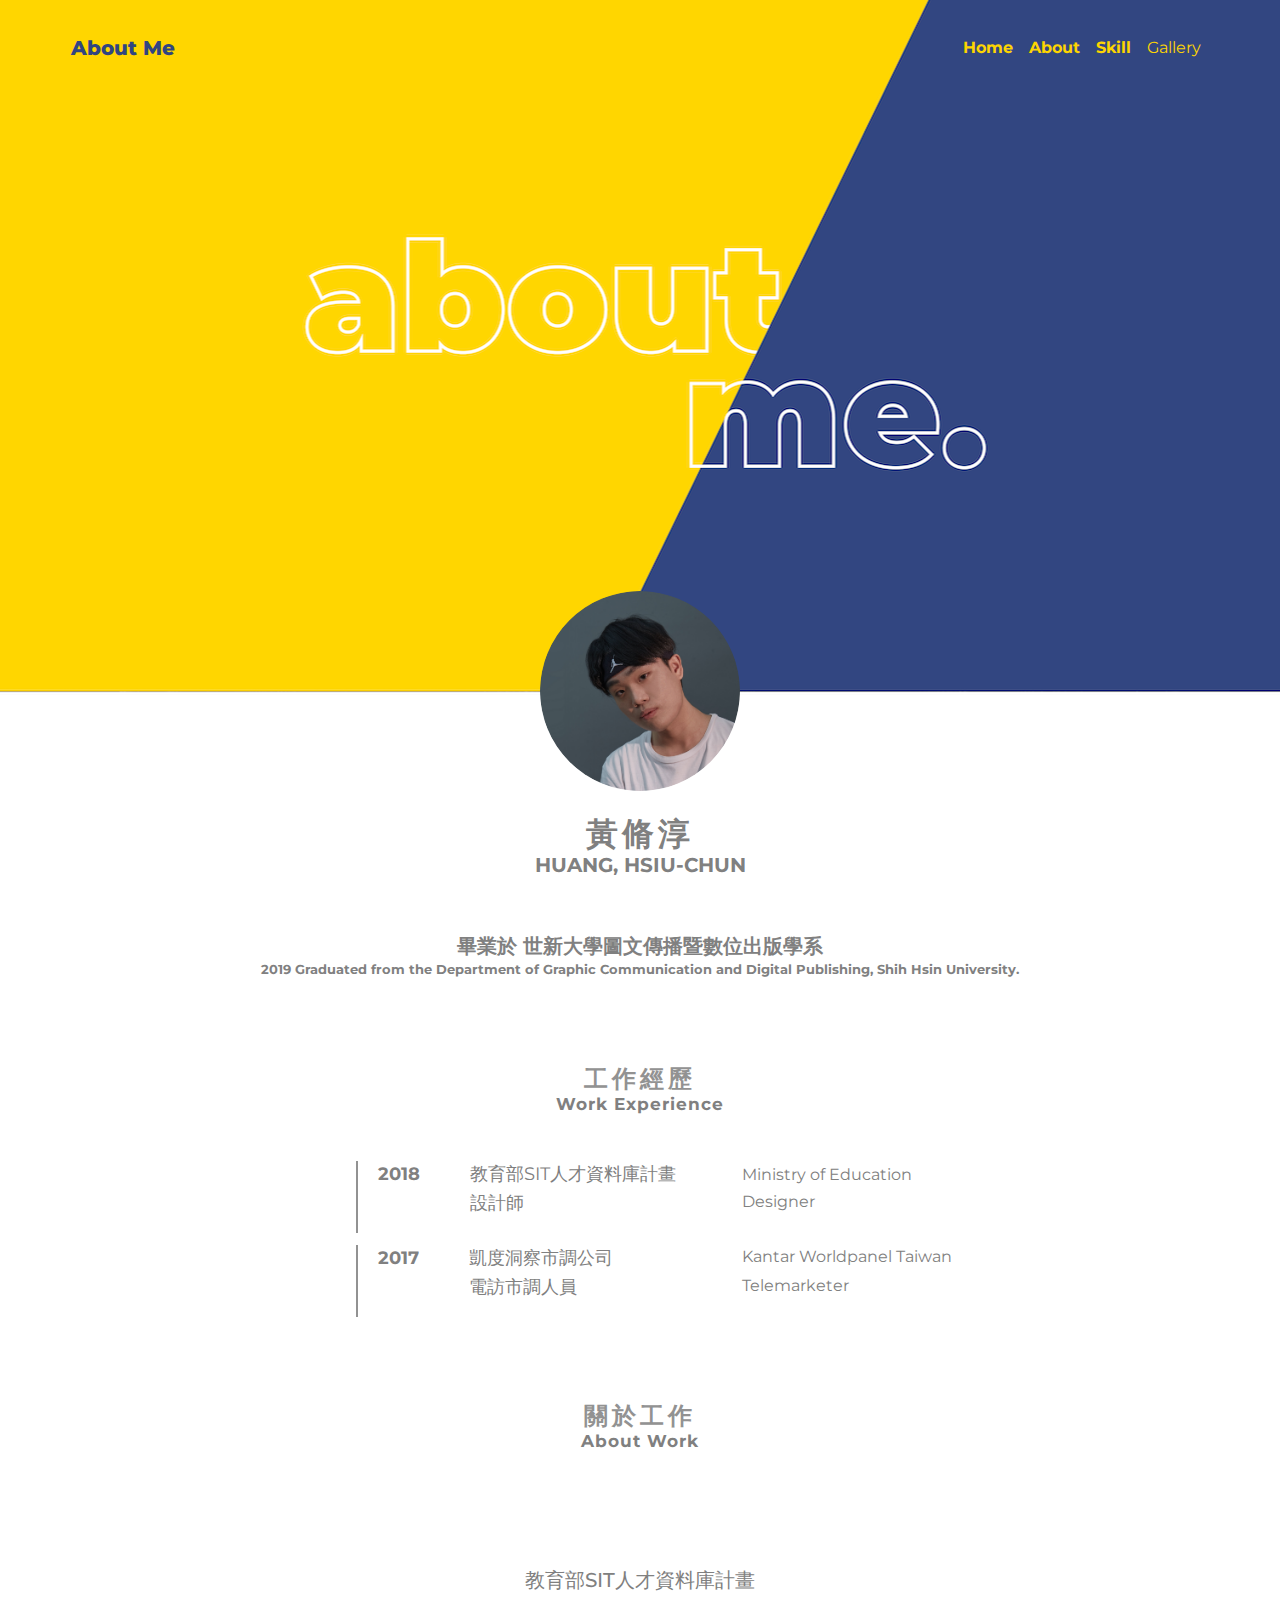
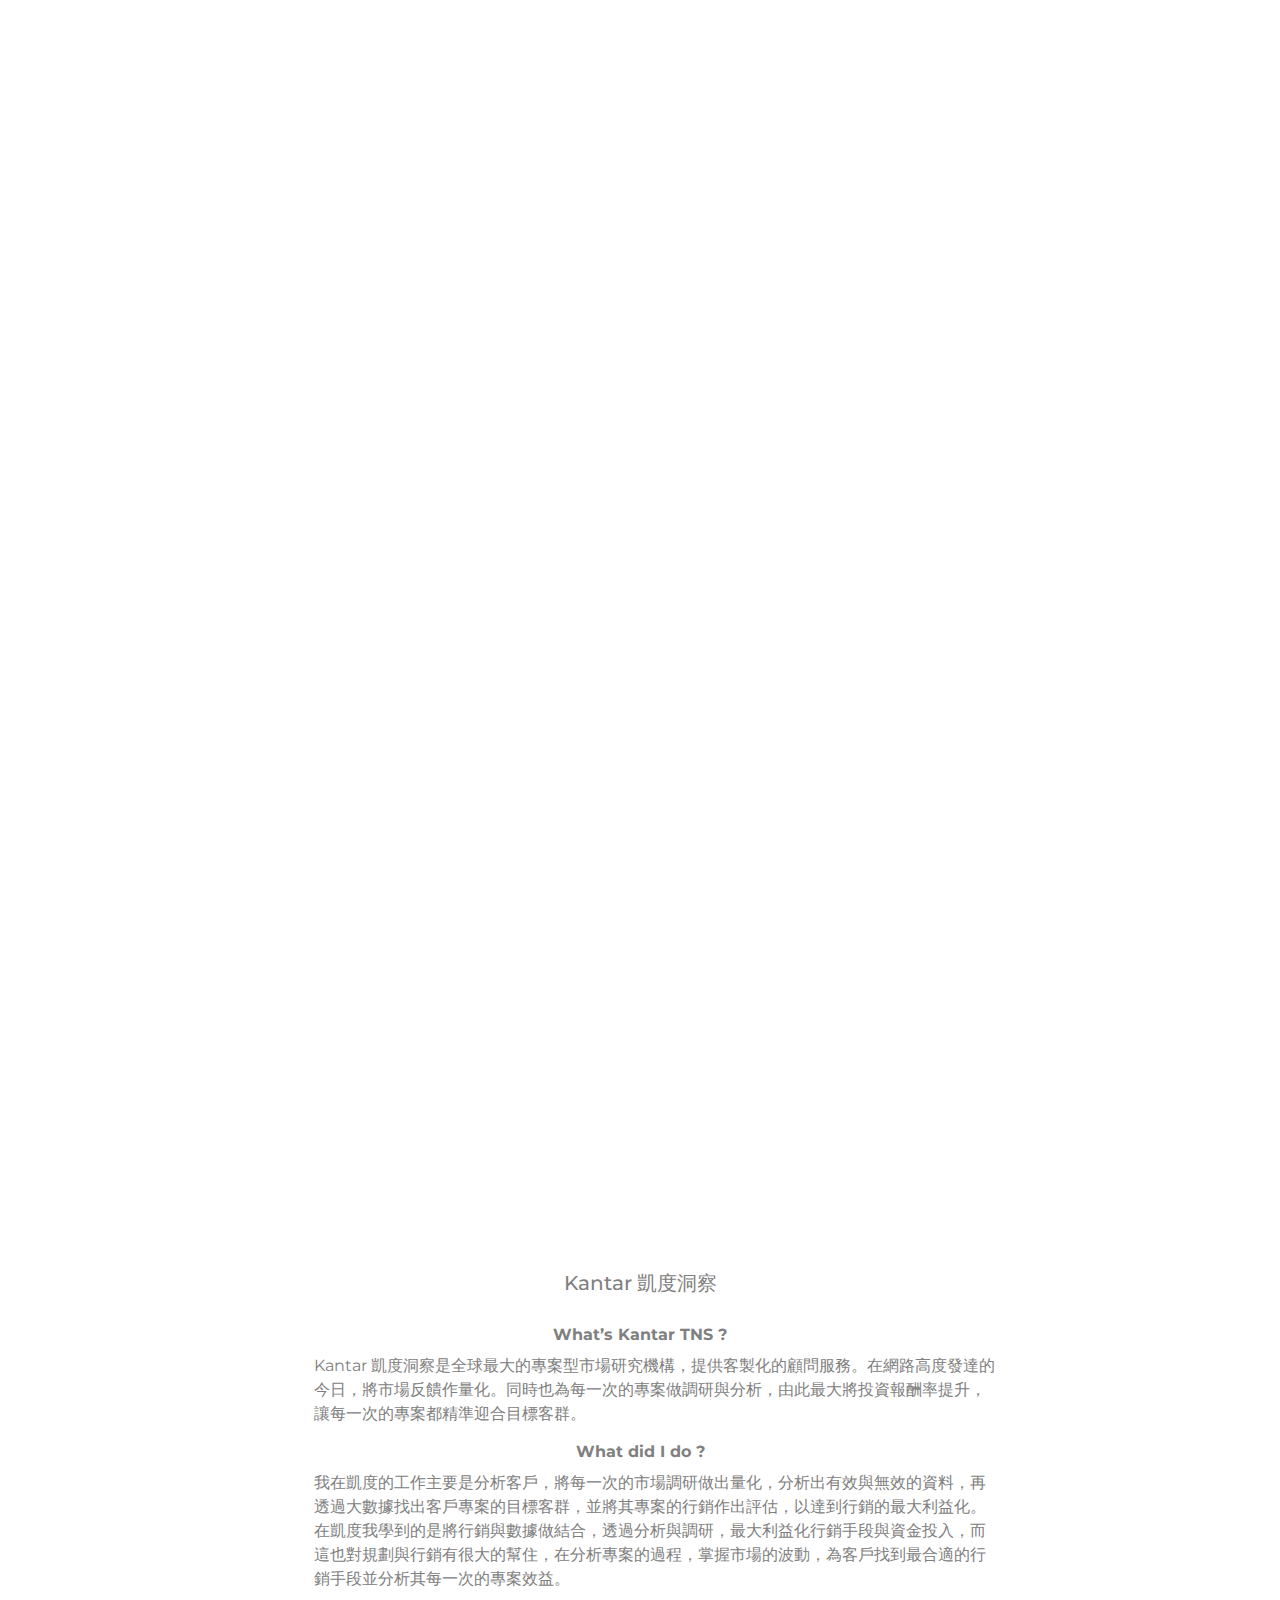
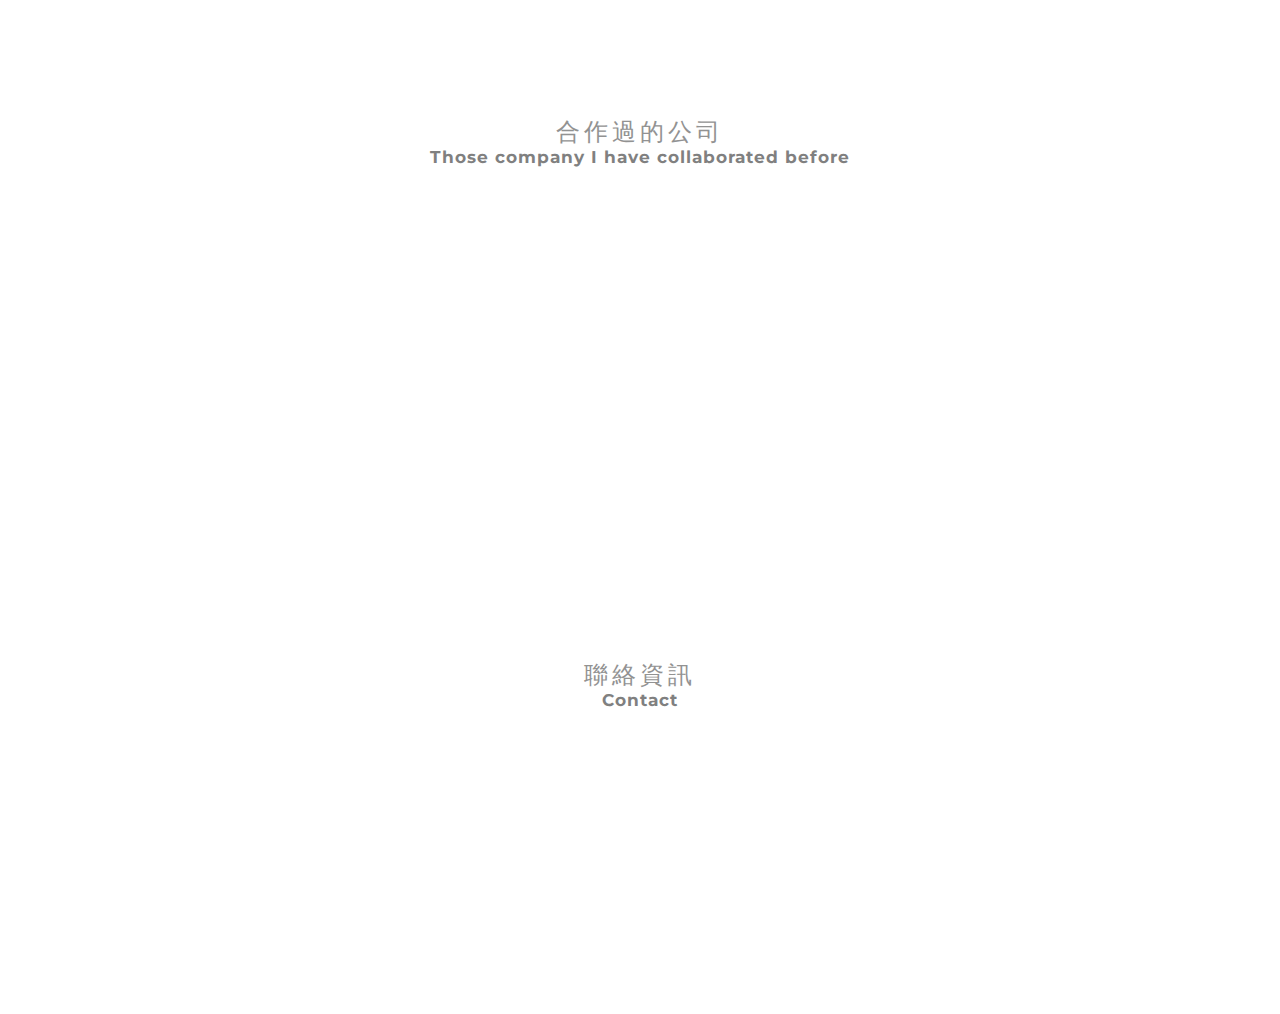
==== commit 2952929f: "Summary" ====
--- a/about.html
+++ b/about.html
@@ -1 +1,285 @@
-<!doctype html><html><head>  <meta charset="utf-8">  <meta name="keywords" content="">  <meta name="description" content="">  <meta name="viewport" content="width=device-width, initial-scale=1.0, viewport-fit=cover">  <link rel="shortcut icon" type="image/png" href="favicon.png">  <link rel="stylesheet" type="text/css" href="./css/bootstrap.min.css?964"><link rel="stylesheet" type="text/css" href="style.css?4465"><link rel="stylesheet" type="text/css" href="./css/animate.min.css?8240"><link rel="stylesheet" type="text/css" href="./css/font-awesome.min.css"><link href='https://fonts.googleapis.com/css?family=Montserrat&display=swap&subset=latin,latin-ext' rel='stylesheet' type='text/css'><link href='https://fonts.googleapis.com/css?family=Open+Sans:400,600,800,300&display=swap&subset=latin,latin-ext' rel='stylesheet' type='text/css'>  <title>HUANG, HSIU-CHUN</title>  <!-- Analytics --> <!-- Analytics END -->  </head><body><!-- Main container --><div class="page-container">  <!-- bloc-0 --><div class="bloc tc-taupe-gray none animated fadeInUp bg-about-1 d-bloc bg-t-edge bloc-fill-screen" id="bloc-0" data-appear-anim-style="fadeInUp"><div class="container fill-bloc-top-edge sticky-nav"><div class="row"><div class="col-12"><nav class="navbar row navbar-expand-md navbar-light" role="navigation"><a class="navbar-brand link-style ltc-dark-slate-blue" href="index.html">About Me</a><button id="nav-toggle" type="button" class="ui-navbar-toggler navbar-toggler border-0 p-0 mr-md-0 ml-auto" data-toggle="collapse" data-target=".navbar-25781" aria-expanded="false" aria-label="Toggle navigation"><span class="navbar-toggler-icon"></span></button><div class="collapse navbar-collapse navbar-25781"><ul class="site-navigation nav navbar-nav ml-auto"><li class="nav-item"><a href="index.html" class="nav-link ltc-gold-web-golden">Home</a></li><li class="nav-item"><a href="about.html" class="nav-link ltc-gold-web-golden"><strong>About</strong></a></li><li class="nav-item"><a href="skill.html" class="nav-link ltc-gold-web-golden"><strong>Skill</strong></a></li><li class="nav-item"><a href="gallery.html" class="nav-link ltc-gold-web-golden"><strong>Gallery</strong></a></li></ul></div></nav></div></div></div><div class="container"><div class="row"><div class="col-lg-12 hero-first-col-mb"><img src="img/lazyload-ph.png" data-src="img/圖傳大頭全身%2000732.png" class="img-fluid rounded-circle mx-auto d-block img-style Up animated fadeInUp lazyload" alt="圖傳大頭全身%2000732" data-appear-anim-style="fadeInUp" /><h2 class="mg-md text-lg-center h2-style text-md-center text-center"><strong>黃脩淳<br></strong></h2><h5 class="mg-md text-lg-center h4-style text-md-center text-center"><strong>HUANG, HSIU-CHUN</strong></h5><h5 class="mg-md text-lg-center text-md-center text-center h5-style"><strong>畢業於 世新大學圖文傳播暨數位出版學系</strong></h5><p class="text-lg-center p-9-style text-md-center text-center"><strong>2019 Graduated from the Department of Graphic Communication and Digital Publishing, Shih Hsin University.</strong></p><h4 class="mg-md text-lg-center h4-工作經歷-style tc-taupe-gray text-md-center text-center"><strong>工作經歷</strong></h4><h5 class="mg-md float-none text-center h5-margin-top"><strong>Work Experience</strong></h5><div class="blockquote container-div-style text-lg-left text-left"><div class="row row-margin-bottom"><div class="col-lg-2 col-md-2 col-4"><p class="p-12-bloc-0-style"><strong>2018</strong></p></div><div class="col-md-5 col-9 offset-1 bloc-bloc-0-margin-top col-lg-5 offset-lg-0 offset-md-0"><p class="p-13-style">教育部SIT人才資料庫計畫</p></div><div class="align-self-center offset-1 col-10 bloc-0-margin-top offset-lg-0 col-lg-4 col-md-4 offset-md-1"><p class="p-14-style">Ministry of Education</p></div></div><div class="row row-margin-bottom"><div class="col-lg-2 col-md-1 col-1 bloc-5325-margin-bottom"><p class="p-12-bloc-0-style"><br></p></div><div class="bloc-11025-margin-bottom col-md-2 offset-lg-0 offset-md-1 col-11 offset-1"><p class="p-13-style">設計師</p></div><div class="col-md-1 offset-md-4 offset-lg-3 offset-1 col-7 bloc-0-bloc-0-margin-top"><p class="p-14-style">Designer</p></div></div></div><div class="blockquote container-div-style text-lg-left"><div class="row"><div class="offset-lg-0 col-lg-2 col-md-1"><p class="p-16-style"><strong>2017</strong></p></div><div class="col-lg-5 offset-lg-0 offset-md-1 col-md-4 offset-1 bloc-5706-margin-top"><p class="p-17-style">凱度洞察市調公司</p></div><div class="col-md-6 offset-md-0 offset-lg--1 col-lg-5 col-12 offset--1"><p class="p-18-style">Kantar Worldpanel Taiwan</p></div></div><div class="row row-margin-top"><div class="offset-lg-0 col-lg-2 col-md-1"><p class="p-16-style"><br></p></div><div class="col-lg-5 offset-lg-0 col-md-3 offset-md-1 col-6 offset-1 bloc-15237-margin-top"><p class="p-17-style">電訪市調人員</p></div><div class="col offset-lg-0 offset-md-1"><p class="p-18-style">Telemarketer</p></div></div></div><h4 class="mg-md text-lg-center h4-工作經歷-style tc-taupe-gray text-md-center text-center"><strong>關於工作</strong></h4><h5 class="mg-md float-none text-center h5-margin-top"><strong>About Work</strong></h5><img src="img/lazyload-ph.png" data-src="img/1024px-ROC_Ministry_of_Education_Seal.svg.png" class="img-fluid mx-auto d-block img-11-bloc-0-style lazyload" alt="1024px ROC_Ministry_of_Education_Seal" /><h5 class="mg-md text-lg-center h5-margin-bottom text-md-center text-center">教育部SIT人才資料庫計畫</h5><div class="row animated fadeInRight" data-appear-anim-style="fadeInRight"><div class="col-md-1 col-lg-6"><div class="blocsapp-device blocsapp-device-imac animSpeedFast float-md-right float-lg-none d-lg-block d-md-none d-sm-block d-none"><a href="https://sitdatabase.moe.gov.tw/sitweb/default.aspx" target="_blank"><img src="img/lazyload-ph.png" data-src="img/截圖%202020-04-24%20下午10.29.12.png" class="img-fluid lazyload" alt="截圖%202020 04-24%20下午10.29.12-1" /></a></div></div><div class="animated col-md-10 offset-lg-0 col-lg-6 fadeInRight offset-md-0" data-appear-anim-style="fadeInRight"><h6 class="mg-md h6-style"><strong>What&rsquo;s SIT ?</strong></h6><img src="img/lazyload-ph.png" data-src="img/logo-3.jpg" class="img-fluid float-lg-none img-margin-bottom lazyload" alt="logo 3" /><p class="p-12-margin-top"><strong>SIT</strong> 是教育部統整歷年發放獎學金的外籍學生，做未來走向與追蹤人才資料蒐集用所成立的計劃案，在學校的引薦與教育部媒合之下，到此計劃案做接案實習工作。<br></p><h6 class="mg-md h6-bloc-0-margin-top"><strong>What did I do&nbsp;?</strong></h6><img src="img/lazyload-ph.png" data-src="img/logo-2.jpg" class="img-fluid float-lg-none img-margin-left lazyload" alt="logo 2" /><p class="p-13-margin-top">我在這份計畫中擔任設計職，為教育部所舉辦外籍生活動設計中英文邀請函、海報與印刷。掌握一個案子的處理流程與把控時間，學習如何與公部門溝通及應對，以及初次了解政府對於印刷品之用色的特殊規範，到最終在印刷廠看著作品一件件被大量集結成冊，是我第一次完整參與一個案子，讓我對一個計畫的掌控力更強，不論是時間、溝通抑或是作品方面。<br></p><a href="index.html" class="btn btn-style-none btn-d float-lg-none btn-more-style animated pulse none animLoopInfinite animSpeedLazy" data-appear-anim-style="pulse"><span class="fa fa-chevron-circle-right icon-spacer icon-dark-slate-blue"></span>點我看教育部人才資料庫官網</a></div></div><img src="img/lazyload-ph.png" data-src="img/kantar-tns-logo-3731749159.png" class="img-fluid mx-auto d-block img-11-style lazyload" alt="Kantar_GS_Members_Logos_600x400 2" /><h5 class="mg-md text-lg-center text-md-center text-center">Kantar 凱度洞察</h5><h6 class="mg-md text-lg-center h6-margin-top text-md-center text-center"><strong>What&rsquo;s Kantar TNS ?</strong></h6><p class="p-24-style">Kantar 凱度洞察是全球最大的專案型市場研究機構，提供客製化的顧問服務。在網路高度發達的今日，將市場反饋作量化。同時也為每一次的專案做調研與分析，由此最大將投資報酬率提升，讓每一次的專案都精準迎合目標客群。<br></p><h6 class="mg-md text-lg-center text-md-center text-center"><strong>What did I do ?</strong></h6><p class="p-24-style">我在凱度的工作主要是分析客戶，將每一次的市場調研做出量化，分析出有效與無效的資料，再透過大數據找出客戶專案的目標客群，並將其專案的行銷作出評估，以達到行銷的最大利益化。<br>在凱度我學到的是將行銷與數據做結合，透過分析與調研，最大利益化行銷手段與資金投入，而這也對規劃與行銷有很大的幫住，在分析專案的過程，掌握市場的波動，為客戶找到最合適的行銷手段並分析其每一次的專案效益。</p><div class="text-center"><a href="http://www.tns-global.com.tw/index.php" class="btn btn-style-none btn-d btn-more-style animated pulse animLoopInfinite none animSpeedLazy" data-appear-anim-style="pulse" target="_blank"><span class="fa fa-chevron-circle-right icon-spacer icon-dark-slate-blue"></span>點我看 Kantar TNS 官網</a></div><h4 class="mg-md text-lg-center h2-擅長軟體-style tc-taupe-gray text-md-center text-center">合作過的公司</h4><h5 class="mg-md float-none text-center h5-margin-top"><strong>Those company I have collaborated before</strong><br></h5></div><div class="col-lg-10 offset-lg-1 bloc-36045-margin-bottom offset-md-1 col-md-10"><div class="row animated puffIn align-items-start row-15-margin-top" data-appear-anim-style="puffIn"><div class="col-lg-3 col-md-3 offset-md-1 offset-lg-2 col-3 offset-1"><img src="img/lazyload-ph.png" data-src="img/1024px-ROC_Ministry_of_Education_Seal.svg.png" class="img-fluid d-block img-16-style lazyload" alt="1024px ROC_Ministry_of_Education_Seal" /></div><div class="col-lg-2 col-md-3 col-3"><img src="img/lazyload-ph.png" data-src="img/logo-bk.png" class="img-fluid d-block img-logo--style lazyload" alt="logo bk" /></div><div class="col-lg-2 col-md-3 offset-md-0 col-3 offset-1"><img src="img/lazyload-ph.png" data-src="img/大阪.jpg" class="img-fluid d-block img-18-style lazyload" alt="大阪" /></div><div class="bloc-19728-margin-top col-md-5 offset-md-0 offset-lg-1 col-5"><img src="img/lazyload-ph.png" data-src="img/賴媽媽.png" class="img-fluid mx-auto d-block img-19-style lazyload" alt="賴媽媽" /></div><div class="bloc-4731-margin-top col-lg-4 offset-lg-0 offset-md-0 col-md-7 col-7"><img src="img/lazyload-ph.png" data-src="img/logo-2.jpg" class="img-fluid d-block img-margin-top lazyload" alt="logo 2" /></div></div><h4 class="mg-md text-lg-center h2-擅長軟體-style tc-taupe-gray text-md-center text-center">聯絡資訊</h4><h5 class="mg-md float-none text-center h5-margin-top"><strong>Contact</strong></h5><div class="row row-21-margin-bottom"><div class="col-md-3 animated zoomIn col-6" data-appear-anim-style="zoomIn"><img src="img/lazyload-ph.png" data-src="img/unnamed-2-1.png" class="img-fluid mx-auto d-block img-24-style lazyload" alt="unnamed 2" /><p class="text-lg-center p-29-style text-md-center text-center"><strong>Phone<br>+886 939518830</strong></p></div><div class="col-md-3 animated zoomIn bloc-48160-margin-top col-6" data-appear-anim-style="zoomIn"><img src="img/lazyload-ph.png" data-src="img/unnamed-3-1.png" class="img-fluid mx-auto d-block img-25-bloc-0-style lazyload" alt="apple iphone-email-logo-clipart" /><p class="text-lg-center p-30-style text-md-center text-center"><strong>Gmail<br>ysesst92013</strong></p></div><div class="col-md-3 animated zoomIn bloc-33475-margin-top col-6" data-appear-anim-style="zoomIn"><img src="img/lazyload-ph.png" data-src="img/line-me-1.png" class="img-fluid mx-auto d-block img-26-style lazyload" alt="line me" /><p class="text-lg-center p-31-style text-md-center text-center"><strong>LINE<br>ysesst92015</strong></p></div><div class="col-md-3 animated zoomIn col-6 bloc-6976-margin-top" data-appear-anim-style="zoomIn"><img src="img/lazyload-ph.png" data-src="img/23dabe90dfaadb4565540727fdaa054a-1.png" class="img-fluid mx-auto d-block img-27-style lazyload" alt="23dabe90dfaadb4565540727fdaa054a" /><p class="p-32-margin-top text-lg-center text-md-center text-center"><strong>Facebook<br>黃脩淳</strong></p></div></div></div></div></div></div><!-- bloc-0 END --><!-- ScrollToTop Button --><a class="bloc-button btn btn-d scrollToTop" onclick="scrollToTarget('1',this)"><span class="fa fa-chevron-up"></span></a><!-- ScrollToTop Button END--><!-- bloc-6 --><div class="bloc l-bloc" id="bloc-6"><div class="container bloc-lg"><div class="row"><div class="col"><span class="empty-column"></span></div></div></div></div><!-- bloc-6 END --></div><!-- Main container END -->  <script src="./js/jquery-3.3.1.min.js?97"></script><script src="./js/bootstrap.bundle.min.js?6218"></script><script src="./js/blocs.min.js?5215"></script><script src="./js/lazysizes.min.js" defer></script><!-- Additional JS END --><!-- Preloader --><div id="page-loading-blocs-notifaction" class="page-preloader"></div><!-- Preloader END --></body></html>+<!doctype html>
+<html>
+<head>
+    <meta charset="utf-8">
+    <meta name="keywords" content="">
+    <meta name="description" content="">
+    <meta name="viewport" content="width=device-width, initial-scale=1.0, viewport-fit=cover">
+    <link rel="shortcut icon" type="image/png" href="favicon.png">
+    
+	<link rel="stylesheet" type="text/css" href="./css/bootstrap.min.css?8192">
+	<link rel="stylesheet" type="text/css" href="style.css?9933">
+	<link rel="stylesheet" type="text/css" href="./css/animate.min.css?9922">
+	<link rel="stylesheet" type="text/css" href="./css/font-awesome.min.css">
+	<link href='https://fonts.googleapis.com/css?family=Montserrat&display=swap&subset=latin,latin-ext' rel='stylesheet' type='text/css'>
+    <title>About</title>
+
+
+    
+<!-- Analytics -->
+ 
+<!-- Analytics END -->
+    
+</head>
+<body>
+<!-- Main container -->
+<div class="page-container">
+    
+<!-- bloc-0 -->
+<div class="bloc tc-taupe-gray none animated fadeInUp bg-about-1 bg-t-edge bloc-fill-screen l-bloc" id="bloc-0" data-appear-anim-style="fadeInUp">
+	<div class="container fill-bloc-top-edge sticky-nav">
+		<div class="row">
+			<div class="col-12">
+				<nav class="navbar row navbar-expand-md navbar-light" role="navigation">
+					<a class="navbar-brand link-style ltc-dark-slate-blue" href="index.html">About Me</a>
+					<button id="nav-toggle" type="button" class="ui-navbar-toggler navbar-toggler border-0 p-0 mr-md-0 ml-auto" data-toggle="collapse" data-target=".navbar-25781" aria-expanded="false" aria-label="Toggle navigation">
+						<span class="navbar-toggler-icon"></span>
+					</button>
+					<div class="collapse navbar-collapse navbar-25781">
+						<ul class="site-navigation nav navbar-nav ml-auto">
+							<li class="nav-item">
+								<a href="index.html" class="nav-link ltc-gold-web-golden"><strong>Home</strong></a>
+							</li>
+							<li class="nav-item">
+								<a href="about.html" class="nav-link ltc-gold-web-golden"><strong>About</strong></a>
+							</li>
+							<li class="nav-item">
+								<a href="skill.html" class="nav-link ltc-gold-web-golden"><strong>Skill</strong></a>
+							</li>
+							<li class="nav-item">
+								<a href="index.html" class="nav-link a-btn ltc-gold-web-golden">Gallery</a>
+							</li>
+						</ul>
+					</div>
+				</nav>
+			</div>
+		</div>
+	</div>
+	<div class="container">
+		<div class="row">
+			<div class="col-lg-12 hero-first-col-mb">
+				<img src="img/lazyload-ph.png" data-src="img/圖傳大頭全身%2000732.png" class="img-fluid rounded-circle mx-auto d-block img-style Up animated fadeInUp lazyload" alt="圖傳大頭全身%2000732" data-appear-anim-style="fadeInUp" />
+				<h2 class="mg-md text-lg-center h2-style text-md-center text-center">
+					<strong>黃脩淳<br></strong>
+				</h2>
+				<h5 class="mg-md text-lg-center h4-style text-md-center text-center">
+					<strong>HUANG, HSIU-CHUN</strong>
+				</h5>
+				<h5 class="mg-md text-lg-center text-md-center text-center h5-style">
+					<strong>畢業於 世新大學圖文傳播暨數位出版學系</strong>
+				</h5>
+				<p class="text-lg-center p-9-style text-md-center text-center">
+					<strong>2019 Graduated from the Department of Graphic Communication and Digital Publishing, Shih Hsin University.</strong>
+				</p>
+				<h4 class="mg-md text-lg-center h4-工作經歷-style tc-taupe-gray text-md-center text-center">
+					<strong>工作經歷</strong>
+				</h4>
+				<h5 class="mg-md float-none text-center h5-margin-top">
+					<strong>Work Experience</strong>
+				</h5>
+				<div class="blockquote container-div-style text-lg-left text-left">
+					<div class="row row-margin-bottom">
+						<div class="col-lg-2 col-md-2 col-4">
+							<p class="p-12-bloc-0-style">
+								<strong>2018</strong>
+							</p>
+						</div>
+						<div class="col-md-5 col-9 offset-1 bloc-bloc-0-margin-top col-lg-5 offset-lg-0 offset-md-0">
+							<p class="p-13-style">
+								教育部SIT人才資料庫計畫
+							</p>
+						</div>
+						<div class="align-self-center offset-1 col-10 bloc-0-margin-top offset-lg-0 col-lg-4 col-md-4 offset-md-1">
+							<p class="p-14-style">
+								Ministry of Education
+							</p>
+						</div>
+					</div>
+					<div class="row row-margin-bottom">
+						<div class="col-lg-2 col-md-1 col-1 bloc-5325-margin-bottom">
+							<p class="p-12-bloc-0-style">
+								<br>
+							</p>
+						</div>
+						<div class="bloc-11025-margin-bottom col-md-2 offset-lg-0 offset-md-1 col-11 offset-1">
+							<p class="p-13-style">
+								設計師
+							</p>
+						</div>
+						<div class="col-md-1 offset-md-4 offset-lg-3 offset-1 col-7 bloc-0-bloc-0-margin-top">
+							<p class="p-14-style">
+								Designer
+							</p>
+						</div>
+					</div>
+				</div>
+				<div class="blockquote container-div-style text-lg-left">
+					<div class="row">
+						<div class="offset-lg-0 col-lg-2 col-md-1">
+							<p class="p-16-style">
+								<strong>2017</strong>
+							</p>
+						</div>
+						<div class="col-lg-5 offset-lg-0 offset-md-1 col-md-4 offset-1 bloc-5706-margin-top">
+							<p class="p-17-style">
+								凱度洞察市調公司
+							</p>
+						</div>
+						<div class="col-md-6 offset-md-0 offset-lg--1 col-lg-5 col-12 offset--1">
+							<p class="p-18-style">
+								Kantar Worldpanel Taiwan
+							</p>
+						</div>
+					</div>
+					<div class="row row-margin-top">
+						<div class="offset-lg-0 col-lg-2 col-md-1">
+							<p class="p-16-style">
+								<br>
+							</p>
+						</div>
+						<div class="col-lg-5 offset-lg-0 col-md-3 offset-md-1 col-6 offset-1 bloc-15237-margin-top">
+							<p class="p-17-style">
+								電訪市調人員
+							</p>
+						</div>
+						<div class="col offset-lg-0 offset-md-1">
+							<p class="p-18-style">
+								Telemarketer
+							</p>
+						</div>
+					</div>
+				</div>
+				<h4 class="mg-md text-lg-center h4-工作經歷-style tc-taupe-gray text-md-center text-center">
+					<strong>關於工作</strong>
+				</h4>
+				<h5 class="mg-md float-none text-center h5-margin-top">
+					<strong>About Work</strong>
+				</h5><img src="img/lazyload-ph.png" data-src="img/1024px-ROC_Ministry_of_Education_Seal.svg.png" class="img-fluid mx-auto d-block img-11-bloc-0-style lazyload" alt="1024px ROC_Ministry_of_Education_Seal" />
+				<h5 class="mg-md text-lg-center h5-margin-bottom text-md-center text-center">
+					教育部SIT人才資料庫計畫
+				</h5>
+				<div class="row animated fadeInRight" data-appear-anim-style="fadeInRight">
+					<div class="col-md-1 col-lg-6">
+						<div class="blocsapp-device blocsapp-device-imac animSpeedFast float-md-right float-lg-none d-lg-block d-md-none d-sm-block d-none">
+							<a href="https://sitdatabase.moe.gov.tw/sitweb/default.aspx" target="_blank"><img src="img/lazyload-ph.png" data-src="img/截圖%202020-04-24%20下午10.29.12.png" class="img-fluid lazyload" alt="截圖%202020 04-24%20下午10.29.12-1" /></a>
+						</div>
+					</div>
+					<div class="animated col-md-10 offset-lg-0 col-lg-6 fadeInRight offset-md-0" data-appear-anim-style="fadeInRight">
+						<h6 class="mg-md">
+							<strong>What&rsquo;s SIT ?</strong>
+						</h6><img src="img/lazyload-ph.png" data-src="img/logo-3.jpg" class="img-fluid float-lg-none img-margin-bottom lazyload" alt="logo 3" />
+						<p class="p-12-margin-top">
+							<strong>SIT</strong> 是教育部統整歷年發放獎學金的外籍學生，做未來走向與追蹤人才資料蒐集用所成立的計劃案，在學校的引薦與教育部媒合之下，到此計劃案做接案實習工作。<br>
+						</p>
+						<h6 class="mg-md h6-bloc-0-margin-top">
+							<strong>What did I do&nbsp;?</strong>
+						</h6><img src="img/lazyload-ph.png" data-src="img/logo-2.jpg" class="img-fluid float-lg-none img-margin-left lazyload" alt="logo 2" />
+						<p class="p-13-margin-top">
+							我在這份計畫中擔任設計職，為教育部所舉辦外籍生活動設計中英文邀請函、海報與印刷。掌握一個案子的處理流程與把控時間，學習如何與公部門溝通及應對，以及初次了解政府對於印刷品之用色的特殊規範，到最終在印刷廠看著作品一件件被大量集結成冊，是我第一次完整參與一個案子，讓我對一個計畫的掌控力更強，不論是時間、溝通抑或是作品方面。<br>
+						</p><a href="index.html" class="btn btn-style-none btn-d float-lg-none btn-more-style animated pulse none animLoopInfinite animSpeedLazy" data-appear-anim-style="pulse"><span class="fa fa-chevron-circle-right icon-spacer icon-dark-slate-blue"></span>點我看教育部人才資料庫官網</a>
+					</div>
+				</div><img src="img/lazyload-ph.png" data-src="img/kantar-tns-logo-3731749159.png" class="img-fluid mx-auto d-block img-11-style lazyload" alt="Kantar_GS_Members_Logos_600x400 2" />
+				<h5 class="mg-md text-lg-center text-md-center text-center">
+					Kantar 凱度洞察
+				</h5>
+				<h6 class="mg-md text-lg-center h6-margin-top text-md-center text-center">
+					<strong>What&rsquo;s Kantar TNS ?</strong>
+				</h6>
+				<p class="p-24-style">
+					Kantar 凱度洞察是全球最大的專案型市場研究機構，提供客製化的顧問服務。在網路高度發達的今日，將市場反饋作量化。同時也為每一次的專案做調研與分析，由此最大將投資報酬率提升，讓每一次的專案都精準迎合目標客群。<br>
+				</p>
+				<h6 class="mg-md text-lg-center text-md-center text-center">
+					<strong>What did I do ?</strong>
+				</h6>
+				<p class="p-24-style">
+					我在凱度的工作主要是分析客戶，將每一次的市場調研做出量化，分析出有效與無效的資料，再透過大數據找出客戶專案的目標客群，並將其專案的行銷作出評估，以達到行銷的最大利益化。<br>在凱度我學到的是將行銷與數據做結合，透過分析與調研，最大利益化行銷手段與資金投入，而這也對規劃與行銷有很大的幫住，在分析專案的過程，掌握市場的波動，為客戶找到最合適的行銷手段並分析其每一次的專案效益。
+				</p>
+				<div class="text-center">
+					<a href="http://www.tns-global.com.tw/index.php" class="btn btn-style-none btn-d btn-more-style animated pulse animLoopInfinite none animSpeedLazy" data-appear-anim-style="pulse" target="_blank"><span class="fa fa-chevron-circle-right icon-spacer icon-dark-slate-blue"></span>點我看 Kantar TNS 官網</a>
+				</div>
+				<h4 class="mg-md text-lg-center h2-擅長軟體-style tc-taupe-gray text-md-center text-center">
+					合作過的公司
+				</h4>
+				<h5 class="mg-md float-none text-center h5-margin-top">
+					<strong>Those company I have collaborated before</strong><br>
+				</h5>
+			</div>
+			<div class="col-lg-10 offset-lg-1 bloc-36045-margin-bottom offset-md-1 col-md-10">
+				<div class="row animated puffIn align-items-start row-15-margin-top" data-appear-anim-style="puffIn">
+					<div class="col-lg-3 col-md-3 offset-md-1 offset-lg-2 col-3 offset-1">
+						<img src="img/lazyload-ph.png" data-src="img/1024px-ROC_Ministry_of_Education_Seal.svg.png" class="img-fluid d-block img-16-style lazyload" alt="1024px ROC_Ministry_of_Education_Seal" />
+					</div>
+					<div class="col-lg-2 col-md-3 col-3">
+						<img src="img/lazyload-ph.png" data-src="img/logo-bk.png" class="img-fluid d-block img-logo--style lazyload" alt="logo bk" />
+					</div>
+					<div class="col-lg-2 col-md-3 offset-md-0 col-3 offset-1">
+						<img src="img/lazyload-ph.png" data-src="img/大阪.jpg" class="img-fluid d-block img-18-style lazyload" alt="大阪" />
+					</div>
+					<div class="bloc-19728-margin-top col-md-5 offset-md-0 offset-lg-1 col-5">
+						<img src="img/lazyload-ph.png" data-src="img/賴媽媽.png" class="img-fluid mx-auto d-block img-19-style lazyload" alt="賴媽媽" />
+					</div>
+					<div class="bloc-4731-margin-top col-lg-4 offset-lg-0 offset-md-0 col-md-7 col-7">
+						<img src="img/lazyload-ph.png" data-src="img/logo-2.jpg" class="img-fluid d-block img-margin-top lazyload" alt="logo 2" />
+					</div>
+				</div>
+				<h4 class="mg-md text-lg-center h2-擅長軟體-style tc-taupe-gray text-md-center text-center">
+					聯絡資訊
+				</h4>
+				<h5 class="mg-md float-none text-center h5-margin-top">
+					<strong>Contact</strong>
+				</h5>
+				<div class="row row-21-margin-bottom">
+					<div class="col-md-3 animated zoomIn col-6" data-appear-anim-style="zoomIn">
+						<img src="img/lazyload-ph.png" data-src="img/unnamed-2.png" class="img-fluid mx-auto d-block img-24-style lazyload" alt="unnamed 2" />
+						<p class="text-lg-center p-29-style text-md-center text-center">
+							<strong>Phone<br>+886 939518830</strong>
+						</p>
+					</div>
+					<div class="col-md-3 animated zoomIn bloc-48160-margin-top col-6" data-appear-anim-style="zoomIn">
+						<img src="img/lazyload-ph.png" data-src="img/unnamed-3.png" class="img-fluid mx-auto d-block img-25-bloc-0-style lazyload" alt="apple iphone-email-logo-clipart" />
+						<p class="text-lg-center p-30-style text-md-center text-center">
+							<strong>Gmail<br>ysesst92013</strong>
+						</p>
+					</div>
+					<div class="col-md-3 animated zoomIn bloc-33475-margin-top col-6" data-appear-anim-style="zoomIn">
+						<img src="img/lazyload-ph.png" data-src="img/line-me.png" class="img-fluid mx-auto d-block img-26-style lazyload" alt="line me" />
+						<p class="text-lg-center p-31-style text-md-center text-center">
+							<strong>LINE<br>ysesst92015</strong>
+						</p>
+					</div>
+					<div class="col-md-3 animated zoomIn col-6" data-appear-anim-style="zoomIn">
+						<img src="img/lazyload-ph.png" data-src="img/23dabe90dfaadb4565540727fdaa054a.png" class="img-fluid mx-auto d-block img-27-style lazyload" alt="23dabe90dfaadb4565540727fdaa054a" />
+						<p class="p-32-margin-top text-lg-center text-md-center text-center">
+							<strong>Facebook<br>黃脩淳</strong>
+						</p>
+					</div>
+				</div>
+			</div>
+		</div>
+	</div>
+</div>
+<!-- bloc-0 END -->
+
+<!-- ScrollToTop Button -->
+<a class="bloc-button btn btn-d scrollToTop" onclick="scrollToTarget('1',this)"><span class="fa fa-chevron-up"></span></a>
+<!-- ScrollToTop Button END-->
+
+
+</div>
+<!-- Main container END -->
+    
+
+<script src="./js/jquery-3.3.1.min.js?7314"></script>
+<script src="./js/bootstrap.bundle.min.js?8422"></script>
+<script src="./js/blocs.min.js?5593"></script>
+<script src="./js/lazysizes.min.js" defer></script>
+<!-- Additional JS END -->
+
+
+
+<!-- Preloader -->
+<div id="page-loading-blocs-notifaction" class="page-preloader"></div>
+<!-- Preloader END -->
+
+</body>
+</html>
--- a/style.css
+++ b/style.css
@@ -1 +1,1761 @@
- body{margin:0;padding:0;  background:#FFFFFF;  overflow-x:hidden;  -webkit-font-smoothing: antialiased;  -moz-osx-font-smoothing: grayscale;}.page-container{overflow-x:hidden;} a,button{transition: background .3s ease-in-out;outline: none!important;} a:hover{text-decoration: none; cursor:pointer;}.page-preloader{position: fixed;top: 0;bottom: 0;width: 100%;z-index:100000;background:#FFFFFF url("img/pageload-spinner.gif") no-repeat center center;}.bloc{width:100%;clear:both;background: 50% 50% no-repeat;padding:0 50px;-webkit-background-size: cover;-moz-background-size: cover;-o-background-size: cover;background-size: cover;position:relative;display:flex;}.bloc .container{padding-left:0;padding-right:0;}.bloc-lg{padding:100px 50px;}.bloc-fill-screen{min-height:100vh;display: flex;flex-direction: column;padding-top:20px;padding-bottom:20px;}.bloc-fill-screen > .container{align-self: flex-middle;flex-grow: 1;display: flex;}.bloc-fill-screen > .container > .row{flex-grow: 1;align-self: center;width:100%;}.bloc-fill-screen .fill-bloc-top-edge, .bloc-fill-screen .fill-bloc-bottom-edge{flex-grow: 0;}.bloc-fill-screen .fill-bloc-top-edge{align-self: flex-start;}.bloc-fill-screen .fill-bloc-bottom-edge{align-self: flex-end;}.bg-center,.bg-l-edge,.bg-r-edge,.bg-t-edge,.bg-b-edge,.bg-tl-edge,.bg-bl-edge,.bg-tr-edge,.bg-br-edge,.bg-repeat{-webkit-background-size: auto!important;-moz-background-size: auto!important;-o-background-size: auto!important;background-size: auto!important;}.bg-t-edge{background: top no-repeat;}.bg-b-edge{background: bottom no-repeat;}.b-parallax{background-attachment:fixed;}@media (hover: none) {.b-parallax{background-attachment:scroll;}}.d-bloc{color:rgba(255,255,255,.7);}.d-bloc button:hover{color:rgba(255,255,255,.9);}.d-bloc .icon-round,.d-bloc .icon-square,.d-bloc .icon-rounded,.d-bloc .icon-semi-rounded-a,.d-bloc .icon-semi-rounded-b{border-color:rgba(255,255,255,.9);}.d-bloc .divider-h span{border-color:rgba(255,255,255,.2);}.d-bloc .a-btn,.d-bloc .navbar a, .d-bloc a .icon-sm, .d-bloc a .icon-md, .d-bloc a .icon-lg, .d-bloc a .icon-xl, .d-bloc h1 a, .d-bloc h2 a, .d-bloc h3 a, .d-bloc h4 a, .d-bloc h5 a, .d-bloc h6 a, .d-bloc p a{color:rgba(255,255,255,.6);}.d-bloc .a-btn:hover,.d-bloc .navbar a:hover,.d-bloc a:hover .icon-sm, .d-bloc a:hover .icon-md, .d-bloc a:hover .icon-lg, .d-bloc a:hover .icon-xl, .d-bloc h1 a:hover, .d-bloc h2 a:hover, .d-bloc h3 a:hover, .d-bloc h4 a:hover, .d-bloc h5 a:hover, .d-bloc h6 a:hover, .d-bloc p a:hover{color:rgba(255,255,255,1);}.d-bloc .navbar-toggle .icon-bar{background:rgba(255,255,255,1);}.d-bloc .btn-wire,.d-bloc .btn-wire:hover{color:rgba(255,255,255,1);border-color:rgba(255,255,255,1);}.d-bloc .card{color:rgba(0,0,0,.5);}.d-bloc .card button:hover{color:rgba(0,0,0,.7);}.d-bloc .card icon{border-color:rgba(0,0,0,.7);}.d-bloc .card .divider-h span{border-color:rgba(0,0,0,.1);}.d-bloc .card .a-btn{color:rgba(0,0,0,.6);}.d-bloc .card .a-btn:hover{color:rgba(0,0,0,1);}.d-bloc .card .btn-wire, .d-bloc .card .btn-wire:hover{color:rgba(0,0,0,.7);border-color:rgba(0,0,0,.3);}.d-bloc .card,.l-bloc{color:rgba(0,0,0,.5);}.d-bloc .card button:hover,.l-bloc button:hover{color:rgba(0,0,0,.7);}.l-bloc .icon-round,.l-bloc .icon-square,.l-bloc .icon-rounded,.l-bloc .icon-semi-rounded-a,.l-bloc .icon-semi-rounded-b{border-color:rgba(0,0,0,.7);}.d-bloc .card .divider-h span,.l-bloc .divider-h span{border-color:rgba(0,0,0,.1);}.d-bloc .card .a-btn,.l-bloc .a-btn,.l-bloc .navbar a,.l-bloc a .icon-sm, .l-bloc a .icon-md, .l-bloc a .icon-lg, .l-bloc a .icon-xl, .l-bloc h1 a, .l-bloc h2 a, .l-bloc h3 a, .l-bloc h4 a, .l-bloc h5 a, .l-bloc h6 a, .l-bloc p a{color:rgba(0,0,0,.6);}.d-bloc .card .a-btn:hover,.l-bloc .a-btn:hover,.l-bloc .navbar a:hover, .l-bloc a:hover .icon-sm, .l-bloc a:hover .icon-md, .l-bloc a:hover .icon-lg, .l-bloc a:hover .icon-xl, .l-bloc h1 a:hover, .l-bloc h2 a:hover, .l-bloc h3 a:hover, .l-bloc h4 a:hover, .l-bloc h5 a:hover, .l-bloc h6 a:hover, .l-bloc p a:hover{color:rgba(0,0,0,1);}.l-bloc .navbar-toggle .icon-bar{color:rgba(0,0,0,.6);}.d-bloc .card .btn-wire,.d-bloc .card .btn-wire:hover,.l-bloc .btn-wire,.l-bloc .btn-wire:hover{color:rgba(0,0,0,.7);border-color:rgba(0,0,0,.3);}.hero .hero-nav{padding-left:inherit;padding-right:inherit;}.sticky-nav.sticky{position:fixed;top:0;z-index:1000;box-shadow:0 1px 2px rgba(0,0,0,.3); transition: all .2s ease-out;}.fill-bloc-top-edge.sticky{background-color:rgba(0, 0, 0, 0);width:100%;max-width: 100%;margin-top: 0;left:0;right:0;}.fill-bloc-top-edge.sticky .navbar{max-width: 1170px;margin: 0 auto;}.navbar-light .navbar-nav .nav-link {color: rgb(64, 64, 64);}.btco-menu li > a {padding: 10px 15px;color: #000;}.btco-menu .active a:focus,.btco-menu li a:focus ,.navbar > .show > a:focus{background: transparent;outline: 0;}.dropdown-menu .show > .dropdown-toggle::after{transform: rotate(-90deg);}.mg-md{margin-top:10px;margin-bottom:20px;}.btn-d,.btn-d:hover,.btn-d:focus{color:#FFF;background:rgba(0,0,0,.3);}button{outline: none!important;}.btn-style-none,.btn-style-none:hover,.btn-style-none:active,.btn-style-none:focus{background:none;box-shadow: none;padding:0;}.btn-wire{background:transparent!important;border:2px solid transparent;}.btn-wire:hover{background:transparent!important;border:2px solid transparent;}.icon-spacer{margin-right:5px;}.icon-md{font-size:30px!important;}.blockquote{padding:0 20px;border-left:2px solid;}.blockquote.text-right{border-left:0;border-right:2px solid;}.card-sq, .card-sq .card-header, .card-sq .card-footer{border-radius:0;}.card-rd{border-radius:30px;}.card-rd .card-header{border-radius:29px 29px 0 0;}.card-rd .card-footer{border-radius:0 0 29px 29px;}.divider-h{padding:20px 0;width:100%;display:inline-block;}.divider-h span{display: block;border-top:1px solid transparent;}.divider-half{width: 50%;margin: 0 auto;}.dropdown-menu .divider-h,.dropdown-menu .divider-half{padding:0;}.scrollToTop{width:40px;height:40px;position:fixed;bottom:20px;right:20px;opacity: 0;z-index: 500;transition: all .3s ease-in-out;}.scrollToTop span{margin-top: 6px;}.showScrollTop{font-size: 14px;opacity: 1;}.blocsapp-device-imac{background-repeat:no-repeat;background-size:contain;background-position:center;display: block;width:100%;height:auto;padding: 4% 8.5% 23.7%;background-image:url("img/Apple-iMac.png");}.blocsapp-device-imac img{width:100%;height:auto;margin: 0 auto;}.blocsapp-device-imac .embed-responsive{padding-bottom: 56.25%;}.blocsapp-device-mb{background-repeat:no-repeat;background-size:contain;background-position:center;display: block;width:100%;height:auto;padding: 3.6% 15% 7.5%;}.blocsapp-device-mb img{width:100%;height:auto;margin: 0 auto;}.blocsapp-device-mb .embed-responsive{padding-bottom: 65%;width: 103.1%;left: -1.5%;}.mb-space-grey{background-image:url("img/Apple-Macbook-Space-Grey.png");}h1,h2,h3,h4,h5,h6,p,label,.btn,a{font-family:"Montserrat";color:#808080!important;}.container{max-width:1140px;}.feature-col-mt{margin-top:29px;}.hero-first-col-mb{margin-bottom:30px;}.link-style{font-family:"Montserrat";font-weight:800;}.img-style{width:200px;height:200px;margin-bottom:24px;margin-top:515px;}.h2-style{letter-spacing:4px;font-size:32px;font-family:"Open Sans";font-weight:600;}.h1-margin-top{margin-top:44px;}.img-bloc-0-style{width:81px;border-radius:0px 0px 0px 0px;}.h2-擅長軟體-style{letter-spacing:4px;margin-top:85px;font-size:24px;font-family:"Open Sans";font-weight:600;}.carousel-margin-right{margin:-26px -1px 24px 1px;}.list-margin-top{margin-top:83px;margin-bottom:-18px;}.img-6-style{margin-right:1px;width:80px;height:78px;border-radius:0px 0px 0px 0px;}.img-margin-right{margin-right:68px;width:80px;height:78px;}.p-style{margin-top:12px;font-family:Montserrat;font-weight:600;}.p-bloc-0-style{margin-top:13px;font-family:Montserrat;font-weight:600;}.img-8-style{width:80px;height:78px;}.p-margin-top{margin-top:13px;font-family:Montserrat;font-weight:600;}.img-9-style{width:80px;height:78px;}.p-bloc-0-margin-top{margin-top:12px;font-family:Montserrat;font-weight:600;}.h4-style{font-family:Montserrat;margin-top:-20px;background-color:transparent;font-weight:600;}.h5-margin-top{margin-top:-20px;font-size:17px;letter-spacing:1px;margin-bottom:47px;font-family:Montserrat;font-weight:600;}.p-2-style{width:86.34%;margin-left:1px;margin-bottom:16px;margin-top:-11px;}.p-4-style{width:62.84%;margin-left:34px;margin-top:-11px;}.p-6-style{width:75.96%;margin-left:34px;margin-bottom:31px;margin-top:-11px;}.p-8-style{width:74.86%;margin-left:39px;margin-top:13px;}.list-style{width:36.46%;}.container-div-style{width:61.11%;margin-left:286px;margin-top:26px;margin-bottom:10px;}.container-div-margin-top{margin-top:26px;}.h3-margin-bottom{margin-top:37px;margin-left:222px;width:55.25%;}.p-margin-left{margin-left:223px;width:57.27%;}.btn-style{font-weight:bold;background-color:#7F807E;font-family:"Montserrat";text-decoration:none;margin-top:4px;border-radius:17.5px 17.5px 17.5px 17.5px;}.p-5-margin-top{margin-top:10px;font-family:Montserrat;font-weight:600;}.device-margin-top{margin-top:-34px;margin-bottom:20px;}.container-div-bloc-0-margin-top{margin-top:63px;margin-bottom:10px;}.device-bloc-0-margin-top{margin-top:135px;}.icon-margin-top{margin-top:39px;margin-bottom:0px;}.h3-style{width:7.98%;border-style:none;margin-top:38px;text-transform:lowercase;font-family:"Montserrat";color:#3365BD!important;border-radius:100px 100px 100px 100px;border-width:11px 11px 11px 11px;}.icon-bloc-0-margin-top{margin-top:-3px;margin-bottom:-15px;}.btn-more-style{font-weight:bold;color:#3365BD!important;}.container-div-margin-left{margin-left:434px;width:17.68%;}.p-1-bloc-0-style{font-size:13px;margin-top:-18px;font-family:Montserrat;font-weight:600;}.row-margin-left{margin-left:4px;width:98.48%;}.img-finalcutx--style{width:85px;height:86px;margin-top:0px;border-radius:0px 0px 0px 0px;}.p-7-margin-top{margin-top:4px;font-family:Montserrat;font-weight:600;}.p-9-style{font-size:13px;margin-top:-18px;}.h4-工作經歷-style{letter-spacing:4px;margin-top:85px;}.p-10-margin-top{margin-top:-21px;width:41.82%;margin-left:288px;}.p-12-style{width:100%;font-size:18px;}.img-11-style{width:180px;margin-top:119px;}.img-11-bloc-0-style{width:60px;}.device-margin-right{width:500px;margin-right:-2px;}.img-12-style{width:70px;margin-top:-17px;margin-bottom:-6px;height:70px;}.h5-margin-bottom{margin-bottom:39px;}.img-margin-left{margin-left:-5px;margin-top:-24px;width:312px;}.p-13-margin-top{margin-top:4px;}.img-margin-bottom{width:302px;margin-top:-12px;}.p-12-margin-top{margin-top:10px;}.p-10-style{font-size:16px;width:100%;margin-top:15px;}.p-11-style{font-size:16px;margin-top:17px;}.p-12-bloc-0-style{width:94.55%;font-size:18px;}.p-13-style{font-size:18px;margin-left:-22px;}.p-0-style{font-size:16px;}.p-14-style{font-size:16px;margin-left:-35px;}.row-margin-bottom{margin-bottom:-14px;}.p-16-style{font-size:18px;}.p-17-style{font-size:18px;margin-left:-23px;width:76.04%;}.p-18-style{font-size:16px;width:100%;margin-left:-35px;}.row-margin-top{margin-top:-14px;}.p-24-style{width:60%;margin-left:244px;margin-top:-10px;}.h6-margin-top{margin-top:30px;}.img-16-style{width:81px;margin-right:27px;margin-left:75px;}.img-logo--margin-right{width:61px;margin-left:19px;}.img-20-style{width:60px;margin-left:109px;}.img-18-style{width:83px;margin-top:0px;margin-left:48px;}.img-unnamed-style{width:50px;height:50px;margin-top:-1px;}.img-logo-style{width:330px;margin-top:22px;}.img-19-style{width:213px;margin-top:0px;margin-left:-6px;margin-bottom:10px;}.img-logo--style{width:84px;margin-left:17px;}.bloc-19728-margin-top{margin-top:22px;}.img-margin-top{margin-top:37px;margin-left:0px;}.img-unnamed-margin-top{margin-top:9px;width:171px;margin-left:0px;}.img-bloc-0-margin-top{margin-top:23px;margin-left:-55px;}.bloc-4731-margin-top{margin-top:-8px;}.bloc-46405-margin-top{margin-top:19px;}.img-23-style{width:50px;height:50px;margin-left:22px;}.img-line--style{width:60px;height:60px;margin-top:-7px;}.img-25-style{width:65px;height:65px;margin-top:-12px;margin-left:43px;border-radius:0px 0px 0px 0px;}.bloc-48652-margin-top{margin-top:1px;}.row-bloc-0-margin-top{margin-top:11px;margin-bottom:91px;}.row-bloc-0-margin-left{margin-left:-13px;}.p-27-style{font-size:13px;width:100%;margin-left:-18px;}.p-28-style{font-size:13px;}.p-29-style{font-size:16px;letter-spacing:0px;margin-left:-4px;margin-top:12px;}.p-26-style{font-size:13px;width:100%;margin-left:41px;}.bloc-36045-margin-bottom{margin-bottom:-73px;}.h4-聯絡資訊-style{letter-spacing:4px;}.h5-contact-margin-top{margin-top:-16px;}.img-9-unnamed-style{width:70px;height:70px;margin-top:-17px;}.img-10-style{width:90px;height:90px;margin-top:-21px;}.img-11-line--style{width:70px;margin-top:-14px;margin-bottom:-6px;height:70px;}.divider-margin-top{margin-top:-22px;}.divider-bloc-0-margin-top{margin-top:-22px;}.divider-padding{margin-top:-22px;}.divider-0-margin-top{margin-top:-22px;}.img-24-style{width:70px;height:70px;margin-top:-15px;}.img-25-bloc-0-style{height:90px;width:90px;margin-top:-13px;}.img-26-style{width:70px;height:70px;margin-top:-16px;}.img-27-style{width:70px;height:70px;margin-top:-16px;}.p-32-margin-top{margin-top:10px;}.row-21-margin-bottom{margin-bottom:166px;margin-top:67px;}.bloc-48160-margin-top{margin-top:-11px;}.p-1-style{font-family:"Open Sans";font-weight:800;}.p-9-bloc-0-style{margin-top:-4px;}.p-31-style{margin-top:11px;}.row-margin-right{margin-bottom:0px;}.tc-taupe-gray{color:#929292!important;}.wire-btn-taupe-gray{color:#929292!important;border-color:#929292!important;}.ltc-dark-slate-blue{color:#314580!important;}.ltc-dark-slate-blue:hover{color:#273766!important;}.ltc-gold-web-golden{color:#FDD500!important;}.ltc-gold-web-golden:hover{color:#caaa00!important;}.icon-taupe-gray{color:#929292!important;border-color:#929292!important;}.icon-dark-slate-blue{color:#314580!important;border-color:#314580!important;}.bg-海報-22{background-image:url("img/海報-22.png");}.bg-about-1{background-image:url("img/about_1.png");}@media (max-width: 1024px){  .bloc{ padding-left: 20px;   padding-right: 20px;  }  .bloc.full-width-bloc, .bloc-tile-2.full-width-bloc .container, .bloc-tile-3.full-width-bloc .container, .bloc-tile-4.full-width-bloc .container{ padding-left: 0;   padding-right: 0;  }}@media (max-width: 991px){  .container{width:100%;}  .page-container, #hero-bloc{overflow-x: hidden;position: relative;}   .bloc{padding-left: constant(safe-area-inset-left);padding-right: constant(safe-area-inset-right);}   .bloc-group, .bloc-group .bloc{display:block;width:100%;}}@media (max-width: 767px){  .page-container{ overflow-x: hidden; position:relative;  }  .bloc-tile-2 .container, .bloc-tile-3 .container, .bloc-tile-4 .container{ padding-left:0;padding-right:0;  }  .a-block{ padding:0 10px;  }  .btn-dwn{   display:none;   }  .voffset{ margin-top:5px;  }  .voffset-md{ margin-top:20px;  }  .voffset-lg{ margin-top:30px;  }  form{ padding:5px;  }  .close-lightbox{ display:inline-block;  }  .blocsapp-device-iphone5{ background-size: 216px 425px; padding-top:60px; width:216px; height:425px;  }  .blocsapp-device-iphone5 img{ width: 180px; height: 320px;  }}@media (max-width: 991px){.bloc-margin-bottom{margin-bottom:32px;}.bloc-0-bloc-0-margin-bottom{margin-bottom:23px;}.bloc-47860-margin-bottom{margin-bottom:28px;}.container-div-bloc-0-margin-top{width:100%;}.row-margin-left{width:77.72%;margin-left:56px;}.p-bloc-0-margin-top{font-size:15px;margin-top:15px;}.p-9-style{font-size:12px;}.container-div-style{margin-left:84px;width:75.49%;}.img-margin-bottom{width:206px;}.img-margin-left{width:236px;}.p-17-style{width:100%;font-size:16px;}.p-18-style{margin-left:52px;width:100%;}.p-13-style{font-size:16px;}.p-27-style{width:100%;margin-left:10px;}.p-28-style{margin-left:15px;}.p-29-style{margin-left:-1px;width:100%;font-size:12px;letter-spacing:0px;margin-top:8px;}.p-26-style{margin-left:-6px;}.img-23-style{margin-left:31px;}.img-25-style{margin-left:-4px;}.img-16-style{margin-left:-1px;}.img-margin-top{margin-left:-4px;margin-top:25px;}.bloc-4731-margin-top{margin-top:5px;}.p-24-style{margin-left:143px;}.img-12-style{width:50px;margin-top:-8px;height:50px;}.img-9-unnamed-style{width:50px;margin-top:-7px;height:50px;}.img-10-style{height:60px;width:60px;margin-top:-14px;}.img-11-line--style{width:50px;margin-top:-8px;margin-bottom:-5px;height:50px;}.p-9-bloc-0-style{font-size:12px;margin-top:4px;}.p-10-style{font-size:12px;margin-top:12px;}.p-11-style{font-size:12px;margin-top:12px;}.p-8-style{font-size:12px;margin-top:1px;margin-left:25px;}.img-24-style{width:50px;height:50px;}.img-25-bloc-0-style{width:60px;height:60px;margin-top:-10px;}.img-26-style{width:50px;height:50px;margin-top:-15px;}.img-27-style{height:50px;margin-top:-16px;width:50px;}.p-30-style{font-size:12px;margin-top:4px;margin-left:0px;width:100%;}.p-31-style{font-size:12px;margin-top:9px;}.p-32-margin-top{font-size:12px;margin-top:10px;}.row-21-margin-bottom{width:100%;margin-left:0px;}.bloc-16335-margin-bottom{margin-top:6px;}}@media (max-width: 767px){.p-5-margin-top{font-size:15px;width:100%;margin-top:12px;}.p-7-margin-top{font-size:15px;margin-top:5px;}}@media (max-width: 575px){.p-1-style{width:100%;font-size:12px;}.h2-style{font-size:25px;font-family:"Open Sans";font-weight:600;}.h2-擅長軟體-style{font-size:20px;margin-top:71px;font-family:"Open Sans";font-weight:600;}.h5-margin-top{font-size:16px;margin-bottom:82px;font-family:Montserrat;font-weight:600;}.p-bloc-0-style{font-size:13px;}.p-style{font-size:13px;width:100%;}.p-margin-top{font-size:13px;}.p-bloc-0-margin-top{font-size:13px;}.img-6-style{width:50px;height:48px;}.img-margin-right{width:50px;height:48px;}.img-8-style{width:50px;height:48px;}.img-9-style{width:50px;height:48px;}.p-5-margin-top{font-size:13px;margin-top:12px;}.img-bloc-0-style{width:50px;height:49px;margin-top:11px;}.bloc-margin-top{margin-top:-12px;}.bloc-bloc-0-margin-bottom{margin-bottom:28px;}.bloc-0-margin-bottom{margin-bottom:-42px;}.p-1-bloc-0-style{font-size:10px;margin-top:-16px;}.device-margin-top{margin-bottom:34px;}.row-margin-left{margin-left:0px;width:100%;}.img-finalcutx--style{width:50px;height:52px;}.p-7-margin-top{font-size:13px;width:100%;}.h5-style{font-size:14px;font-family:"Open Sans";font-weight:600;}.p-9-style{font-size:12px;font-family:Montserrat;font-weight:600;}.container-div-style{margin-left:22px;width:100%;height:124px;}.p-12-style{width:100%;font-size:15px;}.bloc-bloc-0-margin-top{margin-top:-13px;}.p-14-style{margin-left:-23px;width:100%;}.bloc-0-margin-top{margin-top:-16px;}.bloc-0-bloc-0-margin-top{margin-top:-20px;}.p-13-style{margin-left:-24px;}.row-margin-bottom{margin-top:-58px;}.bloc-5706-margin-top{margin-top:-14px;}.p-18-style{margin-left:-2px;margin-top:-18px;}.bloc-15237-margin-top{margin-top:-41px;}.footer-link{text-align:center;}.h6-bloc-0-margin-top{margin-top:37px;font-family:Montserrat;font-weight:600;}.img-margin-bottom{width:152px;}.img-margin-left{width:188px;margin-left:1px;}.p-24-style{margin-left:20px;width:89.26%;}.row-15-margin-top{margin-top:-63px;}.img-margin-top{margin-top:20px;}.img-18-style{margin-left:5px;}.p-12-margin-top{width:97.78%;}.bloc-16335-margin-bottom{margin-bottom:-10px;}.p-8-style{margin-left:0px;width:100%;font-family:Montserrat;font-weight:400;}.row-bloc-0-margin-bottom{margin-bottom:-10px;}.divider-margin-top{margin-bottom:2px;}.bloc-44485-margin-bottom{margin-bottom:-10px;}.bloc-9742-margin-bottom{margin-bottom:-10px;}.img-24-style{width:40px;height:40px;}.img-25-bloc-0-style{width:50px;height:50px;margin-top:-20px;}.bloc-48160-margin-top{margin-top:0px;}.img-26-style{width:40px;margin-top:0px;height:40px;}.img-27-style{width:40px;height:40px;margin-top:-2px;}.row-21-margin-bottom{width:97.41%;margin-left:5px;}.img-10-style{margin-top:-12px;}.p-9-bloc-0-style{margin-top:2px;font-family:Montserrat;font-weight:400;}.p-30-style{margin-top:3px;font-family:Montserrat;font-weight:400;}.p-32-margin-top{margin-top:12px;font-family:Montserrat;font-weight:400;}.p-31-style{margin-top:11px;font-family:Montserrat;font-weight:400;}.bloc-6976-margin-top{margin-top:6px;}.bloc-33475-margin-top{margin-top:6px;}.h4-style{font-family:Montserrat;font-weight:600;}.h4-工作經歷-style{font-family:"Open Sans";font-weight:600;}.h6-style{font-family:Montserrat;font-weight:600;}.p-29-style{font-family:Montserrat;font-weight:400;}.p-11-style{font-family:Montserrat;font-weight:400;}.p-10-style{font-family:Montserrat;font-weight:400;}}+/*-----------------------------------------------------------------------------------
+	    My Site 6-1-1
+        Built with Blocs
+-----------------------------------------------------------------------------------*/
+ 
+body{
+	margin:0;
+	padding:0;
+    background:#FFFFFF;
+    overflow-x:hidden;
+    -webkit-font-smoothing: antialiased;
+    -moz-osx-font-smoothing: grayscale;
+}
+.page-container{overflow-x:hidden;} /* Prevents unwanted scroll space when scroll FX used. */
+a,button{transition: background .3s ease-in-out;outline: none!important;} /* Prevent ugly blue glow on chrome and safari */
+a:hover{text-decoration: none; cursor:pointer;}
+
+
+/* Preloader */
+
+.page-preloader{position: fixed;top: 0;bottom: 0;width: 100%;z-index:100000;background:#FFFFFF url("img/pageload-spinner.gif") no-repeat center center;}
+
+/* = Blocs
+-------------------------------------------------------------- */
+
+.bloc{
+	width:100%;
+	clear:both;
+	background: 50% 50% no-repeat;
+	padding:0 50px;
+	-webkit-background-size: cover;
+	-moz-background-size: cover;
+	-o-background-size: cover;
+	background-size: cover;
+	position:relative;
+	display:flex;
+}
+.bloc .container{
+	padding-left:0;
+	padding-right:0;
+}
+
+
+/* Sizes */
+
+.bloc-lg{
+	padding:100px 50px;
+}
+
+/* = Full Screen Blocs 
+-------------------------------------------------------------- */
+
+.bloc-fill-screen{
+	min-height:100vh;
+	display: flex;
+	flex-direction: column;
+	padding-top:20px;
+	padding-bottom:20px;
+}
+.bloc-fill-screen > .container{
+	align-self: flex-middle;
+	flex-grow: 1;
+	display: flex;
+}
+.bloc-fill-screen > .container > .row{
+	flex-grow: 1;
+	align-self: center;
+	width:100%;
+}
+.bloc-fill-screen .fill-bloc-top-edge, .bloc-fill-screen .fill-bloc-bottom-edge{
+	flex-grow: 0;
+}
+.bloc-fill-screen .fill-bloc-top-edge{
+	align-self: flex-start;
+}
+.bloc-fill-screen .fill-bloc-bottom-edge{
+	align-self: flex-end;
+}
+
+
+/* Background Styles */
+
+.bg-center,.bg-l-edge,.bg-r-edge,.bg-t-edge,.bg-b-edge,.bg-tl-edge,.bg-bl-edge,.bg-tr-edge,.bg-br-edge,.bg-repeat{
+	-webkit-background-size: auto!important;
+	-moz-background-size: auto!important;
+	-o-background-size: auto!important;
+	background-size: auto!important;
+}
+.bg-t-edge{
+	background: top no-repeat;
+}
+.bg-b-edge{
+	background: bottom no-repeat;
+}
+
+
+/* Background Effects */
+
+.b-parallax{
+	background-attachment:fixed;
+}
+
+/* Disable Parallax on Mobile Touch Devices */
+@media (hover: none) {
+	.b-parallax{
+	background-attachment:scroll;
+}
+}
+
+/* Dark theme */
+
+.d-bloc{
+	color:rgba(255,255,255,.7);
+}
+.d-bloc button:hover{
+	color:rgba(255,255,255,.9);
+}
+.d-bloc .icon-round,.d-bloc .icon-square,.d-bloc .icon-rounded,.d-bloc .icon-semi-rounded-a,.d-bloc .icon-semi-rounded-b{
+	border-color:rgba(255,255,255,.9);
+}
+.d-bloc .divider-h span{
+	border-color:rgba(255,255,255,.2);
+}
+.d-bloc .a-btn,.d-bloc .navbar a, .d-bloc a .icon-sm, .d-bloc a .icon-md, .d-bloc a .icon-lg, .d-bloc a .icon-xl, .d-bloc h1 a, .d-bloc h2 a, .d-bloc h3 a, .d-bloc h4 a, .d-bloc h5 a, .d-bloc h6 a, .d-bloc p a{
+	color:rgba(255,255,255,.6);
+}
+.d-bloc .a-btn:hover,.d-bloc .navbar a:hover,.d-bloc a:hover .icon-sm, .d-bloc a:hover .icon-md, .d-bloc a:hover .icon-lg, .d-bloc a:hover .icon-xl, .d-bloc h1 a:hover, .d-bloc h2 a:hover, .d-bloc h3 a:hover, .d-bloc h4 a:hover, .d-bloc h5 a:hover, .d-bloc h6 a:hover, .d-bloc p a:hover{
+	color:rgba(255,255,255,1);
+}
+.d-bloc .navbar-toggle .icon-bar{
+	background:rgba(255,255,255,1);
+}
+.d-bloc .btn-wire,.d-bloc .btn-wire:hover{
+	color:rgba(255,255,255,1);
+	border-color:rgba(255,255,255,1);
+}
+.d-bloc .card{
+	color:rgba(0,0,0,.5);
+}
+.d-bloc .card button:hover{
+	color:rgba(0,0,0,.7);
+}
+.d-bloc .card icon{
+	border-color:rgba(0,0,0,.7);
+}
+.d-bloc .card .divider-h span{
+	border-color:rgba(0,0,0,.1);
+}
+.d-bloc .card .a-btn{
+	color:rgba(0,0,0,.6);
+}
+.d-bloc .card .a-btn:hover{
+	color:rgba(0,0,0,1);
+}
+.d-bloc .card .btn-wire, .d-bloc .card .btn-wire:hover{
+	color:rgba(0,0,0,.7);
+	border-color:rgba(0,0,0,.3);
+}
+
+
+/* Light theme */
+
+.d-bloc .card,.l-bloc{
+	color:rgba(0,0,0,.5);
+}
+.d-bloc .card button:hover,.l-bloc button:hover{
+	color:rgba(0,0,0,.7);
+}
+.l-bloc .icon-round,.l-bloc .icon-square,.l-bloc .icon-rounded,.l-bloc .icon-semi-rounded-a,.l-bloc .icon-semi-rounded-b{
+	border-color:rgba(0,0,0,.7);
+}
+.d-bloc .card .divider-h span,.l-bloc .divider-h span{
+	border-color:rgba(0,0,0,.1);
+}
+.d-bloc .card .a-btn,.l-bloc .a-btn,.l-bloc .navbar a,.l-bloc a .icon-sm, .l-bloc a .icon-md, .l-bloc a .icon-lg, .l-bloc a .icon-xl, .l-bloc h1 a, .l-bloc h2 a, .l-bloc h3 a, .l-bloc h4 a, .l-bloc h5 a, .l-bloc h6 a, .l-bloc p a{
+	color:rgba(0,0,0,.6);
+}
+.d-bloc .card .a-btn:hover,.l-bloc .a-btn:hover,.l-bloc .navbar a:hover, .l-bloc a:hover .icon-sm, .l-bloc a:hover .icon-md, .l-bloc a:hover .icon-lg, .l-bloc a:hover .icon-xl, .l-bloc h1 a:hover, .l-bloc h2 a:hover, .l-bloc h3 a:hover, .l-bloc h4 a:hover, .l-bloc h5 a:hover, .l-bloc h6 a:hover, .l-bloc p a:hover{
+	color:rgba(0,0,0,1);
+}
+.l-bloc .navbar-toggle .icon-bar{
+	color:rgba(0,0,0,.6);
+}
+.d-bloc .card .btn-wire,.d-bloc .card .btn-wire:hover,.l-bloc .btn-wire,.l-bloc .btn-wire:hover{
+	color:rgba(0,0,0,.7);
+	border-color:rgba(0,0,0,.3);
+}
+
+/* Row Margin Offsets */
+
+.voffset{
+	margin-top:30px;
+}
+
+
+/* = NavBar
+-------------------------------------------------------------- */
+
+.hero .hero-nav{
+	padding-left:inherit;
+	padding-right:inherit;
+}
+/* = Sticky Nav
+-------------------------------------------------------------- */
+
+.sticky-nav.sticky{
+	position:fixed;
+	top:0;
+	z-index:1000;
+	box-shadow:0 1px 2px rgba(0,0,0,.3);
+	 transition: all .2s ease-out;
+}
+.fill-bloc-top-edge.sticky{
+	background-color:rgba(0, 0, 0, 0);
+	width:100%;
+	max-width: 100%;
+	margin-top: 0;
+	left:0;
+	right:0;
+}
+.fill-bloc-top-edge.sticky .navbar{
+	max-width: 1170px;
+	margin: 0 auto;
+}
+/* Handle Multi Level Navigation */.navbar-light .navbar-nav .nav-link {
+	color: rgb(64, 64, 64);
+}
+.btco-menu li > a {
+	padding: 10px 15px;
+	color: #000;
+}
+.btco-menu .active a:focus,.btco-menu li a:focus ,.navbar > .show > a:focus{
+	background: transparent;
+	outline: 0;
+}
+.dropdown-menu .show > .dropdown-toggle::after{
+	transform: rotate(-90deg);
+}
+
+/* = Bric adjustment margins
+-------------------------------------------------------------- */
+
+.mg-sm{
+	margin-top:10px;
+	margin-bottom:5px;
+}
+.mg-md{
+	margin-top:10px;
+	margin-bottom:20px;
+}
+
+/* = Buttons
+-------------------------------------------------------------- */
+
+.btn-d,.btn-d:hover,.btn-d:focus{
+	color:#FFF;
+	background:rgba(0,0,0,.3);
+}
+
+/* Prevent ugly blue glow on chrome and safari */
+button{
+	outline: none!important;
+}
+
+.btn-rd{
+	border-radius: 40px;
+}
+.btn-style-none,.btn-style-none:hover,.btn-style-none:active,.btn-style-none:focus{
+	background:none;
+	box-shadow: none;
+	padding:0;
+}
+.btn-wire{
+	background:transparent!important;
+	border:2px solid transparent;
+}
+.btn-wire:hover{
+	background:transparent!important;
+	border:2px solid transparent;
+}
+.icon-spacer{
+	margin-right:5px;
+}
+
+/* = Icons
+-------------------------------------------------------------- */
+.icon-md{
+	font-size:30px!important;
+}
+
+/* Image Frame */
+.img-frame,.img-frame-md,.img-frame-lg,.img-frame-rd,.img-frame-rd-md,.img-frame-rd-lg{
+	background:#FFF;
+	border:1px solid rgba(0,0,0,0.1);
+	box-shadow:0 2px 2px rgba(0,0,0,0.05);
+	padding:4px;
+}
+.img-frame{
+	border-radius:3px;
+}
+.img-frame-md,.img-frame-lg{
+	border-radius:6px;
+}
+.img-frame-md,.img-frame-rd-md{
+	padding:8px;
+}
+.img-frame-lg,.img-frame-rd-lg{
+	padding:14px;
+}
+
+/* = Text & Icon Styles
+-------------------------------------------------------------- */
+.blockquote{
+	padding:0 20px;
+	border-left:2px solid;
+}
+.blockquote.text-right{
+	border-left:0;
+	border-right:2px solid;
+}
+
+
+.card-sq, .card-sq .card-header, .card-sq .card-footer{
+	border-radius:0;
+}
+.card-rd{
+	border-radius:30px;
+}
+.card-rd .card-header{
+	border-radius:29px 29px 0 0;
+}
+.card-rd .card-footer{
+	border-radius:0 0 29px 29px;
+}
+
+/* = Dividers
+-------------------------------------------------------------- */
+.divider-h{
+	padding:20px 0;
+	width:100%;
+	display:inline-block;
+}
+.divider-h span{
+	display: block;
+	border-top:1px solid transparent;
+}
+.divider-half{
+	width: 50%;
+	margin: 0 auto;
+}
+.dropdown-menu .divider-h,.dropdown-menu .divider-half{
+	padding:0;
+}
+
+
+
+
+/* ScrollToTop button */
+
+.scrollToTop{
+	width:40px;
+	height:40px;
+	position:fixed;
+	bottom:20px;
+	right:20px;
+	opacity: 0;
+	z-index: 500;
+	transition: all .3s ease-in-out;
+}
+.scrollToTop span{
+	margin-top: 6px;
+}
+.showScrollTop{
+	font-size: 14px;
+	opacity: 1;
+}
+/* = iMac Device
+-------------------------------------------------------------- */
+
+.blocsapp-device-imac{
+	background-repeat:no-repeat;
+	background-size:contain;
+	background-position:center;
+	display: block;
+	width:100%;
+	height:auto;
+	padding: 4% 8.5% 23.7%;
+	background-image:url("img/Apple-iMac.png");
+}
+.blocsapp-device-imac img{
+	width:100%;
+	height:auto;
+	margin: 0 auto;
+}
+.blocsapp-device-imac .embed-responsive{
+	padding-bottom: 56.25%;
+}
+/* = MacBook Devices
+-------------------------------------------------------------- */
+
+.blocsapp-device-mb{
+	background-repeat:no-repeat;
+	background-size:contain;
+	background-position:center;
+	display: block;
+	width:100%;
+	height:auto;
+	padding: 3.6% 15% 7.5%;
+}
+.blocsapp-device-mb img{
+	width:100%;
+	height:auto;
+	margin: 0 auto;
+}
+.blocsapp-device-mb .embed-responsive{
+	padding-bottom: 65%;
+	width: 103.1%;
+	left: -1.5%;
+}
+/* = MacBook Space Grey
+-------------------------------------------------------------- */
+
+.mb-space-grey{
+	background-image:url("img/Apple-Macbook-Space-Grey.png");
+}
+
+/* = Custom Styling
+-------------------------------------------------------------- */
+
+h1,h2,h3,h4,h5,h6,p,label,.btn,a{
+	font-family:"Montserrat";
+	color:#808080!important;
+}
+.container{
+	max-width:1140px;
+}
+.feature-col-mt{
+	margin-top:29px;
+}
+.hero-first-col-mb{
+	margin-bottom:30px;
+}
+.link-style{
+	font-family:"Montserrat";
+	font-weight:800;
+}
+.img-style{
+	width:200px;
+	height:200px;
+	margin-bottom:24px;
+	margin-top:515px;
+}
+.h2-style{
+	letter-spacing:4px;
+	font-size:32px;
+}
+.h1-margin-top{
+	margin-top:44px;
+}
+.img-bloc-0-style{
+	width:81px;
+	border-radius:0px 0px 0px 0px;
+}
+.h2-擅長軟體-style{
+	letter-spacing:4px;
+	margin-top:85px;
+	font-size:24px;
+}
+.carousel-margin-right{
+	margin:-26px -1px 24px 1px;
+}
+.list-margin-top{
+	margin-top:83px;
+	margin-bottom:-18px;
+}
+.img-6-style{
+	margin-right:1px;
+	width:80px;
+	height:78px;
+	border-radius:0px 0px 0px 0px;
+}
+.img-margin-right{
+	margin-right:68px;
+	width:80px;
+	height:78px;
+}
+.p-style{
+	margin-top:12px;
+	font-family:Montserrat;
+}
+.p-bloc-0-style{
+	margin-top:13px;
+	font-family:Montserrat;
+}
+.img-8-style{
+	width:80px;
+	height:78px;
+}
+.p-margin-top{
+	margin-top:13px;
+	font-family:Montserrat;
+}
+.img-9-style{
+	width:80px;
+	height:78px;
+}
+.p-bloc-0-margin-top{
+	margin-top:12px;
+	font-family:Montserrat;
+	font-weight:normal;
+}
+.h4-style{
+	font-family:"Montserrat";
+	margin-top:-20px;
+	background-color:transparent;
+	margin-bottom:57px;
+}
+.h5-margin-top{
+	margin-top:-20px;
+	font-size:17px;
+	letter-spacing:1px;
+	margin-bottom:47px;
+}
+.p-2-style{
+	width:86.34%;
+	margin-left:1px;
+	margin-bottom:16px;
+	margin-top:-11px;
+}
+.p-4-style{
+	width:62.84%;
+	margin-left:34px;
+	margin-top:-11px;
+}
+.p-6-style{
+	width:75.96%;
+	margin-left:34px;
+	margin-bottom:31px;
+	margin-top:-11px;
+}
+.p-8-style{
+	width:74.86%;
+	margin-left:43px;
+	margin-top:0px;
+}
+.list-style{
+	width:36.46%;
+}
+.container-div-style{
+	width:61.11%;
+	margin-left:286px;
+	margin-top:26px;
+	margin-bottom:10px;
+}
+.container-div-margin-top{
+	margin-top:26px;
+}
+.h3-margin-bottom{
+	margin-top:37px;
+	margin-left:222px;
+	width:55.25%;
+}
+.p-margin-left{
+	margin-left:223px;
+	width:57.27%;
+}
+.btn-style{
+	font-weight:bold;
+	background-color:#7F807E;
+	font-family:"Montserrat";
+	text-decoration:none;
+	margin-top:4px;
+	border-radius:17.5px 17.5px 17.5px 17.5px;
+}
+.p-5-margin-top{
+	margin-top:10px;
+}
+.device-margin-top{
+	margin-top:-34px;
+	margin-bottom:20px;
+}
+.container-div-bloc-0-margin-top{
+	margin-top:63px;
+	margin-bottom:10px;
+}
+.device-bloc-0-margin-top{
+	margin-top:135px;
+}
+.icon-margin-top{
+	margin-top:39px;
+	margin-bottom:0px;
+}
+.h3-style{
+	width:7.98%;
+	border-style:none;
+	margin-top:38px;
+	text-transform:lowercase;
+	font-family:"Montserrat";
+	color:#3365BD!important;
+	border-radius:100px 100px 100px 100px;
+	border-width:11px 11px 11px 11px;
+}
+.icon-bloc-0-margin-top{
+	margin-top:-3px;
+	margin-bottom:-15px;
+}
+.btn-more-style{
+	font-weight:bold;
+	color:#3365BD!important;
+}
+.container-div-margin-left{
+	margin-left:422px;
+	width:40.61%;
+	margin-top:-37px;
+}
+.p-1-bloc-0-style{
+	font-size:13px;
+	margin-top:-18px;
+}
+.row-margin-left{
+	margin-left:4px;
+	width:98.48%;
+}
+.img-finalcutx--style{
+	width:85px;
+	height:86px;
+	border-radius:0px 0px 0px 0px;
+}
+.p-7-margin-top{
+	margin-top:4px;
+}
+.p-9-style{
+	font-size:13px;
+	margin-top:-18px;
+}
+.h4-工作經歷-style{
+	letter-spacing:4px;
+	margin-top:85px;
+}
+.p-10-margin-top{
+	margin-top:-21px;
+	width:41.82%;
+	margin-left:288px;
+}
+.p-12-style{
+	width:100%;
+	font-size:18px;
+}
+.img-11-style{
+	width:180px;
+	margin-top:119px;
+}
+.img-11-bloc-0-style{
+	width:60px;
+}
+.device-margin-right{
+	width:500px;
+	margin-right:-2px;
+}
+.img-12-style{
+	width:100px;
+	margin-top:-17px;
+	margin-bottom:-6px;
+}
+.h5-margin-bottom{
+	margin-bottom:39px;
+}
+.img-margin-left{
+	margin-left:-5px;
+	margin-top:-24px;
+	width:312px;
+}
+.p-13-margin-top{
+	margin-top:4px;
+}
+.img-margin-bottom{
+	width:302px;
+	margin-top:-12px;
+}
+.p-12-margin-top{
+	margin-top:10px;
+}
+.p-10-style{
+	font-size:16px;
+	width:100%;
+	margin-top:3px;
+}
+.p-11-style{
+	font-size:16px;
+}
+.p-12-bloc-0-style{
+	width:94.55%;
+	font-size:18px;
+}
+.p-13-style{
+	font-size:18px;
+	margin-left:-22px;
+}
+.p-0-style{
+	font-size:16px;
+}
+.p-14-style{
+	font-size:16px;
+	margin-left:-35px;
+}
+.row-margin-bottom{
+	margin-bottom:-14px;
+}
+.p-16-style{
+	font-size:18px;
+}
+.p-17-style{
+	font-size:18px;
+	margin-left:-23px;
+	width:76.04%;
+}
+.p-18-style{
+	font-size:16px;
+	width:100%;
+	margin-left:-35px;
+}
+.row-margin-top{
+	margin-top:-14px;
+}
+.p-24-style{
+	width:60%;
+	margin-left:244px;
+	margin-top:-10px;
+}
+.h6-margin-top{
+	margin-top:30px;
+}
+.img-16-style{
+	width:81px;
+	margin-right:27px;
+	margin-left:75px;
+}
+.img-logo--margin-right{
+	width:61px;
+	margin-left:19px;
+}
+.img-20-style{
+	width:60px;
+	margin-left:109px;
+}
+.img-18-style{
+	width:83px;
+	margin-top:0px;
+	margin-left:48px;
+}
+.img-unnamed-style{
+	width:50px;
+	height:50px;
+	margin-top:-1px;
+}
+.img-logo-style{
+	width:330px;
+	margin-top:22px;
+}
+.img-19-style{
+	width:213px;
+	margin-top:0px;
+	margin-left:-6px;
+	margin-bottom:10px;
+}
+.img-logo--style{
+	width:84px;
+	margin-left:17px;
+}
+.bloc-19728-margin-top{
+	margin-top:25px;
+}
+.img-margin-top{
+	margin-top:37px;
+	margin-left:0px;
+}
+.img-unnamed-margin-top{
+	margin-top:9px;
+	width:171px;
+	margin-left:0px;
+}
+.img-bloc-0-margin-top{
+	margin-top:23px;
+	margin-left:-55px;
+}
+.bloc-4731-margin-top{
+	margin-top:-8px;
+}
+.bloc-46405-margin-top{
+	margin-top:19px;
+}
+.img-23-style{
+	width:50px;
+	height:50px;
+	margin-left:22px;
+}
+.img-line--style{
+	width:60px;
+	height:60px;
+	margin-top:-7px;
+}
+.img-25-style{
+	width:65px;
+	height:65px;
+	margin-top:-12px;
+	margin-left:43px;
+	border-radius:0px 0px 0px 0px;
+}
+.bloc-48652-margin-top{
+	margin-top:1px;
+}
+.row-bloc-0-margin-top{
+	margin-top:11px;
+	margin-bottom:91px;
+}
+.row-bloc-0-margin-left{
+	margin-left:-13px;
+}
+.p-27-style{
+	font-size:13px;
+	width:100%;
+	margin-left:-18px;
+}
+.p-28-style{
+	font-size:13px;
+}
+.p-29-style{
+	font-size:16px;
+	letter-spacing:0px;
+	margin-left:-4px;
+}
+.p-26-style{
+	font-size:13px;
+	width:100%;
+	margin-left:41px;
+}
+.bloc-36045-margin-bottom{
+	margin-bottom:-73px;
+}
+.h4-聯絡資訊-style{
+	letter-spacing:4px;
+}
+.h5-contact-margin-top{
+	margin-top:-16px;
+}
+.img-9-unnamed-style{
+	width:80px;
+}
+.img-10-style{
+	width:90px;
+	height:90px;
+	margin-top:-8px;
+}
+.img-11-line--style{
+	width:95px;
+	margin-top:-11px;
+	margin-bottom:-6px;
+}
+.divider-margin-top{
+	margin-top:-22px;
+}
+.divider-bloc-0-margin-top{
+	margin-top:-22px;
+}
+.divider-padding{
+	margin-top:-22px;
+}
+.divider-0-margin-top{
+	margin-top:-22px;
+}
+.img-24-style{
+	width:80px;
+	height:80px;
+}
+.img-25-bloc-0-style{
+	height:90px;
+	width:90px;
+}
+.img-26-style{
+	width:90px;
+	height:90px;
+	margin-top:-10px;
+}
+.img-27-style{
+	width:95px;
+	height:95px;
+	margin-top:-16px;
+}
+.p-32-margin-top{
+	margin-top:1px;
+}
+.row-21-margin-bottom{
+	margin-bottom:166px;
+}
+.bloc-48160-margin-top{
+	margin-top:-11px;
+}
+.h6-style{
+	letter-spacing:1px;
+	margin-top:16px;
+	width:100%;
+	line-height:22px;
+	margin-bottom:41px;
+}
+.p-bloc-6-style{
+	letter-spacing:1px;
+	font-size:13px;
+	margin-top:0px;
+	width:100%;
+}
+.p-39-style{
+	font-size:13px;
+	letter-spacing:1px;
+	margin-top:-16px;
+}
+.p-40-style{
+	font-size:14px;
+	margin-top:-4px;
+}
+.img-資產-3-style{
+	width:150px;
+	margin-top:0px;
+	margin-bottom:11px;
+	height:150px;
+}
+.bloc-bloc-6-margin-top{
+	margin-top:70px;
+}
+.img-39-style{
+	width:120px;
+	height:120px;
+	margin-top:0px;
+}
+.btn-margin-top{
+	margin-top:22px;
+	font-weight:bold;
+}
+.p-41-style{
+	font-size:13px;
+	letter-spacing:1px;
+	margin-top:-17px;
+	margin-left:146px;
+}
+.img-資產-1-style{
+	width:120px;
+	height:120px;
+}
+.btn-點我看更多-margin-top{
+	margin-top:-17px;
+}
+.h6-bloc-6-style{
+	letter-spacing:1px;
+	margin-top:-108px;
+	width:47.49%;
+	margin-left:146px;
+}
+.row-bloc-6-margin-top{
+	margin-top:690px;
+}
+.img-bloc-6-style{
+	width:120px;
+	height:120px;
+	margin-top:-8px;
+}
+.h6-heading-6-margin-top{
+	margin-top:27px;
+	letter-spacing:1px;
+	width:72.59%;
+}
+.p-41-bloc-6-style{
+	font-size:13px;
+	letter-spacing:1px;
+	margin-top:-17px;
+	width:72.59%;
+}
+.p-bloc-6-margin-top{
+	margin-top:-10px;
+	width:72.59%;
+}
+.p-44-margin-top{
+	margin-top:-10px;
+	margin-left:146px;
+}
+.p-40-margin-top{
+	margin-top:-10px;
+	width:72.59%;
+}
+.bloc-0-bloc-6-margin-top{
+	margin-top:71px;
+}
+.p-45-style{
+	letter-spacing:1px;
+}
+.p-46-style{
+	letter-spacing:1px;
+	font-size:13px;
+	margin-top:-11px;
+}
+.row-34-margin-top{
+	margin-top:36px;
+}
+.img-資產-1-1-style{
+	width:150px;
+	height:150px;
+}
+.row-34-bloc-6-margin-top{
+	margin-top:32px;
+}
+.p-48-style{
+	letter-spacing:1px;
+}
+.p-49-style{
+	font-size:13px;
+	letter-spacing:1px;
+	margin-top:-14px;
+}
+.btn-bloc-6-style{
+	font-weight:bold;
+	letter-spacing:1px;
+}
+.h4-bloc-6-style{
+	letter-spacing:1px;
+	font-size:16px;
+}
+.img-資產-3-margin-top{
+	margin-top:9px;
+}
+.h4-12-style{
+	font-size:16px;
+	letter-spacing:1px;
+}
+.p-55-style{
+	font-size:13px;
+	letter-spacing:1px;
+}
+.img-資產-5-2-margin-top{
+	margin-top:11px;
+}
+.h4-10-style{
+	font-size:16px;
+	letter-spacing:1px;
+}
+.h4-2017-希臘酒瓶包裝設計-style{
+	font-size:16px;
+	letter-spacing:1px;
+}
+.h4-14-style{
+	font-size:16px;
+	letter-spacing:1px;
+}
+.h4-bloc-8-style{
+	letter-spacing:3px;
+}
+.bloc-bloc-8-margin-bottom{
+	margin-bottom:30px;
+}
+.h4-design-style{
+	font-size:20px;
+}
+.h4-photography-style{
+	font-size:20px;
+}
+.h4-20-style{
+	font-size:20px;
+}
+.h4-video-style{
+	font-size:20px;
+}
+.h4-communication-style{
+	font-size:20px;
+}
+.h4-print-style{
+	font-size:20px;
+}
+.device-bloc-8-margin-top{
+	margin-top:64px;
+}
+.h6-bloc-8-style{
+	line-height:24px;
+	margin-top:-14px;
+	margin-bottom:48px;
+}
+.h4-margin-top{
+	margin-top:101px;
+	font-size:22px;
+	margin-bottom:22px;
+}
+.img-bloc-8-style{
+	width:213px;
+}
+.p-bloc-8-style{
+	letter-spacing:1px;
+	margin-top:25px;
+}
+.btn-download-margin-top{
+	margin-top:-7px;
+	font-weight:bold;
+}
+.bloc-bloc-8-margin-top{
+	margin-top:56px;
+}
+.bloc-0-bloc-8-margin-top{
+	margin-top:56px;
+}
+.p-70-style{
+	font-size:15px;
+}
+.h2-gallery-style{
+	letter-spacing:1px;
+	margin-bottom:39px;
+}
+.container-div-bloc-8-style{
+	width:47.82%;
+	margin-left:414px;
+	margin-right:130px;
+}
+.p-69-style{
+	font-size:15px;
+	letter-spacing:1px;
+	width:100%;
+}
+.row-bloc-8-margin-top{
+	margin-top:-32px;
+}
+.img-46-style{
+	width:200px;
+	height:200px;
+	margin-top:52px;
+}
+.img-levc-style{
+	width:495px;
+	margin-left:1px;
+}
+.h4-bloc-8-margin-top{
+	margin-top:89px;
+	font-size:22px;
+	margin-bottom:9px;
+}
+.h6-bloc-8-margin-top{
+	margin-top:-2px;
+}
+.img-levew-style{
+	width:385px;
+	margin-top:7px;
+}
+.img-45-style{
+	width:611px;
+}
+.device-margin-left{
+	margin-top:30px;
+}
+.p-bloc-8-margin-top{
+	margin-top:25px;
+}
+.btn-leverage-web-margin-top{
+	margin-top:-14px;
+	font-weight:bold;
+}
+.p-58-margin-top{
+	margin-top:-37px;
+}
+.container-div-margin-bottom{
+	margin-bottom:10px;
+}
+.row-50-margin-top{
+	margin-top:54px;
+}
+.p-55-bloc-8-style{
+	font-size:15px;
+	letter-spacing:1px;
+}
+.h6-關於網站設計-margin-top{
+	margin-top:90px;
+}
+.h4-23-margin-top{
+	margin-top:89px;
+	font-size:22px;
+}
+.p-61-style{
+	font-size:15px;
+	line-height:px;
+	letter-spacing:1px;
+	width:100%;
+}
+.row-bloc-8-margin-bottom{
+	margin-bottom:101px;
+}
+.container-div-0-style{
+	width:91.38%;
+}
+.bloc-7394-margin-top{
+	margin-top:-22px;
+	margin-bottom:-8px;
+}
+.row-54-margin-top{
+	margin-top:34px;
+	width:83.45%;
+	margin-left:88px;
+}
+.p-62-style{
+	letter-spacing:1px;
+}
+.p-63-style{
+	letter-spacing:1px;
+}
+.p-64-style{
+	letter-spacing:1px;
+}
+.p-65-style{
+	letter-spacing:1px;
+}
+.img-49-style{
+	height:395px;
+	width:224px;
+}
+.img-50-style{
+	height:395px;
+}
+.h4-24-margin-top{
+	margin-top:99px;
+	font-size:22px;
+}
+.container-div-0-bloc-8-style{
+	width:100%;
+	margin-left:40px;
+}
+.p-66-style{
+	width:100%;
+	font-size:15px;
+	letter-spacing:1px;
+}
+.h6-10-margin-top{
+	margin-top:-9px;
+}
+.row-58-margin-top{
+	margin-top:28px;
+}
+.row-bloc-8-style{
+	width:85.79%;
+	margin-left:82px;
+}
+.h4-4拍攝與剪輯-margin-top{
+	margin-top:121px;
+}
+.h6-以下為網頁導覽影片與教學廣告-margin-top{
+	margin-top:-10px;
+}
+.h6-以下為客戶使用成品-margin-top{
+	margin-top:64px;
+}
+
+/* = Colour
+-------------------------------------------------------------- */
+
+
+/* Text colour styles */
+
+.tc-taupe-gray{
+	color:#929292!important;
+}
+.tc-teal-blue{
+	color:#32658A!important;
+}
+
+/* Button colour styles */
+
+.btn-white{
+	background:#FFFFFF;
+	color:rgba(0,0,0,.5)!important;
+}
+.btn-white:hover{
+	background:#cccccc!important;
+	color:rgba(0,0,0,.5)!important;
+}
+.btn-white-2{
+	background:#FFFFFF;
+	color:rgba(0,0,0,.5)!important;
+}
+.btn-white-2:hover{
+	background:#cccccc!important;
+	color:rgba(0,0,0,.5)!important;
+}
+.wire-btn-taupe-gray{
+	color:#929292!important;
+	border-color:#929292!important;
+}
+
+/* Link colour styles */
+
+.ltc-gold-web-golden{
+	color:#FDD500!important;
+}
+.ltc-gold-web-golden:hover{
+	color:#caaa00!important;
+}
+.ltc-dark-slate-blue{
+	color:#314580!important;
+}
+.ltc-dark-slate-blue:hover{
+	color:#273766!important;
+}
+
+/* Icon colour styles */
+
+.icon-taupe-gray{
+	color:#929292!important;
+	border-color:#929292!important;
+}
+.icon-dark-slate-blue{
+	color:#314580!important;
+	border-color:#314580!important;
+}
+
+/* Bloc image backgrounds */
+
+.bg-海報-22{
+	background-image:url("img/海報-22.png");
+}
+.bg-about-1{
+	background-image:url("img/about_1.png");
+}
+
+
+
+/* = Mobile adjustments 
+-------------------------------------------------------------- */
+@media (max-width: 1024px)
+{
+    .bloc{
+        padding-left: 20px; 
+        padding-right: 20px;  
+    }
+    .bloc.full-width-bloc, .bloc-tile-2.full-width-bloc .container, .bloc-tile-3.full-width-bloc .container, .bloc-tile-4.full-width-bloc .container{
+        padding-left: 0; 
+        padding-right: 0;  
+    }
+}
+@media (max-width: 991px)
+{
+    .container{width:100%;}
+    .page-container, #hero-bloc{overflow-x: hidden;position: relative;} /* Prevent unwanted side scroll on mobile */
+    .bloc{padding-left: constant(safe-area-inset-left);padding-right: constant(safe-area-inset-right);} /* iPhone X Notch Support*/
+    .bloc-group, .bloc-group .bloc{display:block;width:100%;}
+}
+@media (max-width: 767px)
+{
+    .page-container{
+        overflow-x: hidden;
+        position:relative;
+    }
+    .bloc-tile-2 .container, .bloc-tile-3 .container, .bloc-tile-4 .container{
+        padding-left:0;padding-right:0;
+    }
+    .a-block{
+        padding:0 10px;
+    }
+    .btn-dwn{
+       display:none; 
+    }
+    .voffset{
+        margin-top:5px;
+    }
+    .voffset-md{
+        margin-top:20px;
+    }
+    .voffset-lg{
+        margin-top:30px;
+    }
+    form{
+        padding:5px;
+    }
+    .close-lightbox{
+        display:inline-block;
+    }
+    .blocsapp-device-iphone5{
+	   background-size: 216px 425px;
+	   padding-top:60px;
+	   width:216px;
+	   height:425px;
+    }
+    .blocsapp-device-iphone5 img{
+	   width: 180px;
+	   height: 320px;
+    }
+}
+
+@media (max-width: 991px){
+	.bloc-margin-bottom{
+		margin-bottom:32px;
+	}
+	.bloc-0-bloc-0-margin-bottom{
+		margin-bottom:23px;
+	}
+	.bloc-47860-margin-bottom{
+		margin-bottom:28px;
+	}
+	.container-div-bloc-0-margin-top{
+		width:100%;
+	}
+	.row-margin-left{
+		width:77.72%;
+		margin-left:56px;
+	}
+	.p-bloc-0-margin-top{
+		font-size:15px;
+		margin-top:15px;
+	}
+	.p-9-style{
+		font-size:12px;
+	}
+	.container-div-style{
+		margin-left:84px;
+		width:75.49%;
+	}
+	.img-margin-bottom{
+		width:206px;
+	}
+	.img-margin-left{
+		width:236px;
+	}
+	.p-17-style{
+		width:100%;
+		font-size:16px;
+	}
+	.p-18-style{
+		margin-left:52px;
+		width:100%;
+	}
+	.p-13-style{
+		font-size:16px;
+	}
+	.p-27-style{
+		width:100%;
+		margin-left:10px;
+	}
+	.p-28-style{
+		margin-left:15px;
+	}
+	.p-29-style{
+		margin-left:-1px;
+		width:100%;
+		font-size:12px;
+		letter-spacing:0px;
+		margin-top:5px;
+	}
+	.p-26-style{
+		margin-left:-6px;
+	}
+	.img-23-style{
+		margin-left:31px;
+	}
+	.img-25-style{
+		margin-left:-4px;
+	}
+	.img-16-style{
+		margin-left:-1px;
+	}
+	.img-margin-top{
+		margin-left:-4px;
+		margin-top:25px;
+	}
+	.bloc-4731-margin-top{
+		margin-top:5px;
+	}
+	.p-24-style{
+		margin-left:143px;
+	}
+	.img-12-style{
+		width:65px;
+		margin-top:-8px;
+	}
+	.img-9-unnamed-style{
+		width:50px;
+		margin-top:-1px;
+	}
+	.img-10-style{
+		height:60px;
+		width:60px;
+	}
+	.img-11-line--style{
+		width:60px;
+		margin-top:-8px;
+		margin-bottom:-5px;
+	}
+	.p-9-bloc-0-style{
+		font-size:12px;
+	}
+	.p-10-style{
+		font-size:12px;
+	}
+	.p-11-style{
+		font-size:12px;
+	}
+	.p-8-style{
+		font-size:12px;
+		margin-top:1px;
+		margin-left:25px;
+	}
+	.img-24-style{
+		width:50px;
+		height:50px;
+	}
+	.img-25-bloc-0-style{
+		width:65px;
+		height:65px;
+		margin-top:-6px;
+	}
+	.img-26-style{
+		width:60px;
+		height:60px;
+		margin-top:-6px;
+	}
+	.img-27-style{
+		height:70px;
+		margin-top:-11px;
+		width:70px;
+	}
+	.p-30-style{
+		font-size:12px;
+		margin-top:-4px;
+		margin-left:0px;
+		width:100%;
+	}
+	.p-31-style{
+		font-size:12px;
+	}
+	.p-32-margin-top{
+		font-size:12px;
+		margin-top:-6px;
+	}
+	.row-21-margin-bottom{
+		width:100%;
+		margin-left:0px;
+	}
+	.bloc-16335-margin-bottom{
+		margin-top:1px;
+	}
+	.bloc-24661-margin-top{
+		margin-top:4px;
+	}
+	.row-bloc-6-margin-top{
+		margin-top:715px;
+	}
+	
+}
+
+@media (max-width: 767px){
+	.p-5-margin-top{
+		font-size:15px;
+		width:100%;
+		margin-top:12px;
+	}
+	.p-7-margin-top{
+		font-size:15px;
+		margin-top:5px;
+	}
+	
+}
+
+@media (max-width: 575px){
+	.p-1-style{
+		width:100%;
+		font-size:12px;
+	}
+	.h2-style{
+		font-size:25px;
+	}
+	.h2-擅長軟體-style{
+		font-size:20px;
+		margin-top:71px;
+	}
+	.h5-margin-top{
+		font-size:16px;
+		margin-bottom:82px;
+	}
+	.p-bloc-0-style{
+		font-size:13px;
+	}
+	.p-style{
+		font-size:13px;
+		width:100%;
+	}
+	.p-margin-top{
+		font-size:13px;
+	}
+	.p-bloc-0-margin-top{
+		font-size:13px;
+	}
+	.img-6-style{
+		width:50px;
+		height:48px;
+	}
+	.img-margin-right{
+		width:50px;
+		height:48px;
+	}
+	.img-8-style{
+		width:50px;
+		height:48px;
+	}
+	.img-9-style{
+		width:50px;
+		height:48px;
+	}
+	.p-5-margin-top{
+		font-size:13px;
+		margin-top:12px;
+	}
+	.img-bloc-0-style{
+		width:50px;
+		height:49px;
+		margin-top:11px;
+	}
+	.bloc-margin-top{
+		margin-top:-12px;
+	}
+	.bloc-bloc-0-margin-bottom{
+		margin-bottom:28px;
+	}
+	.bloc-0-margin-bottom{
+		margin-bottom:-42px;
+	}
+	.p-1-bloc-0-style{
+		font-size:10px;
+		margin-top:-16px;
+	}
+	.device-margin-top{
+		margin-bottom:34px;
+	}
+	.row-margin-left{
+		margin-left:0px;
+		width:100%;
+	}
+	.img-finalcutx--style{
+		width:50px;
+		height:52px;
+	}
+	.p-7-margin-top{
+		font-size:13px;
+		width:100%;
+	}
+	.h5-style{
+		font-size:14px;
+	}
+	.p-9-style{
+		font-size:12px;
+	}
+	.container-div-style{
+		margin-left:22px;
+		width:100%;
+		height:124px;
+	}
+	.p-12-style{
+		width:100%;
+		font-size:15px;
+	}
+	.bloc-bloc-0-margin-top{
+		margin-top:-13px;
+	}
+	.p-14-style{
+		margin-left:-23px;
+		width:100%;
+	}
+	.bloc-0-margin-top{
+		margin-top:-16px;
+	}
+	.bloc-0-bloc-0-margin-top{
+		margin-top:-20px;
+	}
+	.p-13-style{
+		margin-left:-24px;
+	}
+	.row-margin-bottom{
+		margin-top:-58px;
+	}
+	.bloc-5706-margin-top{
+		margin-top:-14px;
+	}
+	.p-18-style{
+		margin-left:-2px;
+		margin-top:-18px;
+	}
+	.bloc-15237-margin-top{
+		margin-top:-41px;
+	}
+	.footer-link{
+		text-align:center;
+	}
+	.h6-bloc-0-margin-top{
+		margin-top:37px;
+	}
+	.img-margin-bottom{
+		width:152px;
+	}
+	.img-margin-left{
+		width:188px;
+		margin-left:1px;
+	}
+	.p-24-style{
+		margin-left:20px;
+		width:89.26%;
+	}
+	.row-15-margin-top{
+		margin-top:-63px;
+	}
+	.img-margin-top{
+		margin-top:20px;
+	}
+	.img-18-style{
+		margin-left:5px;
+	}
+	.p-12-margin-top{
+		width:97.78%;
+	}
+	.bloc-16335-margin-bottom{
+		margin-bottom:-10px;
+	}
+	.p-8-style{
+		margin-left:0px;
+		width:100%;
+	}
+	.row-bloc-0-margin-bottom{
+		margin-bottom:-10px;
+	}
+	.divider-margin-top{
+		margin-bottom:2px;
+	}
+	.bloc-44485-margin-bottom{
+		margin-bottom:-10px;
+	}
+	.bloc-9742-margin-bottom{
+		margin-bottom:-10px;
+	}
+	.img-24-style{
+		width:40px;
+		height:40px;
+	}
+	.img-25-bloc-0-style{
+		width:50px;
+		height:50px;
+	}
+	.bloc-48160-margin-top{
+		margin-top:0px;
+	}
+	.img-26-style{
+		width:45px;
+		height:45px;
+		margin-top:0px;
+	}
+	.img-27-style{
+		width:50px;
+		height:50px;
+		margin-top:-2px;
+	}
+	.row-21-margin-bottom{
+		width:97.41%;
+		margin-left:5px;
+	}
+	
+}
+
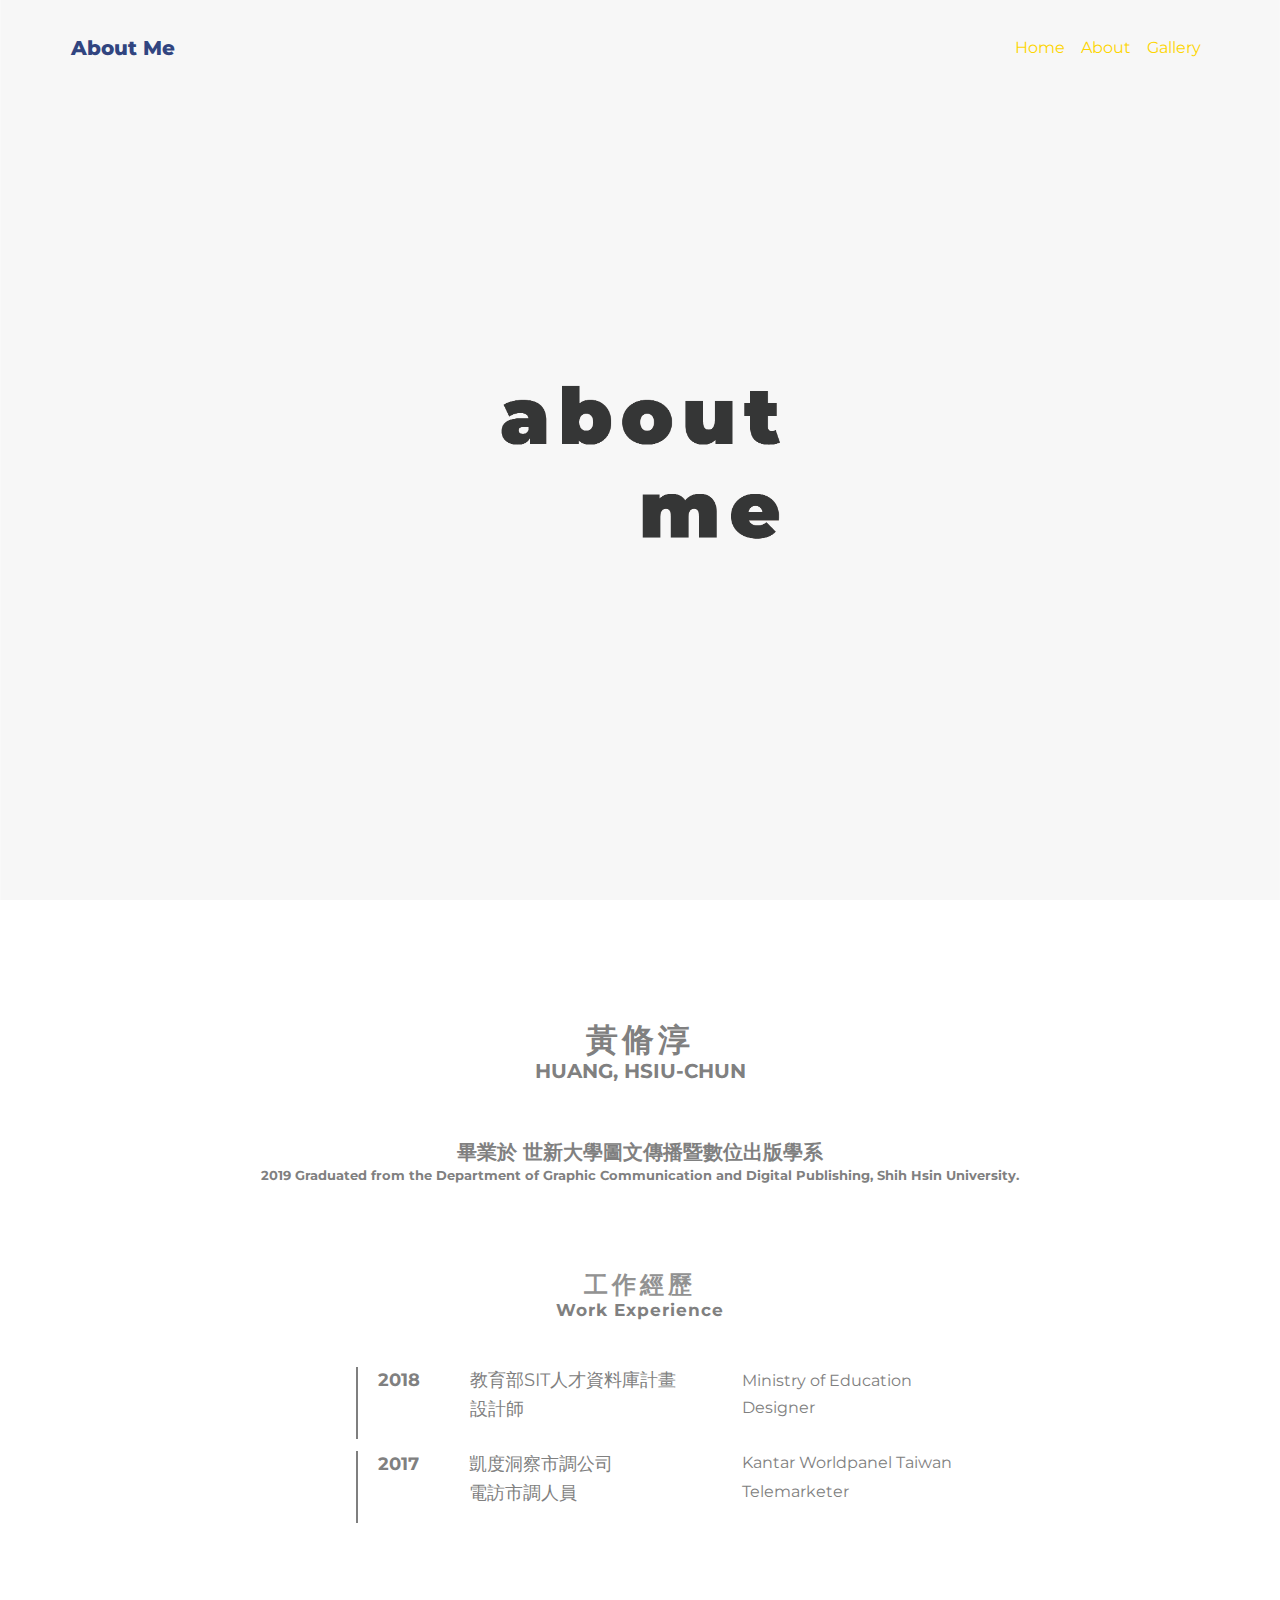
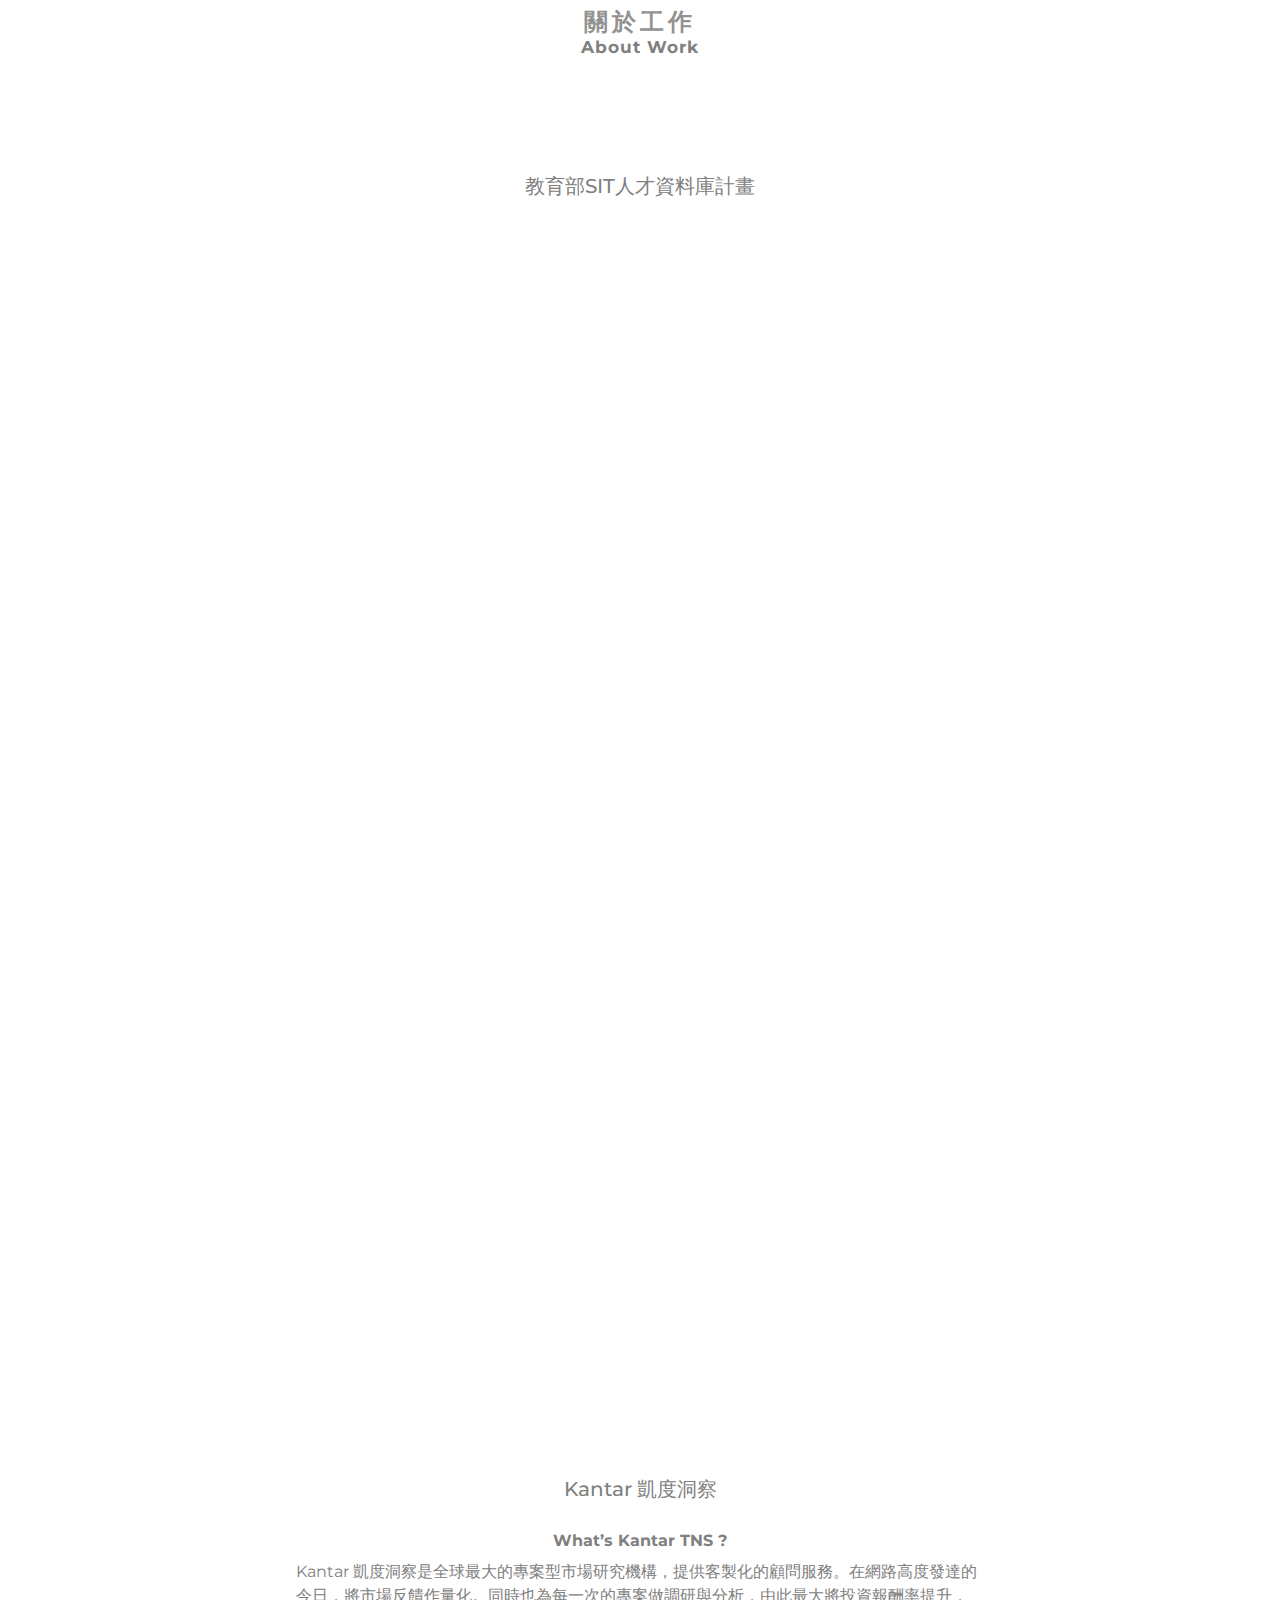
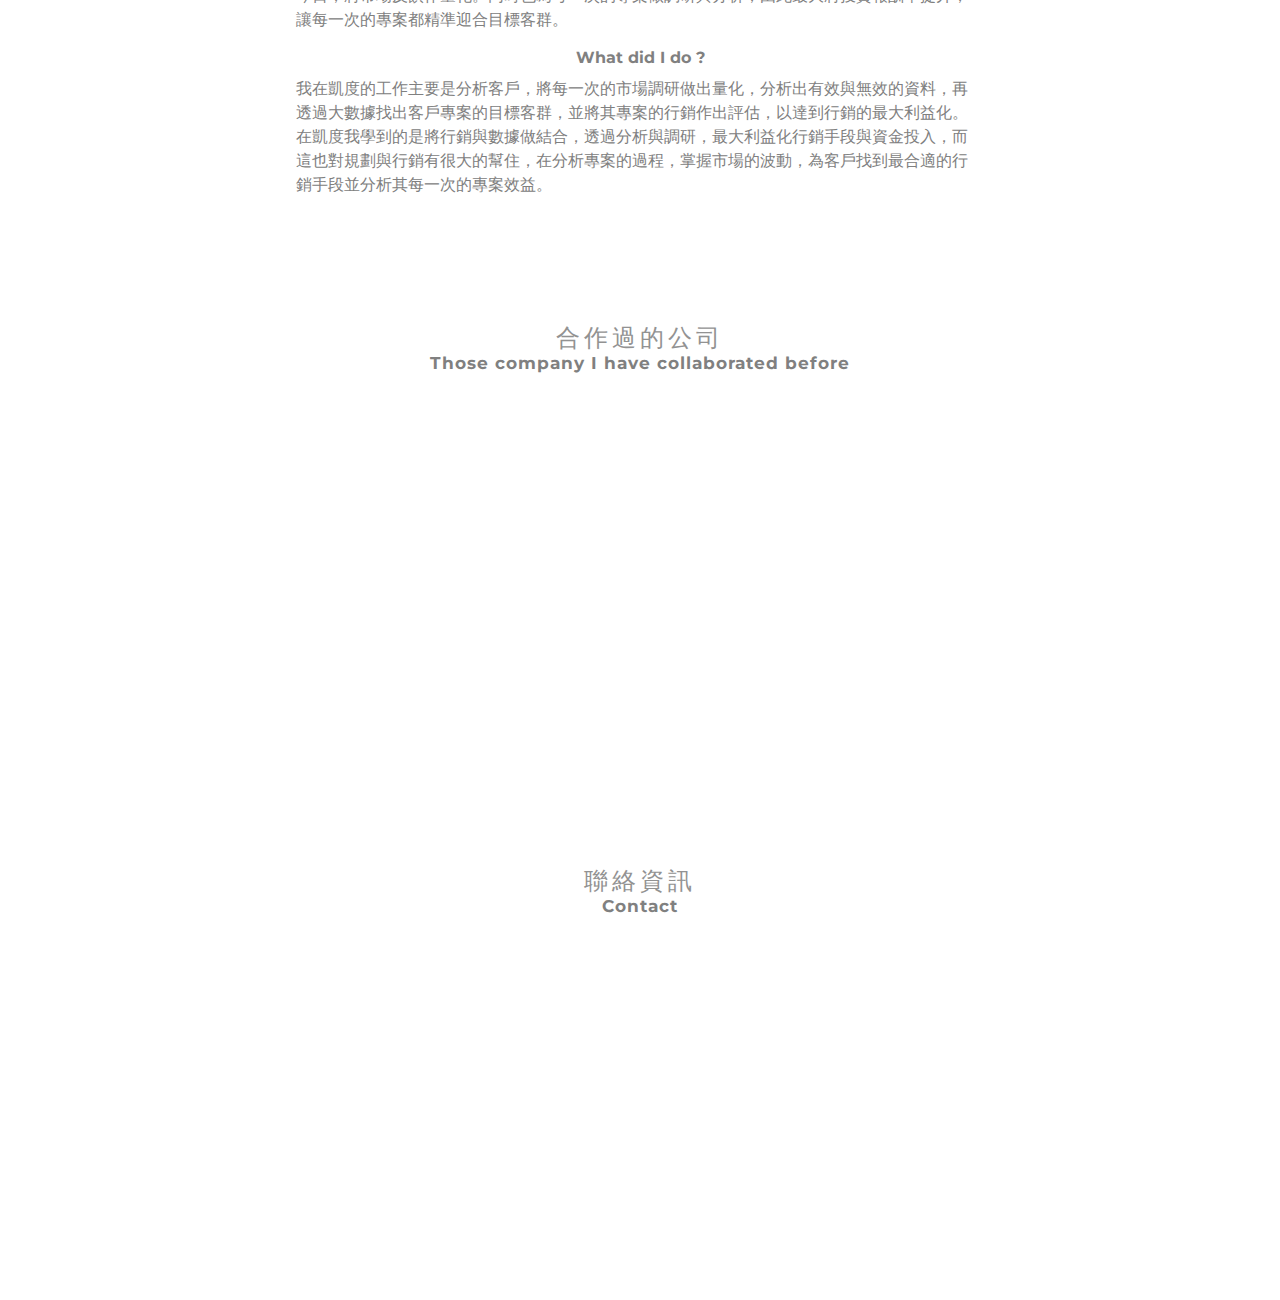
==== commit efbaeb59: "Summary" ====
--- a/about.html
+++ b/about.html
@@ -7,9 +7,9 @@
     <meta name="viewport" content="width=device-width, initial-scale=1.0, viewport-fit=cover">
     <link rel="shortcut icon" type="image/png" href="favicon.png">
     
-	<link rel="stylesheet" type="text/css" href="./css/bootstrap.min.css?8192">
-	<link rel="stylesheet" type="text/css" href="style.css?9933">
-	<link rel="stylesheet" type="text/css" href="./css/animate.min.css?9922">
+	<link rel="stylesheet" type="text/css" href="./css/bootstrap.min.css?2558">
+	<link rel="stylesheet" type="text/css" href="style.css?1908">
+	<link rel="stylesheet" type="text/css" href="./css/animate.min.css?953">
 	<link rel="stylesheet" type="text/css" href="./css/font-awesome.min.css">
 	<link href='https://fonts.googleapis.com/css?family=Montserrat&display=swap&subset=latin,latin-ext' rel='stylesheet' type='text/css'>
     <title>About</title>
@@ -26,7 +26,7 @@
 <div class="page-container">
     
 <!-- bloc-0 -->
-<div class="bloc tc-taupe-gray none animated fadeInUp bg-about-1 bg-t-edge bloc-fill-screen l-bloc" id="bloc-0" data-appear-anim-style="fadeInUp">
+<div class="bloc tc-taupe-gray none bloc-fill-screen bg-aabboouutt d-bloc animated fadeInUp" id="bloc-0" data-appear-anim-style="fadeInUp">
 	<div class="container fill-bloc-top-edge sticky-nav">
 		<div class="row">
 			<div class="col-12">
@@ -38,16 +38,13 @@
 					<div class="collapse navbar-collapse navbar-25781">
 						<ul class="site-navigation nav navbar-nav ml-auto">
 							<li class="nav-item">
-								<a href="index.html" class="nav-link ltc-gold-web-golden"><strong>Home</strong></a>
+								<a href="index.html" class="nav-link ltc-gold-web-golden">Home</a>
 							</li>
 							<li class="nav-item">
-								<a href="about.html" class="nav-link ltc-gold-web-golden"><strong>About</strong></a>
+								<a href="about.html" class="nav-link ltc-gold-web-golden">About</a>
 							</li>
 							<li class="nav-item">
-								<a href="skill.html" class="nav-link ltc-gold-web-golden"><strong>Skill</strong></a>
-							</li>
-							<li class="nav-item">
-								<a href="index.html" class="nav-link a-btn ltc-gold-web-golden">Gallery</a>
+								<a href="gallery.html" class="nav-link a-btn ltc-gold-web-golden">Gallery</a>
 							</li>
 						</ul>
 					</div>
@@ -56,6 +53,17 @@
 		</div>
 	</div>
 	<div class="container">
+		<div class="row">
+			<div class="col-12">
+			</div>
+		</div>
+	</div>
+</div>
+<!-- bloc-0 END -->
+
+<!-- bloc-3 -->
+<div class="bloc l-bloc" id="bloc-3">
+	<div class="container bloc-lg">
 		<div class="row">
 			<div class="col-lg-12 hero-first-col-mb">
 				<img src="img/lazyload-ph.png" data-src="img/圖傳大頭全身%2000732.png" class="img-fluid rounded-circle mx-auto d-block img-style Up animated fadeInUp lazyload" alt="圖傳大頭全身%2000732" data-appear-anim-style="fadeInUp" />
@@ -258,7 +266,7 @@
 		</div>
 	</div>
 </div>
-<!-- bloc-0 END -->
+<!-- bloc-3 END -->
 
 <!-- ScrollToTop Button -->
 <a class="bloc-button btn btn-d scrollToTop" onclick="scrollToTarget('1',this)"><span class="fa fa-chevron-up"></span></a>
@@ -269,9 +277,9 @@
 <!-- Main container END -->
     
 
-<script src="./js/jquery-3.3.1.min.js?7314"></script>
-<script src="./js/bootstrap.bundle.min.js?8422"></script>
-<script src="./js/blocs.min.js?5593"></script>
+<script src="./js/jquery-3.3.1.min.js?6730"></script>
+<script src="./js/bootstrap.bundle.min.js?537"></script>
+<script src="./js/blocs.min.js?7135"></script>
 <script src="./js/lazysizes.min.js" defer></script>
 <!-- Additional JS END -->
 
--- a/style.css
+++ b/style.css
@@ -86,9 +86,6 @@
 	-o-background-size: auto!important;
 	background-size: auto!important;
 }
-.bg-t-edge{
-	background: top no-repeat;
-}
 .bg-b-edge{
 	background: bottom no-repeat;
 }
@@ -439,6 +436,7 @@
 }
 .hero-first-col-mb{
 	margin-bottom:30px;
+	margin-top:-718px;
 }
 .link-style{
 	font-family:"Montserrat";
@@ -724,7 +722,7 @@
 }
 .p-24-style{
 	width:60%;
-	margin-left:244px;
+	margin-left:226px;
 	margin-top:-10px;
 }
 .h6-margin-top{
@@ -754,8 +752,8 @@
 	margin-top:-1px;
 }
 .img-logo-style{
-	width:330px;
-	margin-top:22px;
+	width:323px;
+	margin-top:40px;
 }
 .img-19-style{
 	width:213px;
@@ -897,10 +895,10 @@
 }
 .h6-style{
 	letter-spacing:1px;
-	margin-top:16px;
+	margin-top:94px;
 	width:100%;
 	line-height:22px;
-	margin-bottom:41px;
+	margin-bottom:-13px;
 }
 .p-bloc-6-style{
 	letter-spacing:1px;
@@ -1048,8 +1046,9 @@
 	font-size:16px;
 	letter-spacing:1px;
 }
-.h4-bloc-8-style{
+.h4-bloc-9-style{
 	letter-spacing:3px;
+	color:#414241!important;
 }
 .bloc-bloc-8-margin-bottom{
 	margin-bottom:30px;
@@ -1107,7 +1106,8 @@
 }
 .h2-gallery-style{
 	letter-spacing:1px;
-	margin-bottom:39px;
+	margin-bottom:78px;
+	margin-top:-49px;
 }
 .container-div-bloc-8-style{
 	width:47.82%;
@@ -1243,15 +1243,243 @@
 	margin-top:121px;
 }
 .h6-以下為網頁導覽影片與教學廣告-margin-top{
-	margin-top:-10px;
+	margin-top:35px;
 }
 .h6-以下為客戶使用成品-margin-top{
 	margin-top:64px;
 }
+.btn-button-margin-top{
+	margin-top:16px;
+	font-weight:bold;
+}
+.p-bloc-9-margin-top{
+	margin-top:1px;
+	letter-spacing:1px;
+}
+.h5-活動識別與邀請函-margin-top{
+	margin-top:51px;
+	font-size:17px;
+}
+.carousel-style{
+	width:100%;
+	margin-left:0px;
+	margin-right:6px;
+}
+.row-bloc-9-style{
+	width:80.51%;
+	margin-left:105px;
+}
+.h4-11-style{
+	font-size:16px;
+	letter-spacing:1px;
+}
+.img-bloc-10-style{
+	margin-bottom:17px;
+	margin-top:21px;
+	width:300px;
+}
+.p-bloc-10-margin-top{
+	margin-top:14px;
+}
+.h5-以下為立體圖模擬-margin-top{
+	margin-top:49px;
+	font-size:16px;
+}
+.row-bloc-10-style{
+	margin-top:32px;
+}
+.img-mymy-style{
+	width:985px;
+	margin-top:38px;
+}
+.img-bloc-11-style{
+	width:100px;
+	height:100px;
+}
+.img-61-style{
+	width:100px;
+	height:100px;
+}
+.row-bloc-11-margin-top{
+	margin-top:56px;
+}
+.img-資產-2-style{
+	width:100px;
+	height:100px;
+}
+.img-62-style{
+	width:100px;
+	height:100px;
+}
+.row-68-margin-top{
+	margin-top:74px;
+}
+.h6-1-重塑字型-style{
+	font-size:20px;
+}
+.p-bloc-11-margin-top{
+	margin-top:-13px;
+}
+.img-64-style{
+	margin-top:28px;
+}
+.img-68-style{
+	width:300px;
+	height:300px;
+	margin-top:28px;
+}
+.row-bloc-12-margin-top{
+	margin-top:60px;
+}
+.btn-bloc-12-style{
+	font-weight:bold;
+	margin-top:20px;
+}
+.h6-bloc-12-margin-top{
+	margin-top:-50px;
+	font-size:21px;
+}
+.img-66-style{
+	width:865px;
+	margin-top:53px;
+}
+.img-67-style{
+	width:885px;
+}
+.p-margin-bottom{
+	margin-bottom:43px;
+}
+.h6-設計理念-style{
+	font-size:18px;
+	margin-bottom:12px;
+	margin-top:48px;
+}
+.p-bloc-12-margin-top{
+	margin-top:-5px;
+}
+.h6-網頁設計-margin-top{
+	margin-top:66px;
+}
+.h6-設計理念及手法-margin-top{
+	margin-top:61px;
+}
+.p-67-margin-top{
+	margin-top:53px;
+}
+.img-60-style{
+	width:362px;
+	margin-bottom:53px;
+	margin-top:30px;
+}
+.h4-26-style{
+	letter-spacing:3px;
+}
+.h4-2018-沏茶-style{
+	letter-spacing:3px;
+}
+.h4-30-style{
+	letter-spacing:3px;
+}
+.h4-bloc-12-style{
+	letter-spacing:3px;
+}
+.img-lllle-style{
+	width:266px;
+	margin-top:40px;
+	margin-bottom:-31px;
+}
+.img-bloc-12-style{
+	width:237px;
+	margin-top:35px;
+}
+.p-81-margin-top{
+	margin-top:19px;
+}
+.btn-14-margin-top{
+	margin-top:-17px;
+	font-weight:bold;
+}
+.btn-點我看型錄-style{
+	font-weight:bold;
+}
+.container-div-bloc-8-margin-top{
+	margin-top:17px;
+}
+.btn-download-style{
+	font-weight:bold;
+}
+.img-j-3u-style{
+	width:273px;
+}
+.container-div-bloc-12-margin-top{
+	margin-top:105px;
+}
+.p-83-margin-top{
+	margin-top:-11px;
+}
+.h4-bloc-13-style{
+	letter-spacing:1px;
+}
+.img-ejo-ej-o-p-style{
+	width:300px;
+	height:300px;
+}
+.img-ejo-ej-o-1-p-style{
+	width:502px;
+}
+.p-bloc-13-margin-top{
+	margin-top:44px;
+}
+.h6-bloc-13-style{
+	letter-spacing:1px;
+	line-height:24px;
+	margin-top:35px;
+}
+.h5-設計手法-margin-top{
+	margin-top:72px;
+	letter-spacing:1px;
+	margin-bottom:13px;
+}
+.h6-27-style{
+	line-height:24px;
+	margin-top:2px;
+}
+.row-bloc-13-margin-top{
+	margin-top:43px;
+}
+.h6-海洋污染．拯救海龜-style{
+	letter-spacing:1px;
+}
+.h6-濫墾濫伐．拯救猩猩-style{
+	letter-spacing:1px;
+}
+.h6-過度捕撈．拯救鯊魚-style{
+	letter-spacing:1px;
+}
+.h6-盜獵動物．拯救犀牛-style{
+	letter-spacing:1px;
+}
+.p-bloc-6-margin-bottom{
+	margin-bottom:-6px;
+	margin-top:7px;
+}
+.img-1-style{
+	width:985px;
+	margin-left:-3px;
+	margin-right:-19px;
+}
 
 /* = Colour
 -------------------------------------------------------------- */
 
+/* Background colour styles */
+
+.bgc-dark-jungle-green{
+	background-color:#171919;
+}
+.bgc-pastel-blue{
+	background-color:#B5C1D5;
+}
 
 /* Text colour styles */
 
@@ -1260,6 +1488,27 @@
 }
 .tc-teal-blue{
 	color:#32658A!important;
+}
+.tc-outer-space{
+	color:#414241!important;
+}
+.tc-dark-jungle-green{
+	color:#171919!important;
+}
+.tc-almond{
+	color:#F0E4CB!important;
+}
+.tc-white{
+	color:#FFFFFF!important;
+}
+.tc-khaki-htmlcss-khaki{
+	color:#B5A993!important;
+}
+.tc-light-pink{
+	color:#FFA9B7!important;
+}
+.tc-white-2{
+	color:#FFFFFF!important;
 }
 
 /* Button colour styles */
@@ -1313,11 +1562,14 @@
 
 /* Bloc image backgrounds */
 
-.bg-海報-22{
-	background-image:url("img/海報-22.png");
-}
-.bg-about-1{
-	background-image:url("img/about_1.png");
+.bg-hihi-1{
+	background-image:url("img/hihi_1.png");
+}
+.bg-aabboouutt{
+	background-image:url("img/aabboouutt.png");
+}
+.bg-ggaallert{
+	background-image:url("img/ggaallert.png");
 }
 
 
